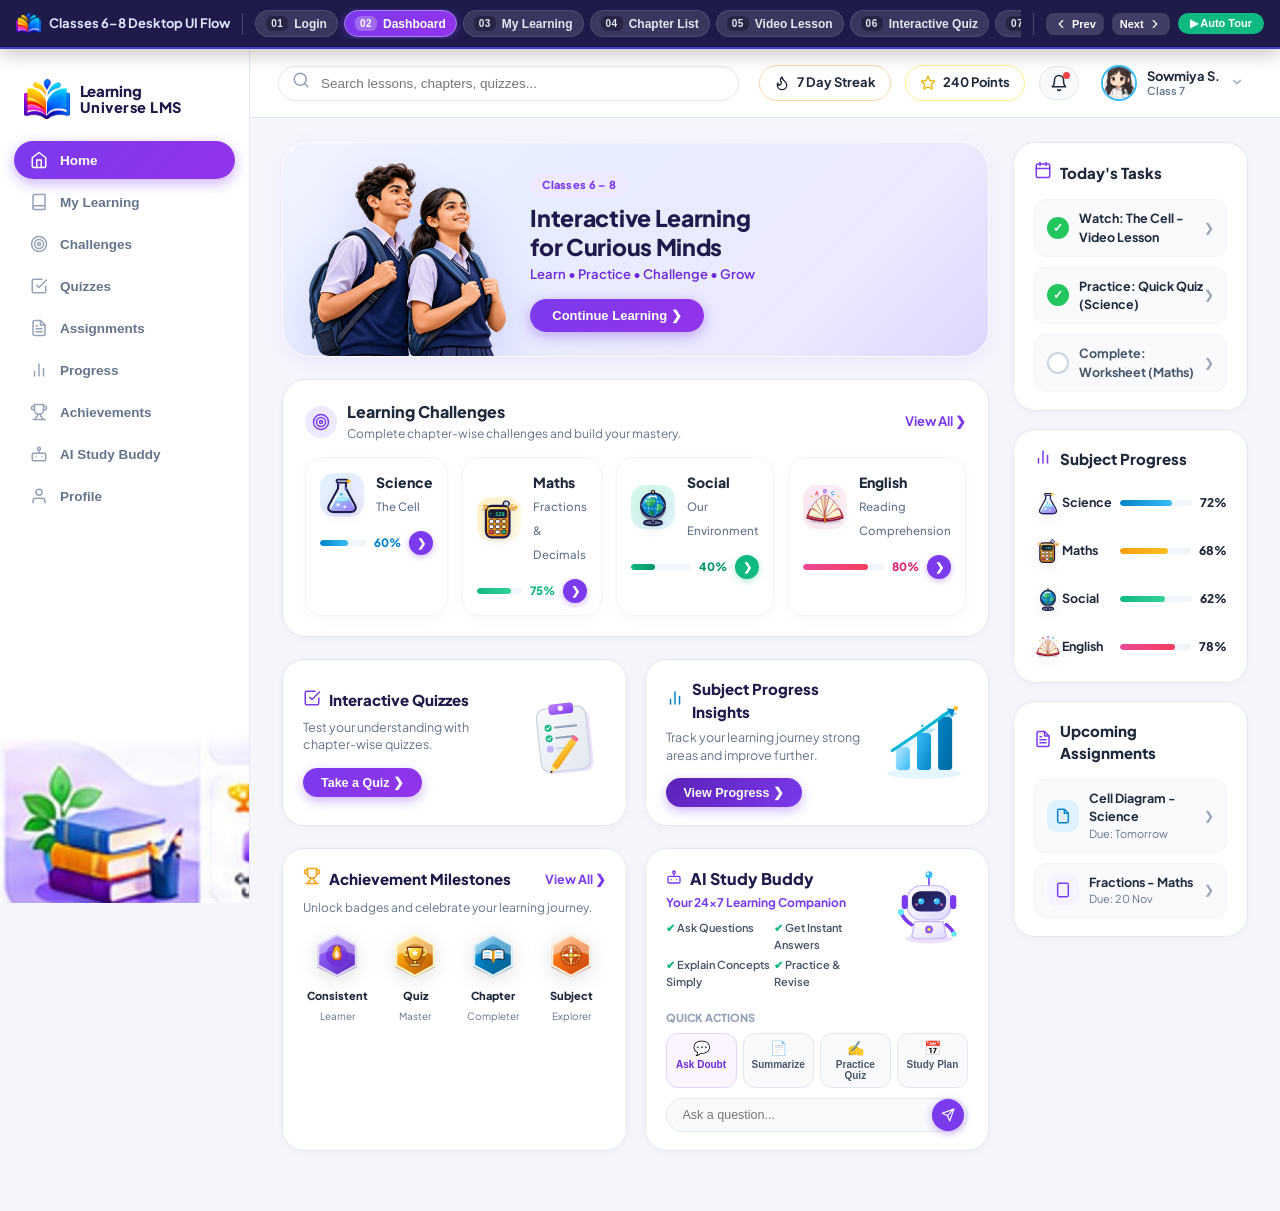
==== index.html @ 21bf907f "Complete Learning Universe LMS - Middle school student portal with interactive flows" ====
<!DOCTYPE html>
<html lang="en">
<head>
  <meta charset="UTF-8">
  <meta name="viewport" content="width=device-width, initial-scale=1.0">
  <title>Learning Universe LMS | Classes 6 – 8 Student Portal</title>
  
  <!-- Modern Google Fonts -->
  <link rel="preconnect" href="https://fonts.googleapis.com">
  <link rel="preconnect" href="https://fonts.gstatic.com" crossorigin>
  <link href="https://fonts.googleapis.com/css2?family=Plus+Jakarta+Sans:ital,wght@0,400;0,500;0,600;0,700;0,800;1,400&display=swap" rel="stylesheet">

  <!-- Core LMS Stylesheets -->
  <link rel="stylesheet" href="css/main.css">
  <link rel="stylesheet" href="css/components.css">
  <link rel="stylesheet" href="css/animations.css">

  <link rel="icon" type="image/svg+xml" href="data:image/svg+xml,<svg xmlns='http://www.w3.org/2000/svg' viewBox='0 0 48 48'><circle cx='24' cy='24' r='20' fill='%237C3AED'/><path d='M16 24L22 30L34 18' stroke='%23FFFFFF' stroke-width='4' fill='none'/></svg>">
</head>
<body>

  <!-- Top Sticky Flow Navigator (Shows all 13 screens side-by-side matching reference flow) -->
  <div id="flow-navigator"></div>

  <!-- Main LMS Shell: Sidebar + Header + Dynamic Screen Stage -->
  <div id="lms-shell-root"></div>

  <!-- Application Bundle (Loads seamlessly on both file:/// and http:// without CORS errors) -->
  <script src="js/bundle.js?v=20261118_1615"></script>

</body>
</html>
---- css/main.css ----
/* Learning Universe LMS - Core Styles & Design Tokens */
:root {
  /* Brand Theme Colors */
  --primary: #7C3AED;
  --primary-hover: #6D28D9;
  --primary-dark: #5B21B6;
  --primary-light: #EDE9FE;
  --primary-subtle: rgba(124, 58, 237, 0.08);
  --primary-gradient: linear-gradient(135deg, #7C3AED 0%, #9333EA 100%);
  --primary-glow: 0 8px 24px -4px rgba(124, 58, 237, 0.4);

  /* Subject Accent Colors */
  --science-cyan: #0284C7;
  --science-gradient: linear-gradient(135deg, #0284C7 0%, #38BDF8 100%);
  --science-light: #E0F2FE;

  --maths-amber: #F59E0B;
  --maths-gradient: linear-gradient(135deg, #F59E0B 0%, #F97316 100%);
  --maths-light: #FEF3C7;

  --social-green: #10B981;
  --social-gradient: linear-gradient(135deg, #10B981 0%, #059669 100%);
  --social-light: #D1FAE5;

  --english-pink: #EC4899;
  --english-gradient: linear-gradient(135deg, #EC4899 0%, #F472B6 100%);
  --english-light: #FCE7F3;

  /* Surfaces & Backgrounds */
  --bg-app: #F5F6FC;
  --bg-sidebar: #FFFFFF;
  --bg-card: #FFFFFF;
  --bg-subtle: #F8FAFC;
  --border-light: #E2E8F0;
  --border-focus: #C4B5FD;

  /* Typography Colors */
  --text-main: #1E293B;
  --text-secondary: #64748B;
  --text-muted: #94A3B8;
  --text-inverse: #FFFFFF;

  /* Elevation Shadows */
  --shadow-sm: 0 1px 3px rgba(0, 0, 0, 0.05), 0 1px 2px rgba(0, 0, 0, 0.03);
  --shadow-md: 0 4px 16px -2px rgba(124, 58, 237, 0.08), 0 2px 6px -1px rgba(0, 0, 0, 0.04);
  --shadow-lg: 0 10px 25px -4px rgba(124, 58, 237, 0.12), 0 6px 12px -2px rgba(0, 0, 0, 0.04);
  --shadow-hover: 0 14px 32px -4px rgba(124, 58, 237, 0.18), 0 8px 16px -2px rgba(0, 0, 0, 0.06);

  /* Radius */
  --radius-sm: 8px;
  --radius-md: 12px;
  --radius-lg: 18px;
  --radius-xl: 24px;
  --radius-pill: 9999px;

  /* Transitions */
  --trans-fast: 0.15s cubic-bezier(0.4, 0, 0.2, 1);
  --trans-normal: 0.25s cubic-bezier(0.4, 0, 0.2, 1);
  --trans-smooth: 0.4s cubic-bezier(0.16, 1, 0.3, 1);
}

*, *::before, *::after {
  box-sizing: border-box;
  margin: 0;
  padding: 0;
}

body {
  font-family: -apple-system, BlinkMacSystemFont, "Plus Jakarta Sans", "Inter", "Segoe UI", Roboto, Helvetica, Arial, sans-serif;
  background-color: var(--bg-app);
  color: var(--text-main);
  line-height: 1.5;
  -webkit-font-smoothing: antialiased;
  -moz-osx-font-smoothing: grayscale;
  overflow-x: hidden;
  min-height: 100vh;
}

/* Master Layout Structure */
#app-container {
  display: flex;
  flex-direction: column;
  min-height: 100vh;
  position: relative;
}

/* Screen Flow Bar (Top Quick-Switch Bar matching the 13 screens overview) */
.flow-navigator-wrapper {
  background: #1E1B4B;
  color: #FFFFFF;
  border-bottom: 2px solid #4338CA;
  position: sticky;
  top: 0;
  z-index: 9999;
  transition: all var(--trans-normal);
  box-shadow: 0 4px 20px rgba(0,0,0,0.25);
}

.flow-navigator-inner {
  max-width: 1600px;
  margin: 0 auto;
  padding: 8px 16px;
  display: flex;
  align-items: center;
  justify-content: space-between;
  gap: 12px;
  overflow-x: auto;
}

.flow-brand-badge {
  display: flex;
  align-items: center;
  gap: 8px;
  font-weight: 700;
  font-size: 13px;
  white-space: nowrap;
  color: #E0E7FF;
  padding-right: 12px;
  border-right: 1px solid rgba(255,255,255,0.2);
}

.flow-pill-list {
  display: flex;
  align-items: center;
  gap: 6px;
  overflow-x: auto;
  padding: 2px 0;
  scrollbar-width: thin;
}

.flow-pill-btn {
  display: flex;
  align-items: center;
  gap: 6px;
  padding: 5px 10px;
  border-radius: var(--radius-pill);
  font-size: 12px;
  font-weight: 600;
  background: rgba(255, 255, 255, 0.12);
  color: #E2E8F0;
  border: 1px solid rgba(255, 255, 255, 0.1);
  cursor: pointer;
  white-space: nowrap;
  transition: all var(--trans-fast);
}

.flow-pill-btn:hover {
  background: rgba(255, 255, 255, 0.22);
  color: #FFFFFF;
  transform: translateY(-1px);
}

.flow-pill-btn.active {
  background: var(--primary-gradient);
  color: #FFFFFF;
  border-color: #A78BFA;
  box-shadow: 0 2px 10px rgba(124, 58, 237, 0.5);
}

.flow-pill-num {
  font-size: 10px;
  background: rgba(0,0,0,0.3);
  padding: 2px 5px;
  border-radius: 6px;
  font-weight: 800;
  letter-spacing: 0.5px;
}

.flow-pill-btn.active .flow-pill-num {
  background: rgba(255,255,255,0.25);
}

.flow-nav-actions {
  display: flex;
  align-items: center;
  gap: 8px;
  padding-left: 12px;
  border-left: 1px solid rgba(255,255,255,0.2);
  white-space: nowrap;
}

.flow-nav-arrow-btn {
  background: rgba(255,255,255,0.15);
  color: #FFFFFF;
  border: none;
  border-radius: var(--radius-sm);
  padding: 4px 8px;
  font-size: 11px;
  font-weight: 600;
  cursor: pointer;
  display: flex;
  align-items: center;
  gap: 4px;
  transition: var(--trans-fast);
}

.flow-nav-arrow-btn:hover {
  background: var(--primary);
}

.tour-btn {
  background: #10B981;
  color: #FFFFFF;
  border: none;
  border-radius: var(--radius-pill);
  padding: 4px 12px;
  font-size: 11px;
  font-weight: 700;
  cursor: pointer;
  display: flex;
  align-items: center;
  gap: 4px;
}

/* LMS Main App Shell */
.lms-app-shell {
  display: flex;
  min-height: calc(100vh - 46px);
  position: relative;
  background-color: var(--bg-app);
}

/* Sidebar Navigation */
.lms-sidebar {
  width: 250px;
  min-width: 250px;
  background: var(--bg-sidebar);
  border-right: 1px solid var(--border-light);
  display: flex;
  flex-direction: column;
  padding: 20px 14px 0 14px;
  position: sticky;
  top: 46px;
  height: calc(100vh - 46px);
  overflow-y: auto;
  overflow-x: hidden;
  z-index: 100;
  transition: all var(--trans-normal);
}

.sidebar-logo {
  display: flex;
  align-items: center;
  gap: 12px;
  padding: 6px 12px 24px 8px;
  text-decoration: none;
  cursor: pointer;
}

.logo-text-wrap {
  display: flex;
  flex-direction: column;
}

.logo-brand-title {
  font-size: 15px;
  font-weight: 800;
  color: #1E1B4B;
  letter-spacing: -0.3px;
  line-height: 1.15;
}

.logo-brand-sub {
  font-size: 12px;
  font-weight: 700;
  color: var(--primary);
  letter-spacing: 0.5px;
}

.sidebar-nav-list {
  list-style: none;
  display: flex;
  flex-direction: column;
  gap: 4px;
  flex: 1;
}

.sidebar-nav-item {
  width: 100%;
}

.sidebar-link {
  display: flex;
  align-items: center;
  gap: 12px;
  padding: 10px 16px;
  border-radius: var(--radius-pill);
  color: var(--text-secondary);
  font-size: 13.5px;
  font-weight: 700;
  text-decoration: none;
  cursor: pointer;
  border: none;
  background: transparent;
  width: 100%;
  text-align: left;
  transition: all var(--trans-fast);
}

.sidebar-link svg {
  color: var(--text-muted);
  transition: color var(--trans-fast);
}

.sidebar-link:hover {
  background: var(--primary-light);
  color: var(--primary);
}

.sidebar-link:hover svg {
  color: var(--primary);
}

.sidebar-link.active {
  background: linear-gradient(135deg, #7C3AED 0%, #9333EA 100%);
  color: #FFFFFF;
  box-shadow: 0 4px 14px rgba(124, 58, 237, 0.4);
}

.sidebar-link.active svg {
  color: #FFFFFF;
}

/* Sidebar Bottom Illustration (Books, Plant, Pencil Cup) */
.sidebar-bottom-illustration {
  margin-top: auto;
  margin-left: -14px;
  margin-right: -14px;
  margin-bottom: 0;
  width: calc(100% + 28px);
  display: flex;
  justify-content: center;
  align-items: flex-end;
  line-height: 0;
  overflow: hidden;
  pointer-events: none;
}

.sidebar-bottom-illustration img,
.sidebar-bottom-img {
  width: 100%;
  height: auto;
  display: block;
  object-fit: cover;
}

.sidebar-footer-card {
  margin-top: auto;
  background: linear-gradient(135deg, #F5F3FF 0%, #EDE9FE 100%);
  border: 1px solid #DDD6FE;
  border-radius: var(--radius-lg);
  padding: 14px;
  text-align: center;
}

/* Main Content Wrapper */
.lms-main-viewport {
  flex: 1;
  display: flex;
  flex-direction: column;
  min-width: 0;
  background-color: var(--bg-app);
}

/* Global Top Header Bar */
.lms-top-header {
  background: #FFFFFF;
  border-bottom: 1px solid var(--border-light);
  padding: 12px 28px;
  display: flex;
  align-items: center;
  justify-content: space-between;
  gap: 20px;
  position: sticky;
  top: 46px;
  z-index: 90;
}

.header-search-box {
  flex: 1;
  max-width: 480px;
  position: relative;
  display: flex;
  align-items: center;
}

.search-input-field {
  width: 100%;
  background: #FFFFFF;
  border: 1.5px solid #E2E8F0;
  border-radius: var(--radius-pill);
  padding: 9px 18px 9px 42px;
  font-size: 13.5px;
  color: var(--text-main);
  box-shadow: 0 2px 6px rgba(0, 0, 0, 0.02);
  outline: none;
  transition: all var(--trans-fast);
}

.search-input-field:focus {
  background: #FFFFFF;
  border-color: var(--primary);
  box-shadow: 0 0 0 3px rgba(124, 58, 237, 0.15);
}

.search-icon-inside {
  position: absolute;
  left: 14px;
  color: var(--text-muted);
  pointer-events: none;
}

.header-stats-group {
  display: flex;
  align-items: center;
  gap: 14px;
}

.stat-pill {
  display: flex;
  align-items: center;
  gap: 7px;
  padding: 7px 14px;
  border-radius: var(--radius-pill);
  font-size: 13px;
  font-weight: 700;
  cursor: pointer;
  transition: transform var(--trans-fast);
}

.stat-pill:hover {
  transform: translateY(-2px);
}

.stat-pill-streak {
  background: #FFFFFF;
  color: #1E293B;
  border: 1.5px solid #FED7AA;
  box-shadow: 0 2px 6px rgba(0, 0, 0, 0.02);
}

.stat-pill-points {
  background: #FFFFFF;
  color: #1E293B;
  border: 1.5px solid #FEF08A;
  box-shadow: 0 2px 6px rgba(0, 0, 0, 0.02);
}

.stat-pill-points svg {
  color: #EAB308;
}

.header-user-chip {
  display: flex;
  align-items: center;
  gap: 10px;
  padding: 4px 8px;
  border-radius: var(--radius-pill);
  background: transparent;
  border: none;
  cursor: pointer;
  transition: all var(--trans-fast);
}

.header-user-chip:hover {
  background: #F1F5F9;
}

.user-avatar-mini {
  width: 36px;
  height: 36px;
  border-radius: 50%;
  border: 2px solid #38BDF8;
  overflow: hidden;
  display: flex;
  align-items: center;
  justify-content: center;
}

.user-avatar-mini img {
  width: 100%;
  height: 100%;
  object-fit: cover;
}

.user-meta-text {
  display: flex;
  flex-direction: column;
  line-height: 1.2;
  text-align: left;
}

.user-name-title {
  font-size: 13px;
  font-weight: 700;
  color: #1E293B;
}

.user-grade-sub {
  font-size: 11px;
  color: var(--text-secondary);
  font-weight: 600;
}

/* Page Screen Container */
.screen-container {
  padding: 24px 32px 60px;
  max-width: 1400px;
  width: 100%;
  margin: 0 auto;
  min-height: calc(100vh - 120px);
}

/* Screen Transitions */
.view-enter {
  animation: fadeInSlideUp 0.35s cubic-bezier(0.16, 1, 0.3, 1) forwards;
}

@keyframes fadeInSlideUp {
  from {
    opacity: 0;
    transform: translateY(12px);
  }
  to {
    opacity: 1;
    transform: translateY(0);
  }
}
/* Responsive Breakpoints & Polishing for Learning Universe LMS */

@media (max-width: 1200px) {
  .dashboard-grid-layout {
    grid-template-columns: 1fr;
  }
  .progress-screen-grid {
    grid-template-columns: 1fr;
  }
  .video-screen-layout {
    grid-template-columns: 1fr;
  }
  .profile-screen-grid {
    grid-template-columns: 1fr;
  }
}

@media (max-width: 900px) {
  .lms-sidebar {
    width: 72px;
    min-width: 72px;
    padding: 16px 8px;
  }
  .sidebar-link span, .logo-text-wrap, .sidebar-footer-card {
    display: none;
  }
  .sidebar-link {
    justify-content: center;
    padding: 12px;
  }
  .screen-container {
    padding: 20px 16px 40px;
  }
  .hero-learning-banner {
    flex-direction: column;
    text-align: center;
    padding: 24px 20px;
  }
  .hero-graphic-wrap {
    margin-right: 0;
    margin-top: 16px;
  }
  .hero-btn-continue {
    margin: 0 auto;
  }
  .challenges-chip-grid {
    grid-template-columns: repeat(2, 1fr);
  }
  .promo-cards-dual {
    grid-template-columns: 1fr;
  }
  .quiz-question-split {
    grid-template-columns: 1fr;
  }
  .login-target-card {
    flex-direction: column;
    max-width: 480px;
  }
  .login-form-pane {
    padding: 36px 28px 24px;
  }
  .login-visual-pane {
    display: none;
  }
}

@media (max-width: 640px) {
  .lms-top-header {
    padding: 10px 14px;
    flex-wrap: wrap;
  }
  .header-search-box {
    order: 3;
    max-width: 100%;
    width: 100%;
    margin-top: 8px;
  }
  .challenges-chip-grid {
    grid-template-columns: 1fr;
  }
}
---- css/components.css ----
/* Learning Universe LMS - Components Styling */
/* Learning Universe LMS - Components Styling */

/* ==========================================================================
   Buttons & Pills
   ========================================================================== */
.btn-primary {
  background: var(--primary-gradient);
  color: #FFFFFF;
  border: none;
  border-radius: var(--radius-md);
  padding: 10px 22px;
  font-size: 14px;
  font-weight: 700;
  cursor: pointer;
  display: inline-flex;
  align-items: center;
  justify-content: center;
  gap: 8px;
  box-shadow: 0 4px 14px rgba(124, 58, 237, 0.35);
  transition: all var(--trans-fast);
  text-decoration: none;
}

.btn-primary:hover {
  transform: translateY(-2px);
  box-shadow: 0 6px 20px rgba(124, 58, 237, 0.45);
}

.btn-primary:active {
  transform: translateY(0);
}

.btn-primary-pill {
  border-radius: var(--radius-pill);
}

.btn-outline {
  background: transparent;
  color: var(--primary);
  border: 1.5px solid var(--primary);
  border-radius: var(--radius-md);
  padding: 9px 20px;
  font-size: 14px;
  font-weight: 700;
  cursor: pointer;
  display: inline-flex;
  align-items: center;
  justify-content: center;
  gap: 8px;
  transition: all var(--trans-fast);
}

.btn-outline:hover {
  background: var(--primary-light);
  transform: translateY(-1px);
}

.btn-secondary {
  background: #F1F5F9;
  color: var(--text-main);
  border: 1px solid var(--border-light);
  border-radius: var(--radius-md);
  padding: 9px 18px;
  font-size: 14px;
  font-weight: 600;
  cursor: pointer;
  display: inline-flex;
  align-items: center;
  gap: 8px;
  transition: all var(--trans-fast);
}

.btn-secondary:hover {
  background: #E2E8F0;
}

/* Tabs */
.tabs-nav-bar {
  display: flex;
  align-items: center;
  gap: 10px;
  margin-bottom: 24px;
  border-bottom: 1px solid #E2E8F0;
  padding-bottom: 10px;
}

.tab-pill-btn {
  padding: 8px 20px;
  border-radius: var(--radius-pill);
  font-size: 13.5px;
  font-weight: 700;
  color: var(--text-secondary);
  background: transparent;
  border: none;
  cursor: pointer;
  transition: all var(--trans-fast);
}

.tab-pill-btn:hover {
  color: var(--primary);
  background: var(--primary-subtle);
}

.tab-pill-btn.active {
  background: var(--primary);
  color: #FFFFFF;
  box-shadow: 0 4px 12px rgba(124, 58, 237, 0.25);
}

/* Status Badges */
.badge-status {
  display: inline-flex;
  align-items: center;
  gap: 6px;
  padding: 4px 12px;
  border-radius: var(--radius-pill);
  font-size: 12px;
  font-weight: 700;
}

.badge-emerald {
  background: #ECFDF5;
  color: #059669;
  border: 1px solid #A7F3D0;
}

.badge-purple {
  background: #F5F3FF;
  color: #7C3AED;
  border: 1px solid #DDD6FE;
}

.badge-gray {
  background: #F8FAFC;
  color: #64748B;
  border: 1px solid #E2E8F0;
}

.badge-amber {
  background: #FFFBEB;
  color: #D97706;
  border: 1px solid #FDE68A;
}

.badge-cyan {
  background: #F0F9FF;
  color: #0284C7;
  border: 1px solid #BAE6FD;
}

/* ==========================================================================
   01: LOGIN SCREEN STYLES (MATCHING REFERENCE DESIGN IMAGE 3)
   ========================================================================== */
.login-screen-view {
  min-height: calc(100vh - 46px);
  background: radial-gradient(circle at 10% 20%, #EDE9FE 0%, #F5F3FF 45%, #E0E7FF 100%);
  display: flex;
  align-items: center;
  justify-content: center;
  padding: 40px 20px;
  position: relative;
  overflow: hidden;
}

.login-bg-ambient-blob-1 {
  position: absolute;
  top: -100px;
  right: -80px;
  width: 450px;
  height: 450px;
  border-radius: 50%;
  background: radial-gradient(circle, rgba(167, 139, 250, 0.35) 0%, rgba(196, 181, 253, 0) 70%);
  filter: blur(40px);
  pointer-events: none;
}

.login-bg-ambient-blob-2 {
  position: absolute;
  bottom: -80px;
  left: -80px;
  width: 400px;
  height: 400px;
  border-radius: 50%;
  background: radial-gradient(circle, rgba(196, 181, 253, 0.35) 0%, rgba(237, 233, 254, 0) 70%);
  filter: blur(40px);
  pointer-events: none;
}

.login-target-card {
  background: #FFFFFF;
  border-radius: 36px;
  box-shadow: 0 20px 60px -15px rgba(124, 58, 237, 0.18), 0 4px 20px rgba(0, 0, 0, 0.04);
  border: 1px solid rgba(255, 255, 255, 0.95);
  width: 100%;
  max-width: 860px;
  min-height: 520px;
  display: flex;
  position: relative;
  overflow: hidden;
  z-index: 10;
}

.login-form-pane {
  flex: 1;
  padding: 46px 40px 38px 50px;
  display: flex;
  flex-direction: column;
  justify-content: center;
  position: relative;
  z-index: 5;
}

.login-brand-header {
  display: flex;
  align-items: center;
  gap: 12px;
  margin-bottom: 22px;
}

.login-logo-img {
  height: 44px;
  width: auto;
  object-fit: contain;
}

.login-brand-text {
  display: flex;
  flex-direction: column;
}

.login-brand-line1 {
  font-size: 15.5px;
  font-weight: 800;
  color: #1E1B4B;
  line-height: 1.15;
  letter-spacing: -0.2px;
}

.login-brand-line2 {
  font-size: 15px;
  font-weight: 800;
  color: #1E1B4B;
  line-height: 1.15;
  letter-spacing: -0.2px;
}

.login-titles {
  margin-bottom: 24px;
}

.login-main-title {
  font-size: 27px;
  font-weight: 800;
  color: #1E1B4B;
  letter-spacing: -0.5px;
  line-height: 1.2;
  margin-bottom: 2px;
}

.login-sub-title {
  font-size: 17px;
  font-weight: 800;
  color: #1E1B4B;
  letter-spacing: -0.2px;
}

.login-form {
  display: flex;
  flex-direction: column;
}

.form-pill-group {
  margin-bottom: 16px;
}

.pill-input-wrap {
  position: relative;
  display: flex;
  align-items: center;
}

.pill-input-wrap input {
  width: 100%;
  border-radius: var(--radius-pill);
  background: #FFFFFF;
  border: 1.5px solid #E2E8F0;
  padding: 13px 20px 13px 48px;
  font-size: 14px;
  font-weight: 500;
  color: #1E293B;
  box-shadow: 0 2px 8px rgba(0, 0, 0, 0.03);
  outline: none;
  transition: all 0.2s ease;
}

.pill-input-wrap input::placeholder {
  color: #94A3B8;
  font-weight: 500;
}

.pill-input-wrap input:focus {
  border-color: #7C3AED;
  box-shadow: 0 0 0 3.5px rgba(124, 58, 237, 0.15);
}

.pill-input-icon {
  position: absolute;
  left: 17px;
  display: flex;
  align-items: center;
  pointer-events: none;
}

.pill-eye-toggle {
  position: absolute;
  right: 18px;
  background: none;
  border: none;
  cursor: pointer;
  color: #64748B;
  display: flex;
  align-items: center;
  padding: 4px;
  transition: color 0.15s ease;
}

.pill-eye-toggle:hover {
  color: #7C3AED;
}

.login-pill-btn {
  width: 100%;
  border-radius: var(--radius-pill);
  padding: 13px 24px;
  font-size: 15px;
  font-weight: 700;
  color: #FFFFFF;
  background: linear-gradient(135deg, #8B5CF6 0%, #7C3AED 50%, #6D28D9 100%);
  border: none;
  cursor: pointer;
  box-shadow: 0 8px 22px -3px rgba(124, 58, 237, 0.5);
  transition: all 0.2s cubic-bezier(0.16, 1, 0.3, 1);
  margin-top: 6px;
}

.login-pill-btn:hover {
  transform: translateY(-2px);
  box-shadow: 0 12px 28px -3px rgba(124, 58, 237, 0.62);
  filter: brightness(1.05);
}

.login-pill-btn:active {
  transform: translateY(0);
}

.login-forgot-wrap {
  margin-top: 16px;
  text-align: center;
}

.login-forgot-link {
  font-size: 13px;
  font-weight: 600;
  color: #1E1B4B;
  text-decoration: none;
  transition: color 0.15s ease;
}

.login-forgot-link:hover {
  color: #7C3AED;
  text-decoration: underline;
}

.card-bottom-left-wave {
  position: absolute;
  bottom: 0;
  left: 0;
  width: 220px;
  height: 140px;
  pointer-events: none;
  z-index: 1;
}

/* Right Section: Real Students with Lavender Backdrop */
.login-visual-pane {
  flex: 1.15;
  position: relative;
  overflow: hidden;
  display: flex;
  align-items: flex-end;
  justify-content: center;
}

.visual-wave-backdrop {
  position: absolute;
  inset: 0;
  background: linear-gradient(145deg, #F5F3FF 0%, #EDE9FE 45%, #DDD6FE 100%);
  border-top-left-radius: 140px;
  border-bottom-left-radius: 80px;
  z-index: 1;
}

.login-students-img {
  position: relative;
  z-index: 2;
  width: 106%;
  max-width: none;
  height: auto;
  object-fit: contain;
  transform: translateY(12px);
  margin-bottom: -4px;
  filter: drop-shadow(0 14px 28px rgba(79, 70, 229, 0.15));
  transition: transform 0.4s ease;
}

.login-target-card:hover .login-students-img {
  transform: translateY(8px) scale(1.02);
}

/* ==========================================================================
   02: DASHBOARD (HOME) SCREEN STYLES
   ========================================================================== */
.dashboard-grid-layout {
  display: grid;
  grid-template-columns: 2.2fr 1fr;
  gap: 24px;
}

.hero-learning-banner {
  background: linear-gradient(135deg, #7C3AED 0%, #6366F1 50%, #4F46E5 100%);
  border-radius: var(--radius-xl);
  padding: 28px 36px;
  color: #FFFFFF;
  position: relative;
  overflow: hidden;
  display: flex;
  align-items: center;
  justify-content: space-between;
  box-shadow: 0 12px 32px -4px rgba(99, 102, 241, 0.35);
  margin-bottom: 24px;
}

.hero-banner-content {
  max-width: 440px;
  position: relative;
  z-index: 2;
}

.hero-badge-tag {
  display: inline-block;
  background: rgba(255, 255, 255, 0.2);
  backdrop-filter: blur(8px);
  padding: 4px 12px;
  border-radius: var(--radius-pill);
  font-size: 12px;
  font-weight: 700;
  margin-bottom: 12px;
  letter-spacing: 0.5px;
}

.hero-title-main {
  font-size: 24px;
  font-weight: 800;
  line-height: 1.25;
  margin-bottom: 8px;
  letter-spacing: -0.3px;
}

.hero-subtitle-motto {
  font-size: 13.5px;
  color: #E0E7FF;
  margin-bottom: 20px;
  font-weight: 500;
}

.hero-btn-continue {
  background: #FFFFFF;
  color: var(--primary-dark);
  font-weight: 800;
  font-size: 14px;
  padding: 10px 22px;
  border-radius: var(--radius-pill);
  border: none;
  cursor: pointer;
  display: inline-flex;
  align-items: center;
  gap: 8px;
  box-shadow: 0 4px 12px rgba(0, 0, 0, 0.15);
  transition: all var(--trans-fast);
}

.hero-btn-continue:hover {
  background: #F5F3FF;
  transform: translateY(-2px);
  box-shadow: 0 6px 18px rgba(0, 0, 0, 0.2);
}

.hero-graphic-wrap {
  position: relative;
  z-index: 2;
  margin-right: -10px;
}

/* Card Containers */
.lms-card {
  background: var(--bg-card);
  border: 1px solid var(--border-light);
  border-radius: var(--radius-lg);
  padding: 20px 22px;
  box-shadow: var(--shadow-sm);
  transition: all var(--trans-fast);
  margin-bottom: 22px;
}

.lms-card:hover {
  box-shadow: var(--shadow-md);
}

.card-header-row {
  display: flex;
  align-items: center;
  justify-content: space-between;
  margin-bottom: 16px;
}

.card-title-h3 {
  font-size: 16px;
  font-weight: 800;
  color: #1E293B;
  display: flex;
  align-items: center;
  gap: 8px;
}

.card-view-all-link {
  font-size: 13px;
  font-weight: 700;
  color: var(--primary);
  text-decoration: none;
  cursor: pointer;
}

.card-view-all-link:hover {
  text-decoration: underline;
}

/* Today's Tasks List */
.task-items-list {
  display: flex;
  flex-direction: column;
  gap: 10px;
}

.task-item-card {
  display: flex;
  align-items: center;
  justify-content: space-between;
  padding: 12px 14px;
  background: #F8FAFC;
  border: 1px solid #E2E8F0;
  border-radius: var(--radius-md);
  transition: all var(--trans-fast);
  cursor: pointer;
}

.task-item-card:hover {
  background: #FFFFFF;
  border-color: var(--border-focus);
  transform: translateX(3px);
}

.task-left-info {
  display: flex;
  align-items: center;
  gap: 10px;
}

.task-icon-bubble {
  width: 32px;
  height: 32px;
  border-radius: var(--radius-pill);
  display: flex;
  align-items: center;
  justify-content: center;
}

.task-name-text {
  font-size: 13px;
  font-weight: 700;
  color: #334155;
}

/* Learning Challenges Pills Row */
.challenges-chip-grid {
  display: grid;
  grid-template-columns: repeat(4, 1fr);
  gap: 12px;
  margin-top: 12px;
}

.challenge-sub-chip {
  padding: 14px;
  border-radius: var(--radius-md);
  border: 1px solid #E2E8F0;
  background: #FFFFFF;
  cursor: pointer;
  transition: all var(--trans-fast);
  text-align: left;
}

.challenge-sub-chip:hover {
  transform: translateY(-3px);
  box-shadow: var(--shadow-md);
}

.challenge-badge-title {
  font-size: 11px;
  font-weight: 800;
  text-transform: uppercase;
  letter-spacing: 0.5px;
  margin-bottom: 4px;
}

.challenge-topic-name {
  font-size: 13.5px;
  font-weight: 700;
  color: #1E293B;
}

/* ==========================================================================
   MY LEARNING ENHANCED STYLES (Matching Screen 01 - 07 Reference Page Flow)
   ========================================================================== */

/* ==========================================================================
   MY LEARNING EXACT REFERENCE LAYOUT (Screen 01 Reference Flow)
   ========================================================================== */

.my-learning-top-header {
  display: flex;
  align-items: center;
  justify-content: flex-start;
  gap: 28px;
  margin-bottom: 24px;
}

.my-learning-heading {
  font-size: 24px;
  font-weight: 800;
  color: #1E293B;
  letter-spacing: -0.5px;
  margin: 0;
}

/* Cohesive Segmented Tabs Bar */
.tabs-nav-bar-flow {
  display: inline-flex;
  align-items: center;
  gap: 6px;
  background: #F1F5F9;
  padding: 4px;
  border-radius: 999px;
  border: 1px solid #E2E8F0;
}

.tab-pill-btn-flow {
  padding: 7px 20px;
  border-radius: 999px;
  font-size: 13.5px;
  font-weight: 700;
  color: #64748B;
  background: transparent;
  border: none;
  cursor: pointer;
  transition: all 0.2s cubic-bezier(0.16, 1, 0.3, 1);
}

.tab-pill-btn-flow:hover {
  color: #1E293B;
  background: rgba(255, 255, 255, 0.6);
}

.tab-pill-btn-flow.active {
  background: linear-gradient(135deg, #7C3AED 0%, #6D28D9 100%);
  color: #FFFFFF;
  box-shadow: 0 4px 12px rgba(124, 58, 237, 0.35);
}

/* 5 Cards Layout: 3 on Top, 2 Centered on Bottom */
.subjects-deck-flow-container {
  max-width: 900px;
  margin: 0 auto;
  padding: 8px 0 24px;
}

.subjects-deck-flow-row-top {
  display: grid;
  grid-template-columns: repeat(3, 1fr);
  gap: 22px;
  margin-bottom: 22px;
}

.subjects-deck-flow-row-bottom {
  display: grid;
  grid-template-columns: repeat(2, 1fr);
  gap: 22px;
  max-width: 592px;
  /* exactly 2/3 of 900px, centering the 2 cards directly below! */
  margin: 0 auto;
}

@media (max-width: 860px) {

  .subjects-deck-flow-row-top,
  .subjects-deck-flow-row-bottom {
    grid-template-columns: 1fr;
    max-width: 320px;
    margin: 0 auto 16px;
  }
}

/* 3D Glossy Subject Card */
.subject-card-3d-flow {
  background: #FFFFFF;
  border-radius: 24px;
  border: 1.5px solid #F1F5F9;
  box-shadow: 0 10px 25px -4px rgba(15, 23, 42, 0.05), 0 2px 6px rgba(15, 23, 42, 0.02);
  display: flex;
  flex-direction: column;
  align-items: center;
  text-align: center;
  cursor: pointer;
  position: relative;
  overflow: hidden;
  transition: all 0.3s cubic-bezier(0.16, 1, 0.3, 1);
  padding: 0 0 18px 0;
}

.subject-card-3d-flow:hover {
  transform: translateY(-6px);
  box-shadow: 0 16px 36px -4px rgba(124, 58, 237, 0.15), 0 4px 12px rgba(0, 0, 0, 0.04);
}

/* Subject Specific Luminous Aura Themes */
.subject-card-3d-flow.subject-theme-science {
  border-color: #BAE6FD;
}

.subject-card-3d-flow.subject-theme-science:hover {
  border-color: #38BDF8;
}

.subject-card-3d-flow.subject-theme-science .subject-3d-stage {
  background: radial-gradient(circle at 50% 45%, #EFF6FF 0%, #DBEAFE 55%, rgba(255, 255, 255, 0) 90%);
}

.subject-card-3d-flow.subject-theme-maths {
  border-color: #FDE68A;
}

.subject-card-3d-flow.subject-theme-maths:hover {
  border-color: #F59E0B;
}

.subject-card-3d-flow.subject-theme-maths .subject-3d-stage {
  background: radial-gradient(circle at 50% 45%, #FFFBEB 0%, #FEF3C7 55%, rgba(255, 255, 255, 0) 90%);
}

.subject-card-3d-flow.subject-theme-social {
  border-color: #A7F3D0;
}

.subject-card-3d-flow.subject-theme-social:hover {
  border-color: #10B981;
}

.subject-card-3d-flow.subject-theme-social .subject-3d-stage {
  background: radial-gradient(circle at 50% 45%, #F0FDF4 0%, #DCFCE7 55%, rgba(255, 255, 255, 0) 90%);
}

.subject-card-3d-flow.subject-theme-english {
  border-color: #FBCFE8;
}

.subject-card-3d-flow.subject-theme-english:hover {
  border-color: #EC4899;
}

.subject-card-3d-flow.subject-theme-english .subject-3d-stage {
  background: radial-gradient(circle at 50% 45%, #FDF2F8 0%, #FCE7F3 55%, rgba(255, 255, 255, 0) 90%);
}

.subject-card-3d-flow.subject-theme-tamil {
  border-color: #DDD6FE;
}

.subject-card-3d-flow.subject-theme-tamil:hover {
  border-color: #9333EA;
}

.subject-card-3d-flow.subject-theme-tamil .subject-3d-stage {
  background: radial-gradient(circle at 50% 45%, #FAF5FF 0%, #F3E8FF 55%, rgba(255, 255, 255, 0) 90%);
}

/* 3D Icon Stage at Top of Card */
.subject-3d-stage {
  width: 100%;
  height: 135px;
  display: flex;
  align-items: center;
  justify-content: center;
  position: relative;
  transition: transform 0.3s ease;
}

.subject-card-3d-flow:hover .subject-3d-stage {
  transform: scale(1.06);
}

.subject-3d-graphic-wrap {
  display: flex;
  align-items: center;
  justify-content: center;
  width: 100px;
  height: 100px;
  filter: drop-shadow(0 8px 16px rgba(0, 0, 0, 0.08));
}

/* Card Bottom Content */
.subject-card-bottom-info {
  display: flex;
  flex-direction: column;
  align-items: center;
  width: 100%;
  padding: 0 16px;
}

.subject-card-title-flow {
  font-size: 18px;
  font-weight: 800;
  color: #1E293B;
  margin: 0 0 3px 0;
  letter-spacing: -0.3px;
}

.subject-card-chapters-flow {
  font-size: 13px;
  font-weight: 600;
  color: #64748B;
  margin-bottom: 12px;
}

/* Centered Compact Progress Bar & Value */
.subject-card-prog-wrap {
  display: flex;
  flex-direction: column;
  align-items: center;
  gap: 5px;
  width: 130px;
}

.subject-card-prog-track {
  width: 100%;
  height: 5px;
  background: #E2E8F0;
  border-radius: 999px;
  overflow: hidden;
}

.subject-card-prog-bar {
  height: 100%;
  background: #10B981;
  border-radius: 999px;
  transition: width 0.8s cubic-bezier(0.16, 1, 0.3, 1);
}

.subject-card-prog-val {
  font-size: 12px;
  font-weight: 700;
  color: #1E293B;
}

/* In-Progress / Ongoing Chapters Screen (Screen 03 Tab 2) */
.ongoing-chapters-list {
  display: flex;
  flex-direction: column;
  gap: 14px;
  margin-top: 8px;
}

.ongoing-chapter-row {
  background: #FFFFFF;
  border: 1.5px solid #F1F5F9;
  border-radius: 18px;
  padding: 16px 24px;
  display: flex;
  align-items: center;
  justify-content: space-between;
  box-shadow: 0 4px 16px rgba(15, 23, 42, 0.04);
  transition: all 0.2s ease;
}

.ongoing-chapter-row:hover {
  transform: translateY(-2px);
  box-shadow: 0 8px 24px rgba(124, 58, 237, 0.08);
  border-color: #DDD6FE;
}

.ongoing-left-meta {
  display: flex;
  align-items: center;
  gap: 18px;
  min-width: 220px;
}

.ongoing-icon-box {
  width: 48px;
  height: 48px;
  border-radius: 14px;
  display: flex;
  align-items: center;
  justify-content: center;
  flex-shrink: 0;
  box-shadow: 0 2px 8px rgba(0, 0, 0, 0.04);
}

.ongoing-text-wrap {
  display: flex;
  flex-direction: column;
}

.ongoing-subject-title {
  font-size: 16px;
  font-weight: 800;
  color: #1E293B;
  line-height: 1.25;
}

.ongoing-chapter-name {
  font-size: 13.5px;
  color: #64748B;
  font-weight: 600;
  margin-top: 2px;
}

.ongoing-progress-cluster {
  display: flex;
  align-items: center;
  gap: 14px;
  width: 220px;
}

.ongoing-bar-track {
  flex: 1;
  height: 6px;
  background: #E2E8F0;
  border-radius: 999px;
  overflow: hidden;
}

.ongoing-bar-fill {
  height: 100%;
  background: #10B981;
  border-radius: 999px;
}

.ongoing-percent-label {
  font-size: 13.5px;
  font-weight: 700;
  color: #1E293B;
  min-width: 38px;
  text-align: right;
}

.ongoing-continue-btn {
  background: #7C3AED;
  color: #FFFFFF;
  border: none;
  border-radius: 999px;
  padding: 8px 24px;
  font-size: 13.5px;
  font-weight: 700;
  cursor: pointer;
  transition: all 0.2s ease;
  box-shadow: 0 4px 12px rgba(124, 58, 237, 0.3);
  display: inline-flex;
  align-items: center;
  justify-content: center;
}

.ongoing-continue-btn:hover {
  background: #6D28D9;
  transform: scale(1.04);
  box-shadow: 0 6px 16px rgba(124, 58, 237, 0.4);
}

/* Completed / Finished Chapters Screen (Screen 03 Tab 3) */
.completed-chapters-list {
  display: flex;
  flex-direction: column;
  gap: 14px;
  margin-top: 8px;
}

.completed-chapter-row {
  background: #FFFFFF;
  border: 1.5px solid #F1F5F9;
  border-radius: 18px;
  padding: 16px 24px;
  display: flex;
  align-items: center;
  justify-content: space-between;
  box-shadow: 0 4px 16px rgba(15, 23, 42, 0.04);
  cursor: pointer;
  transition: all 0.2s ease;
}

.completed-chapter-row:hover {
  transform: translateY(-2px);
  box-shadow: 0 8px 24px rgba(16, 185, 129, 0.1);
  border-color: #A7F3D0;
}

.completed-status-pill {
  background: #10B981;
  color: #FFFFFF;
  border-radius: 999px;
  padding: 6px 18px;
  font-size: 13px;
  font-weight: 700;
  display: inline-flex;
  align-items: center;
  gap: 6px;
  box-shadow: 0 2px 8px rgba(16, 185, 129, 0.25);
}

/* Screen 04 & 05 Breadcrumb Navigation */
.lms-breadcrumb-nav {
  display: flex;
  align-items: center;
  gap: 8px;
  font-size: 14px;
  font-weight: 700;
  color: var(--primary);
  margin-bottom: 16px;
}

.lms-breadcrumb-nav span.crumb-link {
  cursor: pointer;
  transition: color 0.15s ease;
}

.lms-breadcrumb-nav span.crumb-link:hover {
  text-decoration: underline;
  color: #6D28D9;
}

.lms-breadcrumb-nav span.crumb-active {
  color: #1E293B;
  cursor: default;
}

/* Video Player Actions Row on Screen 05 */
.video-action-bottom-bar {
  margin-top: 18px;
  display: flex;
  align-items: center;
}

.btn-continue-learning-pill {
  background: #7C3AED;
  color: #FFFFFF;
  border: none;
  border-radius: 999px;
  padding: 12px 32px;
  font-size: 14.5px;
  font-weight: 800;
  cursor: pointer;
  display: inline-flex;
  align-items: center;
  gap: 8px;
  box-shadow: 0 6px 20px rgba(124, 58, 237, 0.35);
  transition: all 0.2s ease;
}

.btn-continue-learning-pill:hover {
  background: #6D28D9;
  transform: translateY(-2px);
  box-shadow: 0 8px 24px rgba(124, 58, 237, 0.45);
}

.completed-buttons-group {
  display: flex;
  align-items: center;
  gap: 14px;
}

.btn-rewatch-pill {
  background: #FFFFFF;
  color: #1E293B;
  border: 1.5px solid #CBD5E1;
  border-radius: 999px;
  padding: 10px 24px;
  font-size: 14px;
  font-weight: 700;
  cursor: pointer;
  display: inline-flex;
  align-items: center;
  gap: 8px;
  transition: all 0.2s ease;
}

.btn-rewatch-pill:hover {
  background: #F8FAFC;
  border-color: #94A3B8;
  transform: translateY(-1px);
}

.btn-notes-pill {
  background: #7C3AED;
  color: #FFFFFF;
  border: none;
  border-radius: 999px;
  padding: 10px 24px;
  font-size: 14px;
  font-weight: 700;
  cursor: pointer;
  display: inline-flex;
  align-items: center;
  gap: 8px;
  box-shadow: 0 4px 14px rgba(124, 58, 237, 0.35);
  transition: all 0.2s ease;
}

.btn-notes-pill:hover {
  background: #6D28D9;
  transform: translateY(-1px);
}

/* Checklist items for In-Progress & Completed */
.checklist-container {
  display: flex;
  flex-direction: column;
  gap: 12px;
  margin-top: 14px;
}

.checklist-item {
  display: flex;
  align-items: center;
  gap: 12px;
  padding: 10px 14px;
  background: #F8FAFC;
  border: 1px solid #E2E8F0;
  border-radius: 12px;
  transition: all 0.15s ease;
}

.checklist-item.done {
  background: #F0FDF4;
  border-color: #BBF7D0;
}

.checklist-check-circle {
  width: 22px;
  height: 22px;
  border-radius: 50%;
  display: flex;
  align-items: center;
  justify-content: center;
  flex-shrink: 0;
}

.checklist-check-circle.checked {
  background: #10B981;
  color: #FFFFFF;
}

.checklist-check-circle.unchecked {
  border: 2px solid #CBD5E1;
  background: #FFFFFF;
}

.promo-cards-dual {
  display: grid;
  grid-template-columns: 1fr 1fr;
  gap: 16px;
  margin-top: 20px;
}

.promo-action-card {
  border-radius: var(--radius-lg);
  padding: 20px;
  display: flex;
  flex-direction: column;
  justify-content: space-between;
  min-height: 140px;
  position: relative;
  overflow: hidden;
  cursor: pointer;
  transition: all var(--trans-fast);
}

.promo-action-card:hover {
  transform: translateY(-3px);
}

.promo-quiz-theme {
  background: linear-gradient(135deg, #EDE9FE 0%, #DDD6FE 100%);
  border: 1px solid #C4B5FD;
}

.promo-progress-theme {
  background: linear-gradient(135deg, #E0F2FE 0%, #BAE6FD 100%);
  border: 1px solid #7DD3FC;
}

/* ==========================================================================
   03: SUBJECTS SCREEN
   ========================================================================== */
.subjects-deck-grid {
  display: grid;
  grid-template-columns: repeat(auto-fill, minmax(280px, 1fr));
  gap: 24px;
}

.subject-course-card {
  background: #FFFFFF;
  border: 1px solid var(--border-light);
  border-radius: var(--radius-xl);
  padding: 24px;
  box-shadow: var(--shadow-sm);
  display: flex;
  flex-direction: column;
  align-items: center;
  text-align: center;
  cursor: pointer;
  transition: all var(--trans-smooth);
  position: relative;
  overflow: hidden;
}

.subject-course-card:hover {
  transform: translateY(-6px);
  box-shadow: var(--shadow-hover);
  border-color: var(--primary);
}

.subject-3d-icon-box {
  margin: 10px 0 16px;
  transition: transform var(--trans-fast);
}

.subject-course-card:hover .subject-3d-icon-box {
  transform: scale(1.08);
}

.subject-card-title {
  font-size: 20px;
  font-weight: 800;
  color: #1E293B;
  margin-bottom: 4px;
}

.subject-card-chapters {
  font-size: 13px;
  color: var(--text-secondary);
  font-weight: 600;
  margin-bottom: 18px;
}

.subject-progress-footer {
  width: 100%;
  margin-top: auto;
}

.progress-header-info {
  display: flex;
  justify-content: space-between;
  font-size: 12.5px;
  font-weight: 700;
  margin-bottom: 6px;
}

.custom-progress-track {
  height: 8px;
  width: 100%;
  background: #F1F5F9;
  border-radius: var(--radius-pill);
  overflow: hidden;
}

.custom-progress-bar {
  height: 100%;
  border-radius: var(--radius-pill);
  transition: width 0.8s cubic-bezier(0.16, 1, 0.3, 1);
}

/* ==========================================================================
   04: SUBJECT CHAPTER LIST
   ========================================================================== */
.subject-hero-banner {
  background: linear-gradient(135deg, #1E1B4B 0%, #312E81 100%);
  border-radius: var(--radius-xl);
  padding: 28px 36px;
  color: #FFFFFF;
  display: flex;
  align-items: center;
  justify-content: space-between;
  margin-bottom: 24px;
  box-shadow: 0 12px 30px rgba(30, 27, 75, 0.3);
}

.chapter-items-container {
  display: flex;
  flex-direction: column;
  gap: 12px;
}

.chapter-row-item {
  background: #FFFFFF;
  border: 1px solid var(--border-light);
  border-radius: var(--radius-lg);
  padding: 18px 24px;
  display: flex;
  align-items: center;
  justify-content: space-between;
  cursor: pointer;
  transition: all var(--trans-fast);
}

.chapter-row-item:hover {
  transform: translateX(4px);
  border-color: var(--primary);
  box-shadow: var(--shadow-md);
}

.chapter-left-meta {
  display: flex;
  align-items: center;
  gap: 16px;
}

.chapter-status-dot {
  width: 32px;
  height: 32px;
  border-radius: 50%;
  display: flex;
  align-items: center;
  justify-content: center;
}

.chapter-title-text {
  font-size: 16px;
  font-weight: 700;
  color: #1E293B;
  margin-bottom: 2px;
}

.chapter-lessons-sub {
  font-size: 12.5px;
  color: var(--text-muted);
}

/* Circular Gauge Ring */
.circular-progress-wrap {
  position: relative;
  width: 90px;
  height: 90px;
  display: flex;
  align-items: center;
  justify-content: center;
}

.circular-progress-svg {
  transform: rotate(-90deg);
}

.circular-progress-bg {
  fill: none;
  stroke: rgba(255, 255, 255, 0.15);
  stroke-width: 8;
}

.circular-progress-fill {
  fill: none;
  stroke: #38BDF8;
  stroke-width: 8;
  stroke-linecap: round;
  transition: stroke-dashoffset 1s ease;
}

.circular-progress-label {
  position: absolute;
  font-size: 18px;
  font-weight: 800;
  color: #FFFFFF;
}

/* ==========================================================================
   05: VIDEO LESSON SCREEN
   ========================================================================== */
.video-screen-layout {
  display: grid;
  grid-template-columns: 2.3fr 1fr;
  gap: 24px;
}

.video-player-container {
  background: #0F172A;
  border-radius: var(--radius-xl);
  overflow: hidden;
  box-shadow: var(--shadow-lg);
  display: flex;
  flex-direction: column;
}

.video-canvas-stage {
  height: 400px;
  background: radial-gradient(circle at center, #1E293B 0%, #0F172A 100%);
  display: flex;
  align-items: center;
  justify-content: center;
  position: relative;
  cursor: pointer;
}

.video-play-center-btn {
  width: 72px;
  height: 72px;
  background: var(--primary-gradient);
  border-radius: 50%;
  color: #FFFFFF;
  display: flex;
  align-items: center;
  justify-content: center;
  box-shadow: 0 0 30px rgba(124, 58, 237, 0.6);
  border: 3px solid rgba(255, 255, 255, 0.4);
  cursor: pointer;
  transition: transform var(--trans-fast);
}

.video-play-center-btn:hover {
  transform: scale(1.12);
}

.video-controls-bar {
  background: rgba(15, 23, 42, 0.95);
  padding: 12px 20px;
  display: flex;
  flex-direction: column;
  gap: 8px;
}

.video-timeline-scrubber {
  width: 100%;
  height: 6px;
  background: rgba(255, 255, 255, 0.2);
  border-radius: var(--radius-pill);
  position: relative;
  cursor: pointer;
}

.video-timeline-progress {
  height: 100%;
  width: 25%;
  background: var(--primary);
  border-radius: var(--radius-pill);
  position: relative;
}

.video-timeline-knob {
  position: absolute;
  right: -5px;
  top: -4px;
  width: 14px;
  height: 14px;
  background: #FFFFFF;
  border-radius: 50%;
  box-shadow: 0 0 6px rgba(0, 0, 0, 0.4);
}

.video-buttons-row {
  display: flex;
  align-items: center;
  justify-content: space-between;
  color: #FFFFFF;
}

.video-ctrl-btn {
  background: transparent;
  border: none;
  color: #FFFFFF;
  cursor: pointer;
  display: flex;
  align-items: center;
  padding: 6px;
  border-radius: var(--radius-sm);
}

.video-ctrl-btn:hover {
  color: #A78BFA;
}

/* Lesson Resources Panel */
.lesson-resources-card {
  background: #FFFFFF;
  border: 1px solid var(--border-light);
  border-radius: var(--radius-xl);
  padding: 22px;
  box-shadow: var(--shadow-sm);
}

.resource-item-btn {
  display: flex;
  align-items: center;
  gap: 12px;
  width: 100%;
  padding: 12px 14px;
  border-radius: var(--radius-md);
  border: 1px solid transparent;
  background: #F8FAFC;
  color: var(--text-main);
  font-size: 13.5px;
  font-weight: 700;
  cursor: pointer;
  margin-bottom: 8px;
  transition: all var(--trans-fast);
  text-align: left;
}

.resource-item-btn:hover {
  background: #F1F5F9;
  border-color: #CBD5E1;
}

.resource-item-btn.active {
  background: var(--primary-light);
  color: var(--primary);
  border-color: #DDD6FE;
}

/* ==========================================================================
   06: INTERACTIVE QUIZ SCREEN
   ========================================================================== */
.quiz-screen-container {
  max-width: 900px;
  margin: 0 auto;
}

.quiz-top-bar {
  display: flex;
  align-items: center;
  justify-content: space-between;
  margin-bottom: 20px;
}

.quiz-timer-pill {
  display: flex;
  align-items: center;
  gap: 8px;
  background: #FEF2F2;
  border: 1px solid #FECACA;
  color: #DC2626;
  font-weight: 800;
  font-size: 14px;
  padding: 6px 16px;
  border-radius: var(--radius-pill);
}

.quiz-main-card {
  background: #FFFFFF;
  border: 1px solid var(--border-light);
  border-radius: var(--radius-xl);
  padding: 32px;
  box-shadow: var(--shadow-md);
  margin-bottom: 24px;
}

.quiz-question-split {
  display: grid;
  grid-template-columns: 1.3fr 1fr;
  gap: 28px;
  align-items: center;
}

.quiz-question-text {
  font-size: 18px;
  font-weight: 800;
  color: #1E293B;
  margin-bottom: 20px;
  line-height: 1.35;
}

.quiz-options-list {
  display: flex;
  flex-direction: column;
  gap: 12px;
}

.quiz-option-btn {
  display: flex;
  align-items: center;
  gap: 14px;
  padding: 14px 18px;
  border-radius: var(--radius-md);
  border: 2px solid #E2E8F0;
  background: #F8FAFC;
  font-size: 14.5px;
  font-weight: 600;
  color: #334155;
  cursor: pointer;
  transition: all var(--trans-fast);
  text-align: left;
}

.quiz-option-btn:hover {
  background: #FFFFFF;
  border-color: var(--primary);
  transform: translateX(3px);
}

.quiz-option-btn.selected {
  background: #F5F3FF;
  border-color: var(--primary);
  color: var(--primary);
  font-weight: 700;
}

.quiz-option-btn.correct {
  background: #ECFDF5;
  border-color: #10B981;
  color: #065F46;
  font-weight: 700;
}

.quiz-radio-circle {
  width: 20px;
  height: 20px;
  border-radius: 50%;
  border: 2px solid #CBD5E1;
  display: flex;
  align-items: center;
  justify-content: center;
}

.quiz-option-btn.selected .quiz-radio-circle {
  border-color: var(--primary);
  background: var(--primary);
}

.quiz-option-btn.correct .quiz-radio-circle {
  border-color: #10B981;
  background: #10B981;
}

/* ==========================================================================
   07: LEARNING CHALLENGES SCREEN
   ========================================================================== */
.challenges-deck {
  display: flex;
  flex-direction: column;
  gap: 16px;
}

.challenge-row-card {
  background: #FFFFFF;
  border: 1px solid var(--border-light);
  border-radius: var(--radius-lg);
  padding: 20px 28px;
  display: flex;
  align-items: center;
  justify-content: space-between;
  box-shadow: var(--shadow-sm);
  transition: all var(--trans-fast);
}

.challenge-row-card:hover {
  box-shadow: var(--shadow-md);
  transform: translateY(-2px);
}

.challenge-icon-box {
  width: 48px;
  height: 48px;
  border-radius: var(--radius-md);
  display: flex;
  align-items: center;
  justify-content: center;
  color: #FFFFFF;
}

.challenge-info-left {
  display: flex;
  align-items: center;
  gap: 18px;
}

.challenge-points-badge {
  display: inline-flex;
  align-items: center;
  gap: 6px;
  background: #FFFBEB;
  color: #D97706;
  border: 1px solid #FDE68A;
  font-weight: 800;
  padding: 6px 14px;
  border-radius: var(--radius-pill);
  font-size: 13px;
}

/* ==========================================================================
   08: ASSIGNMENTS SCREEN
   ========================================================================== */
.assignments-list-wrap {
  display: flex;
  flex-direction: column;
  gap: 16px;
}

.assignment-item-card {
  background: #FFFFFF;
  border: 1px solid var(--border-light);
  border-radius: var(--radius-lg);
  padding: 20px 24px;
  display: flex;
  align-items: center;
  justify-content: space-between;
  box-shadow: var(--shadow-sm);
  transition: all var(--trans-fast);
}

.assignment-item-card:hover {
  box-shadow: var(--shadow-md);
}

/* ==========================================================================
   09: SUBJECT PROGRESS (ANALYTICS) SCREEN
   ========================================================================== */
.progress-screen-grid {
  display: grid;
  grid-template-columns: 1.8fr 1fr;
  gap: 24px;
}

.analytics-bar-item {
  margin-bottom: 20px;
}

.analytics-meta-row {
  display: flex;
  justify-content: space-between;
  margin-bottom: 6px;
  font-weight: 700;
  font-size: 14px;
}

.overall-progress-card {
  background: linear-gradient(135deg, #F5F3FF 0%, #EDE9FE 100%);
  border: 1px solid #DDD6FE;
  border-radius: var(--radius-xl);
  padding: 32px 24px;
  display: flex;
  flex-direction: column;
  align-items: center;
  text-align: center;
}

/* ==========================================================================
   10: ACHIEVEMENT MILESTONES SCREEN
   ========================================================================== */
.milestones-grid-layout {
  display: grid;
  grid-template-columns: repeat(auto-fill, minmax(240px, 1fr));
  gap: 20px;
}

.milestone-badge-card {
  background: #FFFFFF;
  border: 1px solid var(--border-light);
  border-radius: var(--radius-xl);
  padding: 28px 20px;
  text-align: center;
  display: flex;
  flex-direction: column;
  align-items: center;
  cursor: pointer;
  transition: all var(--trans-smooth);
}

.milestone-badge-card:hover {
  transform: translateY(-6px);
  box-shadow: var(--shadow-hover);
}

.badge-icon-circular {
  width: 72px;
  height: 72px;
  border-radius: 50%;
  display: flex;
  align-items: center;
  justify-content: center;
  margin-bottom: 16px;
  box-shadow: 0 8px 18px rgba(0, 0, 0, 0.08);
}

.milestone-title-text {
  font-size: 16px;
  font-weight: 800;
  color: #1E293B;
  margin-bottom: 4px;
}

.milestone-sub-text {
  font-size: 13px;
  color: var(--text-secondary);
  font-weight: 600;
  margin-bottom: 14px;
}

/* ==========================================================================
   11: AI STUDY BUDDY SCREEN
   ========================================================================== */
.ai-buddy-stage-wrap {
  background: #FFFFFF;
  border: 1px solid var(--border-light);
  border-radius: var(--radius-xl);
  padding: 32px;
  box-shadow: var(--shadow-md);
  max-width: 900px;
  margin: 0 auto;
  display: flex;
  flex-direction: column;
  min-height: 540px;
}

.ai-buddy-header-hero {
  display: flex;
  align-items: center;
  gap: 24px;
  margin-bottom: 24px;
  padding-bottom: 20px;
  border-bottom: 1px solid #E2E8F0;
}

.ai-speech-bubble {
  background: #F5F3FF;
  border: 1px solid #DDD6FE;
  border-radius: 18px 18px 18px 4px;
  padding: 16px 20px;
  font-size: 14.5px;
  color: #4C1D95;
  font-weight: 600;
  line-height: 1.45;
  position: relative;
}

.prompt-chips-row {
  display: flex;
  flex-wrap: wrap;
  gap: 10px;
  margin-bottom: 24px;
}

.prompt-chip-btn {
  background: #F1F5F9;
  border: 1px solid #CBD5E1;
  border-radius: var(--radius-pill);
  padding: 8px 16px;
  font-size: 13px;
  font-weight: 600;
  color: #334155;
  cursor: pointer;
  transition: all var(--trans-fast);
}

.prompt-chip-btn:hover {
  background: var(--primary-light);
  border-color: var(--primary);
  color: var(--primary);
  transform: translateY(-2px);
}

.ai-chat-thread {
  flex: 1;
  display: flex;
  flex-direction: column;
  gap: 14px;
  overflow-y: auto;
  padding: 10px 0 20px;
}

.chat-bubble {
  max-width: 80%;
  padding: 14px 18px;
  border-radius: var(--radius-lg);
  font-size: 14px;
  line-height: 1.5;
  white-space: pre-line;
}

.chat-bubble-bot {
  background: #F8FAFC;
  border: 1px solid #E2E8F0;
  color: #1E293B;
  align-self: flex-start;
  border-bottom-left-radius: 4px;
}

.chat-bubble-user {
  background: var(--primary-gradient);
  color: #FFFFFF;
  align-self: flex-end;
  border-bottom-right-radius: 4px;
}

.ai-input-form-bar {
  display: flex;
  align-items: center;
  gap: 12px;
  margin-top: auto;
  position: relative;
}

.ai-input-field {
  flex: 1;
  background: #F8FAFC;
  border: 1.5px solid #E2E8F0;
  border-radius: var(--radius-pill);
  padding: 12px 24px;
  font-size: 14px;
  outline: none;
  transition: all var(--trans-fast);
}

.ai-input-field:focus {
  background: #FFFFFF;
  border-color: var(--primary);
  box-shadow: 0 0 0 3px rgba(124, 58, 237, 0.15);
}

.ai-send-btn {
  width: 46px;
  height: 46px;
  border-radius: 50%;
  background: var(--primary-gradient);
  border: none;
  color: #FFFFFF;
  display: flex;
  align-items: center;
  justify-content: center;
  cursor: pointer;
  box-shadow: 0 4px 12px rgba(124, 58, 237, 0.35);
  transition: transform var(--trans-fast);
}

.ai-send-btn:hover {
  transform: scale(1.08);
}

/* ==========================================================================
   12: LIVE CLASSES SCREEN
   ========================================================================== */
.live-classes-grid {
  display: grid;
  grid-template-columns: repeat(auto-fill, minmax(320px, 1fr));
  gap: 20px;
}

.live-card {
  background: #FFFFFF;
  border: 1px solid var(--border-light);
  border-radius: var(--radius-xl);
  padding: 24px;
  box-shadow: var(--shadow-sm);
  display: flex;
  flex-direction: column;
  justify-content: space-between;
  min-height: 200px;
  transition: all var(--trans-fast);
}

.live-card:hover {
  box-shadow: var(--shadow-md);
  transform: translateY(-3px);
}

/* ==========================================================================
   13: PROFILE & SETTINGS SCREEN
   ========================================================================== */
.profile-screen-grid {
  display: grid;
  grid-template-columns: 1fr 2.2fr;
  gap: 28px;
  max-width: 1040px;
  margin: 0 auto;
}

.profile-card-left {
  background: #FFFFFF;
  border: 1px solid var(--border-light);
  border-radius: var(--radius-xl);
  padding: 32px 24px;
  text-align: center;
  display: flex;
  flex-direction: column;
  align-items: center;
  box-shadow: var(--shadow-sm);
}

.profile-big-avatar {
  width: 96px;
  height: 96px;
  border-radius: 50%;
  border: 4px solid var(--primary-light);
  box-shadow: 0 8px 20px rgba(124, 58, 237, 0.2);
  margin-bottom: 16px;
  overflow: hidden;
}

.profile-big-avatar img {
  width: 100%;
  height: 100%;
  object-fit: cover;
}

.settings-list-card {
  background: #FFFFFF;
  border: 1px solid var(--border-light);
  border-radius: var(--radius-xl);
  padding: 12px;
  box-shadow: var(--shadow-sm);
}

.settings-menu-item {
  display: flex;
  align-items: center;
  justify-content: space-between;
  padding: 16px 20px;
  border-radius: var(--radius-md);
  border: none;
  background: transparent;
  width: 100%;
  cursor: pointer;
  font-size: 14.5px;
  font-weight: 700;
  color: #334155;
  transition: all var(--trans-fast);
}

.settings-menu-item:hover {
  background: #F8FAFC;
  color: var(--primary);
}

.settings-menu-item.danger-logout {
  color: #DC2626;
}

.settings-menu-item.danger-logout:hover {
  background: #FEF2F2;
}

/* Modal Overlay */
.modal-overlay {
  position: fixed;
  inset: 0;
  background: rgba(15, 23, 42, 0.6);
  backdrop-filter: blur(4px);
  z-index: 99999;
  display: flex;
  align-items: center;
  justify-content: center;
  padding: 20px;
}

.modal-dialog {
  background: #FFFFFF;
  border-radius: var(--radius-xl);
  width: 100%;
  max-width: 540px;
  padding: 28px;
  box-shadow: var(--shadow-lg);
  animation: modalPop 0.3s cubic-bezier(0.16, 1, 0.3, 1) forwards;
}

@keyframes modalPop {
  from {
    opacity: 0;
    transform: scale(0.92);
  }

  to {
    opacity: 1;
    transform: scale(1);
  }
}

/* ==========================================================================
   02: DASHBOARD V2 STYLES (MATCHING REFERENCE DESIGN IMAGE 1)
   ========================================================================== */
.hero-learning-banner-v2 {
  background: linear-gradient(135deg, #F1F4FF 0%, #E6EDFE 35%, #EDE9FE 75%, #DDD6FE 100%);
  border-radius: 28px;
  padding: 20px 36px 16px 20px;
  display: flex;
  align-items: center;
  justify-content: space-between;
  position: relative;
  overflow: hidden;
  box-shadow: 0 6px 22px rgba(124, 58, 237, 0.08);
  border: 1px solid rgba(255, 255, 255, 0.8);
}

.hero-students-left-wrap {
  flex-shrink: 0;
  display: flex;
  align-items: flex-end;
  margin-bottom: -18px;
  margin-left: 6px;
}

.hero-students-clean-img {
  height: 195px;
  width: auto;
  object-fit: contain;
  filter: drop-shadow(0 14px 24px rgba(79, 70, 229, 0.16));
}

.hero-center-content-v2 {
  flex: 1;
  padding: 0 24px;
  text-align: left;
}

.hero-badge-pill {
  background: #EDE9FE;
  color: #7C3AED;
  font-weight: 800;
  font-size: 11px;
  padding: 4px 12px;
  border-radius: var(--radius-pill);
  display: inline-block;
  letter-spacing: 0.3px;
  margin-bottom: 6px;
}

.hero-title-v2 {
  font-size: 23px;
  font-weight: 800;
  color: #1E1B4B;
  line-height: 1.25;
  margin-bottom: 4px;
  letter-spacing: -0.3px;
}

.hero-subtitle-v2 {
  font-size: 13px;
  font-weight: 600;
  color: #6D28D9;
  margin-bottom: 14px;
}

.hero-continue-btn-v2 {
  background: linear-gradient(135deg, #7C3AED 0%, #9333EA 100%);
  color: #FFFFFF;
  font-weight: 700;
  border-radius: var(--radius-pill);
  padding: 9px 22px;
  font-size: 13px;
  border: none;
  cursor: pointer;
  box-shadow: 0 4px 14px rgba(124, 58, 237, 0.4);
  display: inline-flex;
  align-items: center;
  gap: 6px;
  transition: all 0.2s;
}

.hero-continue-btn-v2:hover {
  transform: translateY(-2px);
  box-shadow: 0 6px 18px rgba(124, 58, 237, 0.5);
  filter: brightness(1.05);
}

.hero-right-books-wrap {
  flex-shrink: 0;
  display: flex;
  align-items: flex-end;
  justify-content: flex-end;
  height: 100%;
  margin-top: -20px;
  margin-bottom: -16px;
  margin-right: 0;
  align-self: stretch;
  pointer-events: none;
}

.hero-right-decor-img {
  height: 100%;
  max-height: 195px;
  width: auto;
  display: block;
  object-fit: cover;
  object-position: right bottom;
  border-top-right-radius: 28px;
  border-bottom-right-radius: 28px;
  transition: transform 0.3s cubic-bezier(0.34, 1.56, 0.64, 1);
}

.hero-learning-banner-v2:hover .hero-right-decor-img {
  transform: scale(1.02);
}

.lms-card-v2 {
  background: #FFFFFF;
  border: 1px solid #E2E8F0;
  border-radius: 24px;
  padding: 20px 22px;
  box-shadow: 0 2px 10px rgba(0, 0, 0, 0.03);
}

.challenges-quad-grid {
  display: grid;
  grid-template-columns: repeat(4, 1fr);
  gap: 14px;
}

.challenge-item-card-v2 {
  background: #FFFFFF;
  border: 1.5px solid #F1F5F9;
  border-radius: 18px;
  padding: 14px 14px 12px 14px;
  box-shadow: 0 4px 14px rgba(0, 0, 0, 0.03);
  transition: all 0.25s cubic-bezier(0.16, 1, 0.3, 1);
  cursor: pointer;
}

.challenge-item-card-v2:hover {
  transform: translateY(-4px);
  box-shadow: 0 12px 28px rgba(124, 58, 237, 0.12);
  border-color: #C4B5FD;
}

.challenge-icon-box-v2 {
  width: 44px;
  height: 44px;
  border-radius: 14px;
  display: flex;
  align-items: center;
  justify-content: center;
  flex-shrink: 0;
  transition: transform 0.25s cubic-bezier(0.34, 1.56, 0.64, 1);
}

.challenge-item-card-v2:hover .challenge-icon-box-v2 {
  transform: scale(1.1);
}

.challenge-round-arrow-btn {
  width: 24px;
  height: 24px;
  border-radius: 50%;
  background: #7C3AED;
  color: #FFFFFF;
  display: flex;
  align-items: center;
  justify-content: center;
  font-size: 11px;
  font-weight: 800;
  flex-shrink: 0;
  box-shadow: 0 2px 6px rgba(124, 58, 237, 0.35);
  transition: transform 0.2s cubic-bezier(0.34, 1.56, 0.64, 1);
}

.challenge-round-arrow-btn.green-btn {
  background: #10B981;
  box-shadow: 0 2px 6px rgba(16, 185, 129, 0.35);
}

.challenge-item-card-v2:hover .challenge-round-arrow-btn {
  transform: scale(1.18) translateX(2px);
}

.promo-card-v2 {
  background: #FFFFFF;
  border: 1px solid #E2E8F0;
  border-radius: 22px;
  padding: 18px 20px;
  display: flex;
  align-items: center;
  justify-content: space-between;
  box-shadow: 0 2px 10px rgba(0, 0, 0, 0.03);
  transition: all 0.2s;
  cursor: pointer;
}

.promo-card-v2:hover {
  transform: translateY(-3px);
  box-shadow: 0 8px 22px rgba(124, 58, 237, 0.1);
  border-color: #C4B5FD;
}

.promo-pill-btn-v2 {
  color: #FFFFFF;
  border: none;
  border-radius: var(--radius-pill);
  padding: 7px 18px;
  font-size: 12.5px;
  font-weight: 700;
  cursor: pointer;
  box-shadow: 0 4px 12px rgba(124, 58, 237, 0.35);
  transition: transform 0.15s;
}

.promo-pill-btn-v2:hover {
  transform: translateY(-1px);
}

.achievements-card-v2 {
  background: #FFFFFF;
  border: 1px solid #E2E8F0;
  border-radius: 22px;
  padding: 18px 20px;
  box-shadow: 0 2px 10px rgba(0, 0, 0, 0.03);
  cursor: pointer;
  transition: all 0.2s;
}

.achievements-card-v2:hover {
  box-shadow: 0 6px 18px rgba(124, 58, 237, 0.08);
}

.badge-mini-icon-box {
  width: 44px;
  height: 44px;
  border-radius: 14px;
  display: flex;
  align-items: center;
  justify-content: center;
  box-shadow: 0 2px 6px rgba(0, 0, 0, 0.04);
  transition: transform 0.2s;
}

.achievements-card-v2:hover .badge-mini-icon-box {
  transform: scale(1.08);
}

.ai-buddy-card-v2 {
  background: #FFFFFF;
  border: 1px solid #E2E8F0;
  border-radius: 22px;
  padding: 18px 20px;
  display: flex;
  align-items: center;
  justify-content: space-between;
  box-shadow: 0 2px 10px rgba(0, 0, 0, 0.03);
}

.ai-quick-input-pill {
  width: 100%;
  border-radius: var(--radius-pill);
  border: 1.5px solid #E2E8F0;
  padding: 9px 40px 9px 16px;
  font-size: 12.5px;
  outline: none;
  background: #F8FAFC;
  transition: all 0.2s;
}

.ai-quick-input-pill:focus {
  border-color: #7C3AED;
  background: #FFFFFF;
  box-shadow: 0 0 0 3px rgba(124, 58, 237, 0.12);
}

.ai-quick-send-btn {
  position: absolute;
  right: 4px;
  width: 32px;
  height: 32px;
  border-radius: 50%;
  background: #7C3AED;
  color: #FFFFFF;
  border: none;
  display: flex;
  align-items: center;
  justify-content: center;
  cursor: pointer;
  box-shadow: 0 2px 8px rgba(124, 58, 237, 0.4);
  transition: transform 0.15s;
}

.ai-quick-send-btn:hover {
  transform: scale(1.08);
}

.widget-card-v2 {
  background: #FFFFFF;
  border: 1px solid #E2E8F0;
  border-radius: 22px;
  padding: 18px 20px;
  box-shadow: 0 2px 10px rgba(0, 0, 0, 0.03);
  margin-bottom: 18px;
}

.task-row-v2 {
  display: flex;
  align-items: center;
  justify-content: space-between;
  padding: 9px 12px;
  border-radius: 12px;
  background: #F8FAFC;
  border: 1px solid #F1F5F9;
  cursor: pointer;
  transition: all 0.15s;
}

.task-row-v2:hover {
  background: #FFFFFF;
  border-color: #C4B5FD;
  transform: translateX(3px);
}

.task-check-circle {
  width: 22px;
  height: 22px;
  border-radius: 50%;
  display: flex;
  align-items: center;
  justify-content: center;
  font-size: 12px;
  font-weight: 800;
  flex-shrink: 0;
}

.task-check-circle.checked {
  background: #22C55E;
  color: #FFFFFF;
}

.task-check-circle.unchecked {
  border: 2px solid #CBD5E1;
  background: #FFFFFF;
}

.progress-sub-row-v2 {
  display: flex;
  align-items: center;
  justify-content: space-between;
  cursor: pointer;
  padding: 3px 0;
  transition: transform 0.15s;
}

.progress-sub-row-v2:hover {
  transform: translateX(2px);
}

.sub-row-icon-box {
  width: 28px;
  height: 28px;
  border-radius: 8px;
  display: flex;
  align-items: center;
  justify-content: center;
  flex-shrink: 0;
}

.asg-row-v2 {
  display: flex;
  align-items: center;
  justify-content: space-between;
  padding: 9px 12px;
  border-radius: 12px;
  background: #F8FAFC;
  border: 1px solid #F1F5F9;
  cursor: pointer;
  transition: all 0.15s;
}

.asg-row-v2:hover {
  background: #FFFFFF;
  border-color: #C4B5FD;
  transform: translateX(3px);
}

.asg-icon-box {
  width: 32px;
  height: 32px;
  border-radius: 10px;
  display: flex;
  align-items: center;
  justify-content: center;
  flex-shrink: 0;
}

/* ==========================================================================
   DYNAMIC 3D FANNING OPEN BOOK & PAGE-TURNING ANIMATIONS (Matching Reference)
   ========================================================================== */

.anim-fanning-book-wrap {
  cursor: pointer;
  perspective: 800px;
  display: inline-flex;
  align-items: center;
  justify-content: center;
  position: relative;
  transition: transform 0.3s cubic-bezier(0.34, 1.56, 0.64, 1), filter 0.3s ease;
  user-select: none;
  -webkit-user-select: none;
}

.anim-fanning-book-wrap:hover,
.subject-card-3d-flow:hover .anim-fanning-book-wrap,
.challenge-item-card-v2:hover .anim-fanning-book-wrap {
  transform: scale(1.08) translateY(-2px);
  filter: drop-shadow(0 8px 18px rgba(0, 0, 0, 0.12));
}

/* Base anchor for turning pages */
.fanning-flip-page-1,
.fanning-flip-page-2,
.fanning-moving-page-1,
.fanning-moving-page-2 {
  transform-origin: 60px 76px;
  transition: transform 0.35s ease;
  will-change: transform;
}

/* Continuous Page Flutter on Hover */
.anim-fanning-book-wrap:hover .fanning-flip-page-1,
.subject-card-3d-flow:hover .fanning-flip-page-1,
.challenge-item-card-v2:hover .fanning-flip-page-1,
.anim-fanning-book-wrap:hover .fanning-moving-page-1,
.subject-card-3d-flow:hover .fanning-moving-page-1,
.challenge-item-card-v2:hover .fanning-moving-page-1 {
  animation: bookPageFlutter1 1.7s ease-in-out infinite alternate;
}

.anim-fanning-book-wrap:hover .fanning-flip-page-2,
.subject-card-3d-flow:hover .fanning-flip-page-2,
.challenge-item-card-v2:hover .fanning-flip-page-2,
.anim-fanning-book-wrap:hover .fanning-moving-page-2,
.subject-card-3d-flow:hover .fanning-moving-page-2,
.challenge-item-card-v2:hover .fanning-moving-page-2 {
  animation: bookPageFlutter2 2.0s ease-in-out infinite alternate;
}

/* Full Page Flip Cycle on Click */
.page-turning-active .fanning-flip-page-1,
.subject-card-3d-flow.page-turning-active .fanning-flip-page-1,
.page-turning-active .fanning-moving-page-1,
.subject-card-3d-flow.page-turning-active .fanning-moving-page-1 {
  animation: fullPageFlipCycle1 0.95s cubic-bezier(0.25, 1, 0.5, 1) forwards !important;
}

.page-turning-active .fanning-flip-page-2,
.subject-card-3d-flow.page-turning-active .fanning-flip-page-2,
.page-turning-active .fanning-moving-page-2,
.subject-card-3d-flow.page-turning-active .fanning-moving-page-2 {
  animation: fullPageFlipCycle2 1.15s cubic-bezier(0.25, 1, 0.5, 1) forwards !important;
}

.page-turning-active,
.anim-fanning-book-wrap.page-turning-active {
  animation: bookBounce 0.4s cubic-bezier(0.34, 1.56, 0.64, 1);
}

@keyframes bookBounce {

  0%,
  100% {
    transform: scale(1.08) translateY(-2px);
  }

  50% {
    transform: scale(1.14) translateY(-5px);
  }
}

/* Hover Flutter Keyframes */
@keyframes bookPageFlutter1 {
  0% {
    transform: rotate(0deg);
  }

  50% {
    transform: rotate(-10deg) skewY(-3deg);
  }

  100% {
    transform: rotate(6deg) skewY(2deg);
  }
}

@keyframes bookPageFlutter2 {
  0% {
    transform: rotate(0deg);
  }

  50% {
    transform: rotate(9deg) skewY(3deg);
  }

  100% {
    transform: rotate(-7deg) skewY(-2deg);
  }
}

/* Dynamic 3D Full Page Flip Cycle Keyframes */
@keyframes fullPageFlipCycle1 {
  0% {
    transform: rotate(0deg) scaleX(1);
  }

  30% {
    transform: rotate(-35deg) scaleX(0.7) skewY(-8deg);
  }

  60% {
    transform: rotate(-75deg) scaleX(0.35) skewY(-14deg);
  }

  85% {
    transform: rotate(-105deg) scaleX(0.7) skewY(-4deg);
  }

  100% {
    transform: rotate(0deg) scaleX(1);
  }
}

@keyframes fullPageFlipCycle2 {
  0% {
    transform: rotate(0deg) scaleX(1);
  }

  25% {
    transform: rotate(22deg) scaleX(0.85);
  }

  50% {
    transform: rotate(-45deg) scaleX(0.4) skewY(-10deg);
  }

  80% {
    transform: rotate(-90deg) scaleX(0.75) skewY(-5deg);
  }

  100% {
    transform: rotate(0deg) scaleX(1);
  }
}

/* Floating 3D Letters & Tamil Elements */
@keyframes floatLetterA {

  0%,
  100% {
    transform: translate(32px, 2px);
  }

  50% {
    transform: translate(32px, -3px);
  }
}

@keyframes floatLetterB {

  0%,
  100% {
    transform: translate(54px, -3px);
  }

  50% {
    transform: translate(54px, -8px);
  }
}

@keyframes floatLetterC {

  0%,
  100% {
    transform: translate(76px, 2px);
  }

  50% {
    transform: translate(76px, -3px);
  }
}

.fanning-letter-a {
  animation: floatLetterA 2.5s ease-in-out infinite;
}

.fanning-letter-b {
  animation: floatLetterB 2.2s ease-in-out infinite 0.3s;
}

.fanning-letter-c {
  animation: floatLetterC 2.6s ease-in-out infinite 0.6s;
}

@keyframes floatTamilLeaf {

  0%,
  100% {
    transform: translateY(0);
  }

  50% {
    transform: translateY(-4px) rotate(2deg);
  }
}

.float-fanning-tamil {
  animation: floatTamilLeaf 3s ease-in-out infinite;
}

/* ==========================================================================
   LEARNING CHALLENGES - PAGE FLOW (All, Live, Upcoming, Completed)
   ========================================================================== */

.live-pulse-badge {
  display: inline-flex;
  align-items: center;
  gap: 5px;
  font-size: 11px;
  font-weight: 800;
  color: #DC2626;
  background: #FEE2E2;
  padding: 3px 9px;
  border-radius: 999px;
  letter-spacing: 0.3px;
}

.live-dot {
  width: 7px;
  height: 7px;
  background: #EF4444;
  border-radius: 50%;
  box-shadow: 0 0 0 rgba(239, 68, 68, 0.4);
  animation: pulseGlow 1.4s infinite;
}

.upcoming-remind-btn {
  background: #F5F3FF;
  color: #7C3AED;
  border: 1.5px solid #DDD6FE;
  border-radius: 999px;
  padding: 8px 22px;
  font-size: 13.5px;
  font-weight: 700;
  cursor: pointer;
  transition: all 0.2s cubic-bezier(0.16, 1, 0.3, 1);
  display: inline-flex;
  align-items: center;
  gap: 6px;
}

.upcoming-remind-btn:hover {
  background: #7C3AED;
  color: #FFFFFF;
  border-color: #7C3AED;
  transform: scale(1.04);
  box-shadow: 0 4px 14px rgba(124, 58, 237, 0.3);
}

.upcoming-remind-btn.reminded {
  background: #ECFDF5 !important;
  color: #059669 !important;
  border-color: #A7F3D0 !important;
}

.upcoming-reward-cluster {
  display: flex;
  align-items: center;
  gap: 8px;
  font-size: 12.5px;
  font-weight: 700;
  color: #D97706;
  background: #FFFBEB;
  border: 1px solid #FDE68A;
  padding: 6px 14px;
  border-radius: 999px;
}

.challenge-arena-modal {
  padding: 4px 2px;
}

.challenge-modal-header {
  display: flex;
  align-items: center;
  justify-content: space-between;
  margin-bottom: 18px;
  padding-bottom: 14px;
  border-bottom: 1.5px solid #F1F5F9;
}

.challenge-arena-opt-btn {
  width: 100%;
  padding: 13px 18px;
  border-radius: 14px;
  background: #F8FAFC;
  border: 1.5px solid #E2E8F0;
  font-size: 14px;
  font-weight: 600;
  color: #1E293B;
  text-align: left;
  cursor: pointer;
  transition: all 0.18s ease;
  display: flex;
  align-items: center;
  justify-content: space-between;
}

.challenge-arena-opt-btn:hover {
  background: #F5F3FF;
  border-color: #C4B5FD;
  color: #6D28D9;
  transform: translateX(4px);
}

.challenge-arena-opt-btn.correct {
  background: #ECFDF5 !important;
  border-color: #10B981 !important;
  color: #047857 !important;
  font-weight: 700 !important;
  box-shadow: 0 4px 12px rgba(16, 185, 129, 0.2);
}

.challenge-arena-opt-btn.wrong {
  background: #FEF2F2 !important;
  border-color: #EF4444 !important;
  color: #B91C1C !important;
}

/* ==========================================================================
   CHALLENGES WORKFLOW: DETAILS, QUESTION RUNNER, RESULT & LEADERBOARD
   ========================================================================== */

/* 1. Challenge Details Screen */
.challenge-details-hero-card {
  background: linear-gradient(135deg, #F5F3FF 0%, #EDE9FE 60%, #FAF5FF 100%);
  border: 1.5px solid #DDD6FE;
  border-radius: 28px;
  padding: 32px 36px;
  box-shadow: 0 12px 32px -4px rgba(124, 58, 237, 0.08);
  position: relative;
  overflow: hidden;
}

.challenge-metric-strip {
  background: #FFFFFF;
  border-radius: 20px;
  padding: 16px 24px;
  display: grid;
  grid-template-columns: repeat(4, 1fr);
  gap: 16px;
  margin: 24px 0 28px;
  box-shadow: 0 4px 16px rgba(15, 23, 42, 0.04);
  border: 1px solid #F1F5F9;
}

.challenge-metric-item {
  display: flex;
  align-items: center;
  gap: 12px;
  padding: 0 8px;
}

.challenge-metric-item:not(:last-child) {
  border-right: 1px solid #E2E8F0;
}

.challenge-metric-icon-box {
  width: 40px;
  height: 40px;
  border-radius: 12px;
  display: flex;
  align-items: center;
  justify-content: center;
  flex-shrink: 0;
}

.challenge-topic-item {
  display: flex;
  align-items: center;
  gap: 12px;
  font-size: 14.5px;
  font-weight: 700;
  color: #1E293B;
  margin-bottom: 12px;
}

.challenge-check-icon {
  width: 20px;
  height: 20px;
  border-radius: 50%;
  background: #10B981;
  color: #FFFFFF;
  display: flex;
  align-items: center;
  justify-content: center;
  flex-shrink: 0;
  box-shadow: 0 2px 6px rgba(16, 185, 129, 0.3);
}

.start-challenge-main-btn {
  background: linear-gradient(135deg, #7C3AED 0%, #6D28D9 100%);
  color: #FFFFFF;
  border: none;
  border-radius: 999px;
  padding: 14px 44px;
  font-size: 16px;
  font-weight: 800;
  cursor: pointer;
  display: inline-flex;
  align-items: center;
  gap: 10px;
  box-shadow: 0 8px 24px rgba(124, 58, 237, 0.35);
  transition: all 0.25s cubic-bezier(0.16, 1, 0.3, 1);
}

.start-challenge-main-btn:hover {
  transform: translateY(-2px) scale(1.03);
  box-shadow: 0 12px 30px rgba(124, 58, 237, 0.45);
}

/* 2. Challenge Question Runner Screen */
.challenge-runner-card {
  background: #FFFFFF;
  border-radius: 24px;
  border: 1.5px solid #F1F5F9;
  padding: 28px 32px;
  box-shadow: 0 10px 30px rgba(15, 23, 42, 0.05);
}

.challenge-radio-option {
  width: 100%;
  padding: 14px 20px;
  border-radius: 16px;
  background: #FFFFFF;
  border: 2px solid #E2E8F0;
  font-size: 15px;
  font-weight: 600;
  color: #1E293B;
  display: flex;
  align-items: center;
  gap: 14px;
  cursor: pointer;
  transition: all 0.2s cubic-bezier(0.16, 1, 0.3, 1);
  text-align: left;
}

.challenge-radio-option:hover {
  background: #F8FAFC;
  border-color: #CBD5E1;
  transform: translateX(4px);
}

.challenge-radio-option.selected {
  background: #F0FDF4 !important;
  border-color: #10B981 !important;
  color: #065F46 !important;
  font-weight: 700 !important;
  box-shadow: 0 4px 14px rgba(16, 185, 129, 0.15);
}

.challenge-radio-circle {
  width: 22px;
  height: 22px;
  border-radius: 50%;
  border: 2px solid #CBD5E1;
  display: flex;
  align-items: center;
  justify-content: center;
  flex-shrink: 0;
  transition: all 0.2s ease;
}

.challenge-radio-option.selected .challenge-radio-circle {
  border-color: #10B981;
  background: #10B981;
  color: #FFFFFF;
}

/* 3. Challenge Result Screen */
.challenge-result-card {
  background: #FFFFFF;
  border-radius: 28px;
  border: 1.5px solid #F1F5F9;
  padding: 36px 40px;
  text-align: center;
  box-shadow: 0 16px 40px rgba(15, 23, 42, 0.06);
  max-width: 580px;
  margin: 0 auto;
}

.challenge-score-display {
  font-size: 42px;
  font-weight: 900;
  color: #1E293B;
  letter-spacing: -1px;
  margin: 6px 0 24px;
}

.challenge-result-stats-row {
  display: grid;
  grid-template-columns: repeat(3, 1fr);
  gap: 14px;
  margin-bottom: 28px;
}

.challenge-result-stat-box {
  background: #F8FAFC;
  border: 1px solid #E2E8F0;
  border-radius: 16px;
  padding: 14px 10px;
  display: flex;
  flex-direction: column;
  align-items: center;
  gap: 4px;
}

/* 4. Leaderboard Podium Screen */
.leaderboard-stage {
  max-width: 680px;
  margin: 0 auto;
}

.leaderboard-podium-row {
  display: flex;
  align-items: flex-end;
  justify-content: center;
  gap: 20px;
  margin: 32px 0 28px;
  padding: 0 10px;
}

.podium-slot {
  flex: 1;
  max-width: 170px;
  background: #FFFFFF;
  border-radius: 24px;
  border: 1.5px solid #F1F5F9;
  box-shadow: 0 10px 25px rgba(15, 23, 42, 0.05);
  display: flex;
  flex-direction: column;
  align-items: center;
  padding: 20px 14px;
  text-align: center;
  position: relative;
  transition: transform 0.25s ease;
}

.podium-slot:hover {
  transform: translateY(-4px);
}

.podium-slot-1 {
  background: linear-gradient(180deg, #FFFBEB 0%, #FFFFFF 60%);
  border-color: #FDE68A;
  padding-top: 26px;
  box-shadow: 0 16px 36px rgba(245, 158, 11, 0.15);
  transform: translateY(-16px);
}

.podium-slot-1:hover {
  transform: translateY(-20px);
}

.podium-crown {
  position: absolute;
  top: -18px;
  font-size: 26px;
}

.podium-badge-number {
  width: 26px;
  height: 26px;
  border-radius: 50%;
  display: flex;
  align-items: center;
  justify-content: center;
  font-size: 12px;
  font-weight: 800;
  margin-bottom: 8px;
}

.badge-rank-1 {
  background: #F59E0B;
  color: #FFFFFF;
  box-shadow: 0 2px 8px rgba(245, 158, 11, 0.4);
}

.badge-rank-2 {
  background: #94A3B8;
  color: #FFFFFF;
}

.badge-rank-3 {
  background: #D97706;
  color: #FFFFFF;
}

.podium-avatar {
  width: 56px;
  height: 56px;
  border-radius: 50%;
  object-fit: cover;
  border: 2.5px solid #FFFFFF;
  box-shadow: 0 4px 12px rgba(0, 0, 0, 0.1);
  margin-bottom: 8px;
}

.leaderboard-runners-list {
  display: flex;
  flex-direction: column;
  gap: 10px;
}

.leaderboard-runner-row {
  background: #FFFFFF;
  border-radius: 16px;
  border: 1px solid #F1F5F9;
  padding: 14px 20px;
  display: flex;
  align-items: center;
  justify-content: space-between;
  box-shadow: 0 2px 8px rgba(15, 23, 42, 0.03);
}

/* ==========================================================================
   QUIZZES COMPREHENSIVE FLOW (SCREENS 2 TO 8)
   ========================================================================== */

/* Quiz Instructions Card */
.quiz-instruction-card {
  background: #FFFFFF;
  border-radius: 24px;
  border: 1.5px solid #F1F5F9;
  padding: 36px 36px;
  box-shadow: 0 10px 30px rgba(124, 58, 237, 0.06);
  display: flex;
  align-items: center;
  justify-content: space-between;
  gap: 40px;
  margin-bottom: 28px;
}

.quiz-rules-col {
  flex: 1;
}

.quiz-rule-row {
  display: flex;
  align-items: center;
  gap: 14px;
  margin-bottom: 14px;
  font-size: 14.5px;
  font-weight: 600;
  color: #1E293B;
}

.quiz-rule-circle {
  width: 34px;
  height: 34px;
  border-radius: 50%;
  background: #F5F3FF;
  border: 1.5px solid #DDD6FE;
  color: #7C3AED;
  display: flex;
  align-items: center;
  justify-content: center;
  flex-shrink: 0;
  font-size: 15px;
}

/* Question Types in Quiz Details */
.quiz-type-item {
  display: flex;
  align-items: center;
  gap: 10px;
  margin-bottom: 12px;
  font-size: 14px;
  font-weight: 700;
  color: #1E293B;
}

.quiz-type-box {
  width: 24px;
  height: 24px;
  border-radius: 6px;
  background: #F1F5F9;
  color: #7C3AED;
  display: flex;
  align-items: center;
  justify-content: center;
  font-size: 13px;
}

/* Submit Modal */
.quiz-modal-backdrop {
  position: fixed;
  inset: 0;
  background: rgba(15, 23, 42, 0.65);
  backdrop-filter: blur(4px);
  display: flex;
  align-items: center;
  justify-content: center;
  z-index: 1000;
  animation: fadeIn 0.2s ease;
}

.quiz-modal-card {
  background: #FFFFFF;
  border-radius: 26px;
  padding: 32px 30px 28px;
  width: 90%;
  max-width: 420px;
  box-shadow: 0 24px 50px rgba(0, 0, 0, 0.25);
  text-align: center;
  position: relative;
  animation: modalScaleUp 0.25s cubic-bezier(0.16, 1, 0.3, 1);
}

@keyframes modalScaleUp {
  0% {
    transform: scale(0.92);
    opacity: 0;
  }

  100% {
    transform: scale(1);
    opacity: 1;
  }
}

.quiz-modal-close-btn {
  position: absolute;
  top: 18px;
  right: 20px;
  background: none;
  border: none;
  font-size: 20px;
  font-weight: 700;
  color: #94A3B8;
  cursor: pointer;
  line-height: 1;
  padding: 4px;
  transition: color 0.15s ease;
}

.quiz-modal-close-btn:hover {
  color: #1E293B;
}

.quiz-modal-btns {
  display: flex;
  align-items: center;
  justify-content: center;
  gap: 12px;
  margin-top: 24px;
}

/* Radio Option button in Quiz Runner */
.quiz-runner-option {
  width: 100%;
  display: flex;
  align-items: center;
  gap: 14px;
  padding: 14px 20px;
  border-radius: 14px;
  border: 1.5px solid #E2E8F0;
  background: #FFFFFF;
  cursor: pointer;
  font-size: 15px;
  font-weight: 700;
  color: #1E293B;
  text-align: left;
  transition: all 0.2s ease;
}

.quiz-runner-option:hover {
  border-color: #A78BFA;
  background: #FAF5FF;
}

.quiz-runner-option.selected {
  border-color: #10B981;
  background: #ECFDF5;
  color: #047857;
}

.quiz-runner-circle {
  width: 22px;
  height: 22px;
  border-radius: 50%;
  border: 2px solid #CBD5E1;
  display: flex;
  align-items: center;
  justify-content: center;
  flex-shrink: 0;
  transition: all 0.2s ease;
}

.quiz-runner-option:hover .quiz-runner-circle {
  border-color: #7C3AED;
}

.quiz-runner-option.selected .quiz-runner-circle {
  border-color: #10B981;
  background: #10B981;
  color: #FFFFFF;
}

/* ==========================================================================
   DYNAMIC 3D FANNING OPEN BOOK & PAGE-TURNING ANIMATIONS (Matching Reference)
   ========================================================================== */

.anim-fanning-book-wrap {
  cursor: pointer;
  perspective: 800px;
  display: inline-flex;
  align-items: center;
  justify-content: center;
  position: relative;
  transition: transform 0.3s cubic-bezier(0.34, 1.56, 0.64, 1), filter 0.3s ease;
  user-select: none;
  -webkit-user-select: none;
}

.anim-fanning-book-wrap:hover,
.subject-card-3d-flow:hover .anim-fanning-book-wrap,
.challenge-item-card-v2:hover .anim-fanning-book-wrap {
  transform: scale(1.08) translateY(-2px);
  filter: drop-shadow(0 8px 18px rgba(0, 0, 0, 0.12));
}

/* Base anchor for turning pages */
.fanning-flip-page-1,
.fanning-flip-page-2,
.fanning-moving-page-1,
.fanning-moving-page-2 {
  transform-origin: 60px 76px;
  transition: transform 0.35s ease;
  will-change: transform;
}

/* Continuous Page Flutter on Hover */
.anim-fanning-book-wrap:hover .fanning-flip-page-1,
.subject-card-3d-flow:hover .fanning-flip-page-1,
.challenge-item-card-v2:hover .fanning-flip-page-1,
.anim-fanning-book-wrap:hover .fanning-moving-page-1,
.subject-card-3d-flow:hover .fanning-moving-page-1,
.challenge-item-card-v2:hover .fanning-moving-page-1 {
  animation: bookPageFlutter1 1.7s ease-in-out infinite alternate;
}

.anim-fanning-book-wrap:hover .fanning-flip-page-2,
.subject-card-3d-flow:hover .fanning-flip-page-2,
.challenge-item-card-v2:hover .fanning-flip-page-2,
.anim-fanning-book-wrap:hover .fanning-moving-page-2,
.subject-card-3d-flow:hover .fanning-moving-page-2,
.challenge-item-card-v2:hover .fanning-moving-page-2 {
  animation: bookPageFlutter2 2.0s ease-in-out infinite alternate;
}

/* Full Page Flip Cycle on Click */
.page-turning-active .fanning-flip-page-1,
.subject-card-3d-flow.page-turning-active .fanning-flip-page-1,
.page-turning-active .fanning-moving-page-1,
.subject-card-3d-flow.page-turning-active .fanning-moving-page-1 {
  animation: fullPageFlipCycle1 0.95s cubic-bezier(0.25, 1, 0.5, 1) forwards !important;
}

.page-turning-active .fanning-flip-page-2,
.subject-card-3d-flow.page-turning-active .fanning-flip-page-2,
.page-turning-active .fanning-moving-page-2,
.subject-card-3d-flow.page-turning-active .fanning-moving-page-2 {
  animation: fullPageFlipCycle2 1.15s cubic-bezier(0.25, 1, 0.5, 1) forwards !important;
}

.page-turning-active,
.anim-fanning-book-wrap.page-turning-active {
  animation: bookBounce 0.4s cubic-bezier(0.34, 1.56, 0.64, 1);
}

@keyframes bookBounce {

  0%,
  100% {
    transform: scale(1.08) translateY(-2px);
  }

  50% {
    transform: scale(1.14) translateY(-5px);
  }
}

/* Hover Flutter Keyframes */
@keyframes bookPageFlutter1 {
  0% {
    transform: rotate(0deg);
  }

  50% {
    transform: rotate(-10deg) skewY(-3deg);
  }

  100% {
    transform: rotate(6deg) skewY(2deg);
  }
}

@keyframes bookPageFlutter2 {
  0% {
    transform: rotate(0deg);
  }

  50% {
    transform: rotate(9deg) skewY(3deg);
  }

  100% {
    transform: rotate(-7deg) skewY(-2deg);
  }
}

/* Dynamic 3D Full Page Flip Cycle Keyframes */
@keyframes fullPageFlipCycle1 {
  0% {
    transform: rotate(0deg) scaleX(1);
  }

  30% {
    transform: rotate(-35deg) scaleX(0.7) skewY(-8deg);
  }

  60% {
    transform: rotate(-75deg) scaleX(0.35) skewY(-14deg);
  }

  85% {
    transform: rotate(-105deg) scaleX(0.7) skewY(-4deg);
  }

  100% {
    transform: rotate(0deg) scaleX(1);
  }
}

@keyframes fullPageFlipCycle2 {
  0% {
    transform: rotate(0deg) scaleX(1);
  }

  25% {
    transform: rotate(22deg) scaleX(0.85);
  }

  50% {
    transform: rotate(-45deg) scaleX(0.4) skewY(-10deg);
  }

  80% {
    transform: rotate(-90deg) scaleX(0.75) skewY(-5deg);
  }

  100% {
    transform: rotate(0deg) scaleX(1);
  }
}

/* Floating 3D Letters & Tamil Elements */
@keyframes floatLetterA {

  0%,
  100% {
    transform: translate(32px, 2px);
  }

  50% {
    transform: translate(32px, -3px);
  }
}

@keyframes floatLetterB {

  0%,
  100% {
    transform: translate(54px, -3px);
  }

  50% {
    transform: translate(54px, -8px);
  }
}

@keyframes floatLetterC {

  0%,
  100% {
    transform: translate(76px, 2px);
  }

  50% {
    transform: translate(76px, -3px);
  }
}

.fanning-letter-a {
  animation: floatLetterA 2.5s ease-in-out infinite;
}

.fanning-letter-b {
  animation: floatLetterB 2.2s ease-in-out infinite 0.3s;
}

.fanning-letter-c {
  animation: floatLetterC 2.6s ease-in-out infinite 0.6s;
}

@keyframes floatTamilLeaf {

  0%,
  100% {
    transform: translateY(0);
  }

  50% {
    transform: translateY(-4px) rotate(2deg);
  }
}

.float-fanning-tamil {
  animation: floatTamilLeaf 3s ease-in-out infinite;
}

/* ==========================================================================
   LEARNING CHALLENGES - PAGE FLOW (All, Live, Upcoming, Completed)
   ========================================================================== */

.live-pulse-badge {
  display: inline-flex;
  align-items: center;
  gap: 5px;
  font-size: 11px;
  font-weight: 800;
  color: #DC2626;
  background: #FEE2E2;
  padding: 3px 9px;
  border-radius: 999px;
  letter-spacing: 0.3px;
}

.live-dot {
  width: 7px;
  height: 7px;
  background: #EF4444;
  border-radius: 50%;
  box-shadow: 0 0 0 rgba(239, 68, 68, 0.4);
  animation: pulseGlow 1.4s infinite;
}

.upcoming-remind-btn {
  background: #F5F3FF;
  color: #7C3AED;
  border: 1.5px solid #DDD6FE;
  border-radius: 999px;
  padding: 8px 22px;
  font-size: 13.5px;
  font-weight: 700;
  cursor: pointer;
  transition: all 0.2s cubic-bezier(0.16, 1, 0.3, 1);
  display: inline-flex;
  align-items: center;
  gap: 6px;
}

.upcoming-remind-btn:hover {
  background: #7C3AED;
  color: #FFFFFF;
  border-color: #7C3AED;
  transform: scale(1.04);
  box-shadow: 0 4px 14px rgba(124, 58, 237, 0.3);
}

.upcoming-remind-btn.reminded {
  background: #ECFDF5 !important;
  color: #059669 !important;
  border-color: #A7F3D0 !important;
}

.upcoming-reward-cluster {
  display: flex;
  align-items: center;
  gap: 8px;
  font-size: 12.5px;
  font-weight: 700;
  color: #D97706;
  background: #FFFBEB;
  border: 1px solid #FDE68A;
  padding: 6px 14px;
  border-radius: 999px;
}

.challenge-arena-modal {
  padding: 4px 2px;
}

.challenge-modal-header {
  display: flex;
  align-items: center;
  justify-content: space-between;
  margin-bottom: 18px;
  padding-bottom: 14px;
  border-bottom: 1.5px solid #F1F5F9;
}

.challenge-arena-opt-btn {
  width: 100%;
  padding: 13px 18px;
  border-radius: 14px;
  background: #F8FAFC;
  border: 1.5px solid #E2E8F0;
  font-size: 14px;
  font-weight: 600;
  color: #1E293B;
  text-align: left;
  cursor: pointer;
  transition: all 0.18s ease;
  display: flex;
  align-items: center;
  justify-content: space-between;
}

.challenge-arena-opt-btn:hover {
  background: #F5F3FF;
  border-color: #C4B5FD;
  color: #6D28D9;
  transform: translateX(4px);
}

.challenge-arena-opt-btn.correct {
  background: #ECFDF5 !important;
  border-color: #10B981 !important;
  color: #047857 !important;
  font-weight: 700 !important;
  box-shadow: 0 4px 12px rgba(16, 185, 129, 0.2);
}

.challenge-arena-opt-btn.wrong {
  background: #FEF2F2 !important;
  border-color: #EF4444 !important;
  color: #B91C1C !important;
}

/* ==========================================================================
   CHALLENGES WORKFLOW: DETAILS, QUESTION RUNNER, RESULT & LEADERBOARD
   ========================================================================== */

/* 1. Challenge Details Screen */
.challenge-details-hero-card {
  background: linear-gradient(135deg, #F5F3FF 0%, #EDE9FE 60%, #FAF5FF 100%);
  border: 1.5px solid #DDD6FE;
  border-radius: 28px;
  padding: 32px 36px;
  box-shadow: 0 12px 32px -4px rgba(124, 58, 237, 0.08);
  position: relative;
  overflow: hidden;
}

.challenge-metric-strip {
  background: #FFFFFF;
  border-radius: 20px;
  padding: 16px 24px;
  display: grid;
  grid-template-columns: repeat(4, 1fr);
  gap: 16px;
  margin: 24px 0 28px;
  box-shadow: 0 4px 16px rgba(15, 23, 42, 0.04);
  border: 1px solid #F1F5F9;
}

.challenge-metric-item {
  display: flex;
  align-items: center;
  gap: 12px;
  padding: 0 8px;
}

.challenge-metric-item:not(:last-child) {
  border-right: 1px solid #E2E8F0;
}

.challenge-metric-icon-box {
  width: 40px;
  height: 40px;
  border-radius: 12px;
  display: flex;
  align-items: center;
  justify-content: center;
  flex-shrink: 0;
}

.challenge-topic-item {
  display: flex;
  align-items: center;
  gap: 12px;
  font-size: 14.5px;
  font-weight: 700;
  color: #1E293B;
  margin-bottom: 12px;
}

.challenge-check-icon {
  width: 20px;
  height: 20px;
  border-radius: 50%;
  background: #10B981;
  color: #FFFFFF;
  display: flex;
  align-items: center;
  justify-content: center;
  flex-shrink: 0;
  box-shadow: 0 2px 6px rgba(16, 185, 129, 0.3);
}

.start-challenge-main-btn {
  background: linear-gradient(135deg, #7C3AED 0%, #6D28D9 100%);
  color: #FFFFFF;
  border: none;
  border-radius: 999px;
  padding: 14px 44px;
  font-size: 16px;
  font-weight: 800;
  cursor: pointer;
  display: inline-flex;
  align-items: center;
  gap: 10px;
  box-shadow: 0 8px 24px rgba(124, 58, 237, 0.35);
  transition: all 0.25s cubic-bezier(0.16, 1, 0.3, 1);
}

.start-challenge-main-btn:hover {
  transform: translateY(-2px) scale(1.03);
  box-shadow: 0 12px 30px rgba(124, 58, 237, 0.45);
}

/* 2. Challenge Question Runner Screen */
.challenge-runner-card {
  background: #FFFFFF;
  border-radius: 24px;
  border: 1.5px solid #F1F5F9;
  padding: 28px 32px;
  box-shadow: 0 10px 30px rgba(15, 23, 42, 0.05);
}

.challenge-radio-option {
  width: 100%;
  padding: 14px 20px;
  border-radius: 16px;
  background: #FFFFFF;
  border: 2px solid #E2E8F0;
  font-size: 15px;
  font-weight: 600;
  color: #1E293B;
  display: flex;
  align-items: center;
  gap: 14px;
  cursor: pointer;
  transition: all 0.2s cubic-bezier(0.16, 1, 0.3, 1);
  text-align: left;
}

.challenge-radio-option:hover {
  background: #F8FAFC;
  border-color: #CBD5E1;
  transform: translateX(4px);
}

.challenge-radio-option.selected {
  background: #F0FDF4 !important;
  border-color: #10B981 !important;
  color: #065F46 !important;
  font-weight: 700 !important;
  box-shadow: 0 4px 14px rgba(16, 185, 129, 0.15);
}

.challenge-radio-circle {
  width: 22px;
  height: 22px;
  border-radius: 50%;
  border: 2px solid #CBD5E1;
  display: flex;
  align-items: center;
  justify-content: center;
  flex-shrink: 0;
  transition: all 0.2s ease;
}

.challenge-radio-option.selected .challenge-radio-circle {
  border-color: #10B981;
  background: #10B981;
  color: #FFFFFF;
}

/* 3. Challenge Result Screen */
.challenge-result-card {
  background: #FFFFFF;
  border-radius: 28px;
  border: 1.5px solid #F1F5F9;
  padding: 36px 40px;
  text-align: center;
  box-shadow: 0 16px 40px rgba(15, 23, 42, 0.06);
  max-width: 580px;
  margin: 0 auto;
}

.challenge-score-display {
  font-size: 42px;
  font-weight: 900;
  color: #1E293B;
  letter-spacing: -1px;
  margin: 6px 0 24px;
}

.challenge-result-stats-row {
  display: grid;
  grid-template-columns: repeat(3, 1fr);
  gap: 14px;
  margin-bottom: 28px;
}

.challenge-result-stat-box {
  background: #F8FAFC;
  border: 1px solid #E2E8F0;
  border-radius: 16px;
  padding: 14px 10px;
  display: flex;
  flex-direction: column;
  align-items: center;
  gap: 4px;
}

/* 4. Leaderboard Podium Screen */
.leaderboard-stage {
  max-width: 680px;
  margin: 0 auto;
}

.leaderboard-podium-row {
  display: flex;
  align-items: flex-end;
  justify-content: center;
  gap: 20px;
  margin: 32px 0 28px;
  padding: 0 10px;
}

.podium-slot {
  flex: 1;
  max-width: 170px;
  background: #FFFFFF;
  border-radius: 24px;
  border: 1.5px solid #F1F5F9;
  box-shadow: 0 10px 25px rgba(15, 23, 42, 0.05);
  display: flex;
  flex-direction: column;
  align-items: center;
  padding: 20px 14px;
  text-align: center;
  position: relative;
  transition: transform 0.25s ease;
}

.podium-slot:hover {
  transform: translateY(-4px);
}

.podium-slot-1 {
  background: linear-gradient(180deg, #FFFBEB 0%, #FFFFFF 60%);
  border-color: #FDE68A;
  padding-top: 26px;
  box-shadow: 0 16px 36px rgba(245, 158, 11, 0.15);
  transform: translateY(-16px);
}

.podium-slot-1:hover {
  transform: translateY(-20px);
}

.podium-crown {
  position: absolute;
  top: -18px;
  font-size: 26px;
}

.podium-badge-number {
  width: 26px;
  height: 26px;
  border-radius: 50%;
  display: flex;
  align-items: center;
  justify-content: center;
  font-size: 12px;
  font-weight: 800;
  margin-bottom: 8px;
}

.badge-rank-1 {
  background: #F59E0B;
  color: #FFFFFF;
  box-shadow: 0 2px 8px rgba(245, 158, 11, 0.4);
}

.badge-rank-2 {
  background: #94A3B8;
  color: #FFFFFF;
}

.badge-rank-3 {
  background: #D97706;
  color: #FFFFFF;
}

.podium-avatar {
  width: 56px;
  height: 56px;
  border-radius: 50%;
  object-fit: cover;
  border: 2.5px solid #FFFFFF;
  box-shadow: 0 4px 12px rgba(0, 0, 0, 0.1);
  margin-bottom: 8px;
}

.leaderboard-runners-list {
  display: flex;
  flex-direction: column;
  gap: 10px;
}

.leaderboard-runner-row {
  background: #FFFFFF;
  border-radius: 16px;
  border: 1px solid #F1F5F9;
  padding: 14px 20px;
  display: flex;
  align-items: center;
  justify-content: space-between;
  box-shadow: 0 2px 8px rgba(15, 23, 42, 0.03);
}

/* ==========================================================================
   QUIZZES COMPREHENSIVE FLOW (SCREENS 2 TO 8)
   ========================================================================== */

/* Quiz Instructions Card */
.quiz-instruction-card {
  background: #FFFFFF;
  border-radius: 24px;
  border: 1.5px solid #F1F5F9;
  padding: 36px 36px;
  box-shadow: 0 10px 30px rgba(124, 58, 237, 0.06);
  display: flex;
  align-items: center;
  justify-content: space-between;
  gap: 40px;
  margin-bottom: 28px;
}

.quiz-rules-col {
  flex: 1;
}

.quiz-rule-row {
  display: flex;
  align-items: center;
  gap: 14px;
  margin-bottom: 14px;
  font-size: 14.5px;
  font-weight: 600;
  color: #1E293B;
}

.quiz-rule-circle {
  width: 34px;
  height: 34px;
  border-radius: 50%;
  background: #F5F3FF;
  border: 1.5px solid #DDD6FE;
  color: #7C3AED;
  display: flex;
  align-items: center;
  justify-content: center;
  flex-shrink: 0;
  font-size: 15px;
}

/* Question Types in Quiz Details */
.quiz-type-item {
  display: flex;
  align-items: center;
  gap: 10px;
  margin-bottom: 12px;
  font-size: 14px;
  font-weight: 700;
  color: #1E293B;
}

.quiz-type-box {
  width: 24px;
  height: 24px;
  border-radius: 6px;
  background: #F1F5F9;
  color: #7C3AED;
  display: flex;
  align-items: center;
  justify-content: center;
  font-size: 13px;
}

/* Submit Modal */
.quiz-modal-backdrop {
  position: fixed;
  inset: 0;
  background: rgba(15, 23, 42, 0.65);
  backdrop-filter: blur(4px);
  display: flex;
  align-items: center;
  justify-content: center;
  z-index: 1000;
  animation: fadeIn 0.2s ease;
}

.quiz-modal-card {
  background: #FFFFFF;
  border-radius: 26px;
  padding: 32px 30px 28px;
  width: 90%;
  max-width: 420px;
  box-shadow: 0 24px 50px rgba(0, 0, 0, 0.25);
  text-align: center;
  position: relative;
  animation: modalScaleUp 0.25s cubic-bezier(0.16, 1, 0.3, 1);
}

@keyframes modalScaleUp {
  0% {
    transform: scale(0.92);
    opacity: 0;
  }

  100% {
    transform: scale(1);
    opacity: 1;
  }
}

.quiz-modal-close-btn {
  position: absolute;
  top: 18px;
  right: 20px;
  background: none;
  border: none;
  font-size: 20px;
  font-weight: 700;
  color: #94A3B8;
  cursor: pointer;
  line-height: 1;
  padding: 4px;
  transition: color 0.15s ease;
}

.quiz-modal-close-btn:hover {
  color: #1E293B;
}

.quiz-modal-btns {
  display: flex;
  align-items: center;
  justify-content: center;
  gap: 12px;
  margin-top: 24px;
}

/* Radio Option button in Quiz Runner */
.quiz-runner-option {
  width: 100%;
  display: flex;
  align-items: center;
  gap: 14px;
  padding: 14px 20px;
  border-radius: 14px;
  border: 1.5px solid #E2E8F0;
  background: #FFFFFF;
  cursor: pointer;
  font-size: 15px;
  font-weight: 700;
  color: #1E293B;
  text-align: left;
  transition: all 0.2s ease;
}

.quiz-runner-option:hover {
  border-color: #A78BFA;
  background: #FAF5FF;
}

.quiz-runner-option.selected {
  border-color: #10B981;
  background: #ECFDF5;
  color: #047857;
}

.quiz-runner-circle {
  width: 22px;
  height: 22px;
  border-radius: 50%;
  border: 2px solid #CBD5E1;
  display: flex;
  align-items: center;
  justify-content: center;
  flex-shrink: 0;
  transition: all 0.2s ease;
}

.quiz-runner-option:hover .quiz-runner-circle {
  border-color: #7C3AED;
}

.quiz-runner-option.selected .quiz-runner-circle {
  border-color: #10B981;
  background: #10B981;
  color: #FFFFFF;
}

/* ==========================================================================
   ASSIGNMENTS COMPREHENSIVE FLOW (SCREENS 2 TO 7)
   ========================================================================== */

/* Status Pills */
.assignment-status-pill {
  display: inline-flex;
  align-items: center;
  gap: 5px;
  border-radius: 999px;
  padding: 4px 14px;
  font-size: 12px;
  font-weight: 800;
  letter-spacing: 0.2px;
}

.asg-status-pending {
  background: #FEE2E2;
  color: #DC2626;
  border: 1px solid #FECACA;
}

.asg-status-submitted {
  background: #EFF6FF;
  color: #2563EB;
  border: 1px solid #DBEAFE;
}

.asg-status-graded {
  background: #ECFDF5;
  color: #059669;
  border: 1px solid #D1FAE5;
}

/* Assignment Question Input Row */
.asg-label-input-row {
  display: flex;
  align-items: center;
  gap: 12px;
  margin-bottom: 14px;
}

.asg-label-tag {
  font-size: 15px;
  font-weight: 800;
  color: #1E293B;
  min-width: 24px;
}

.asg-text-input {
  flex: 1;
  border: 1.5px solid #CBD5E1;
  border-radius: 12px;
  padding: 10px 16px;
  font-size: 14px;
  font-weight: 600;
  color: #1E293B;
  background: #FFFFFF;
  outline: none;
  transition: all 0.2s ease;
}

.asg-text-input:focus {
  border-color: #7C3AED;
  box-shadow: 0 0 0 3px rgba(124, 58, 237, 0.12);
}

/* Success Card Screen 6 */
.assignment-success-card {
  background: #FFFFFF;
  border-radius: 28px;
  border: 1.5px solid #F1F5F9;
  padding: 40px 32px 36px;
  max-width: 540px;
  margin: 20px auto 0;
  text-align: center;
  box-shadow: 0 16px 40px rgba(124, 58, 237, 0.08);
}

.asg-summary-pill-box {
  background: #F8FAFC;
  border: 1.5px solid #E2E8F0;
  border-radius: 16px;
  padding: 12px 20px;
  display: inline-flex;
  align-items: center;
  gap: 12px;
  margin: 20px auto 26px;
  text-align: left;
}

/* Graded Card Screen 7 */
.assignment-graded-card {
  background: #FFFFFF;
  border-radius: 28px;
  border: 1.5px solid #F1F5F9;
  padding: 36px 36px;
  max-width: 620px;
  margin: 10px auto 0;
  box-shadow: 0 16px 40px rgba(124, 58, 237, 0.08);
}

.asg-graded-meta-item {
  display: flex;
  align-items: center;
  gap: 12px;
  font-size: 14.5px;
  font-weight: 700;
  color: #1E293B;
  margin-bottom: 12px;
}

/* ==========================================================================
   PROGRESS COMPREHENSIVE FLOW (SCREENS 2 TO 6)
   ========================================================================== */

/* Progress Hero Card with Circular Ring & 3 Stat Boxes */
.progress-top-hero-card {
  background: #FFFFFF;
  border-radius: 24px;
  border: 1.5px solid #F1F5F9;
  padding: 24px 28px;
  box-shadow: 0 4px 20px rgba(124, 58, 237, 0.05);
  display: flex;
  align-items: center;
  justify-content: space-between;
  gap: 24px;
  margin-bottom: 24px;
}

.progress-metrics-triple-grid {
  flex: 1;
  display: grid;
  grid-template-columns: repeat(3, 1fr);
  gap: 16px;
}

.progress-metric-box {
  background: #F8FAFC;
  border: 1.5px solid #E2E8F0;
  border-radius: 18px;
  padding: 16px 18px;
  display: flex;
  align-items: center;
  gap: 14px;
  transition: all 0.2s ease;
}

.progress-metric-box:hover {
  transform: translateY(-2px);
  box-shadow: 0 6px 16px rgba(0, 0, 0, 0.04);
}

.progress-metric-icon-circle {
  width: 42px;
  height: 42px;
  border-radius: 50%;
  display: flex;
  align-items: center;
  justify-content: center;
  flex-shrink: 0;
  font-size: 18px;
}

/* Subject Progress Row */
.progress-subject-row {
  background: #FFFFFF;
  border: 1.5px solid #F1F5F9;
  border-radius: 18px;
  padding: 16px 24px;
  display: flex;
  align-items: center;
  justify-content: space-between;
  gap: 20px;
  box-shadow: 0 2px 10px rgba(15, 23, 42, 0.03);
  transition: all 0.2s ease;
}

.progress-subject-row:hover {
  transform: translateY(-2px);
  border-color: #DDD6FE;
  box-shadow: 0 8px 24px rgba(124, 58, 237, 0.08);
}

/* Vertical Bar Chart Screen 5 */
.progress-bar-chart-card {
  background: #FFFFFF;
  border-radius: 24px;
  border: 1.5px solid #F1F5F9;
  padding: 28px 32px;
  box-shadow: 0 4px 20px rgba(124, 58, 237, 0.05);
  margin-bottom: 24px;
}

.progress-chart-stage {
  display: flex;
  align-items: flex-end;
  justify-content: space-around;
  height: 220px;
  padding: 20px 20px 10px 40px;
  position: relative;
  border-bottom: 2px solid #E2E8F0;
}

.progress-chart-y-axis {
  position: absolute;
  left: 0;
  top: 10px;
  bottom: 10px;
  display: flex;
  flex-direction: column;
  justify-content: space-between;
  font-size: 11px;
  font-weight: 700;
  color: #94A3B8;
}

.progress-chart-column {
  display: flex;
  flex-direction: column;
  align-items: center;
  gap: 8px;
  height: 100%;
  justify-content: flex-end;
  width: 60px;
  cursor: pointer;
  transition: transform 0.2s ease;
}

.progress-chart-column:hover {
  transform: scale(1.05);
}

.progress-bar-pillar {
  width: 38px;
  border-radius: 10px 10px 0 0;
  transition: height 0.8s cubic-bezier(0.16, 1, 0.3, 1);
}

/* Detailed Table Screen 6 */
.progress-table-card {
  background: #FFFFFF;
  border-radius: 24px;
  border: 1.5px solid #F1F5F9;
  padding: 24px 28px;
  box-shadow: 0 4px 20px rgba(124, 58, 237, 0.05);
}

.progress-table {
  width: 100%;
  border-collapse: separate;
  border-spacing: 0 8px;
}

.progress-table th {
  padding: 10px 16px;
  font-size: 12.5px;
  font-weight: 800;
  color: #64748B;
  text-align: left;
  border-bottom: 1px solid #F1F5F9;
}

.progress-table td {
  padding: 14px 16px;
  font-size: 13.5px;
  background: #F8FAFC;
  border-top: 1px solid #F1F5F9;
  border-bottom: 1px solid #F1F5F9;
}

.progress-table tr td:first-child {
  border-left: 1px solid #F1F5F9;
  border-radius: 12px 0 0 12px;
}

.progress-table tr td:last-child {
  border-right: 1px solid #F1F5F9;
  border-radius: 0 12px 12px 0;
}

/* ==========================================================================
   ACHIEVEMENTS COMPREHENSIVE FLOW (SCREENS 2 TO 6)
   ========================================================================== */

/* Badges Shelf Grid */
.badges-quad-shelf {
  display: grid;
  grid-template-columns: repeat(4, 1fr);
  gap: 16px;
  margin-top: 14px;
}

.badge-tile-card {
  background: #FFFFFF;
  border: 1.5px solid #F1F5F9;
  border-radius: 20px;
  padding: 22px 14px 18px;
  display: flex;
  flex-direction: column;
  align-items: center;
  text-align: center;
  box-shadow: 0 4px 16px rgba(15, 23, 42, 0.04);
  cursor: pointer;
  transition: all 0.25s cubic-bezier(0.16, 1, 0.3, 1);
  position: relative;
}

.badge-tile-card:hover {
  transform: translateY(-4px);
  border-color: #DDD6FE;
  box-shadow: 0 10px 25px rgba(124, 58, 237, 0.12);
}

.badge-tile-title {
  font-size: 13.5px;
  font-weight: 800;
  color: #1E293B;
  margin-top: 10px;
}

/* Progress to Next Achievement Card */
.progress-next-ach-card {
  background: #FFFFFF;
  border: 1.5px solid #F1F5F9;
  border-radius: 22px;
  padding: 20px 24px;
  box-shadow: 0 4px 16px rgba(15, 23, 42, 0.04);
  display: flex;
  align-items: center;
  gap: 20px;
  margin-top: 14px;
}

/* Milestones List (Screen 4) */
.milestones-flow-list {
  display: flex;
  flex-direction: column;
  gap: 14px;
  margin-top: 16px;
}

.milestone-item-row {
  background: #FFFFFF;
  border: 1.5px solid #F1F5F9;
  border-radius: 20px;
  padding: 18px 24px;
  display: flex;
  align-items: center;
  gap: 18px;
  box-shadow: 0 4px 16px rgba(15, 23, 42, 0.04);
  transition: all 0.2s ease;
}

.milestone-item-row:hover {
  transform: translateY(-2px);
  border-color: #DDD6FE;
  box-shadow: 0 8px 20px rgba(124, 58, 237, 0.08);
}

.milestone-icon-wrap {
  width: 48px;
  height: 48px;
  border-radius: 14px;
  display: flex;
  align-items: center;
  justify-content: center;
  flex-shrink: 0;
}

/* Certificates List (Screen 5) */
.certificates-flow-list {
  display: flex;
  flex-direction: column;
  gap: 14px;
  margin-top: 16px;
}

.certificate-item-row {
  background: #FFFFFF;
  border: 1.5px solid #F1F5F9;
  border-radius: 20px;
  padding: 18px 24px;
  display: flex;
  align-items: center;
  gap: 18px;
  box-shadow: 0 4px 16px rgba(15, 23, 42, 0.04);
  transition: all 0.2s ease;
}

.certificate-item-row:hover {
  transform: translateY(-2px);
  border-color: #DDD6FE;
  box-shadow: 0 8px 20px rgba(124, 58, 237, 0.08);
}

/* Badge Detail Screen 3 */
.badge-detail-hero-card {
  background: linear-gradient(135deg, #FAF5FF 0%, #F5F3FF 50%, #EDE9FE 100%);
  border: 2px solid #DDD6FE;
  border-radius: 26px;
  padding: 34px 38px;
  display: flex;
  align-items: center;
  gap: 36px;
  box-shadow: 0 10px 30px rgba(124, 58, 237, 0.1);
  position: relative;
  overflow: hidden;
}

.badge-detail-confetti-bg {
  position: absolute;
  top: 0;
  left: 0;
  right: 0;
  bottom: 0;
  pointer-events: none;
  background-image: 
    radial-gradient(circle at 10% 20%, rgba(245, 158, 11, 0.25) 0%, transparent 8%),
    radial-gradient(circle at 90% 15%, rgba(124, 58, 237, 0.25) 0%, transparent 8%),
    radial-gradient(circle at 80% 85%, rgba(16, 185, 129, 0.25) 0%, transparent 8%),
    radial-gradient(circle at 20% 80%, rgba(236, 72, 153, 0.25) 0%, transparent 8%);
}

.badge-stat-box {
  background: #FFFFFF;
  border: 1.5px solid #E2E8F0;
  border-radius: 16px;
  padding: 14px 20px;
  display: flex;
  align-items: center;
  gap: 14px;
  flex: 1;
  box-shadow: 0 4px 12px rgba(15, 23, 42, 0.03);
}

/* Leaderboard Screen 6 */
.leaderboard-podium-wrap {
  display: flex;
  align-items: flex-end;
  justify-content: center;
  gap: 20px;
  padding: 30px 20px 0;
  margin-top: 10px;
}

.podium-col {
  display: flex;
  flex-direction: column;
  align-items: center;
  text-align: center;
  width: 170px;
  position: relative;
}

.podium-avatar-wrap {
  position: relative;
  margin-bottom: 8px;
}

.podium-avatar-img {
  width: 68px;
  height: 68px;
  border-radius: 50%;
  border: 3.5px solid #FFFFFF;
  box-shadow: 0 6px 18px rgba(0, 0, 0, 0.12);
  object-fit: cover;
}

.podium-crown-badge {
  position: absolute;
  top: -24px;
  left: 50%;
  transform: translateX(-50%);
  animation: floatSlow 3s ease-in-out infinite;
}

.podium-step-pillar {
  width: 100%;
  border-radius: 18px 18px 0 0;
  display: flex;
  flex-direction: column;
  align-items: center;
  justify-content: flex-start;
  padding-top: 16px;
  box-shadow: 0 8px 24px rgba(0, 0, 0, 0.06);
  position: relative;
}

.podium-step-pillar.rank-1 {
  height: 160px;
  background: linear-gradient(180deg, #FEF08A 0%, #FDE047 30%, #F59E0B 100%);
  border: 2px solid #FBBF24;
  border-bottom: none;
}

.podium-step-pillar.rank-2 {
  height: 125px;
  background: linear-gradient(180deg, #F1F5F9 0%, #E2E8F0 40%, #CBD5E1 100%);
  border: 2px solid #CBD5E1;
  border-bottom: none;
}

.podium-step-pillar.rank-3 {
  height: 105px;
  background: linear-gradient(180deg, #FFEDD5 0%, #FED7AA 40%, #FDBA74 100%);
  border: 2px solid #FDBA74;
  border-bottom: none;
}

.podium-rank-num {
  width: 38px;
  height: 38px;
  border-radius: 50%;
  background: #FFFFFF;
  display: flex;
  align-items: center;
  justify-content: center;
  font-size: 18px;
  font-weight: 900;
  box-shadow: 0 3px 8px rgba(0,0,0,0.1);
}

.leaderboard-runner-list {
  display: flex;
  flex-direction: column;
  gap: 12px;
  margin-top: 24px;
}

.leaderboard-row-card {
  background: #FFFFFF;
  border: 1.5px solid #F1F5F9;
  border-radius: 18px;
  padding: 14px 22px;
  display: flex;
  align-items: center;
  gap: 16px;
  box-shadow: 0 3px 12px rgba(15, 23, 42, 0.03);
  transition: all 0.2s ease;
}

.leaderboard-row-card:hover {
  transform: translateX(4px);
  border-color: #DDD6FE;
}

.leaderboard-rank-badge {
  width: 32px;
  height: 32px;
  border-radius: 50%;
  background: #F1F5F9;
  display: flex;
  align-items: center;
  justify-content: center;
  font-size: 14px;
  font-weight: 800;
  color: #64748B;
}

/* Certificate View Modal */
.cert-modal-frame {
  background: #FFFDF9;
  border: 8px double #D97706;
  border-radius: 18px;
  padding: 36px 32px;
  text-align: center;
  position: relative;
  box-shadow: inset 0 0 20px rgba(245, 158, 11, 0.1), 0 10px 30px rgba(0,0,0,0.15);
}

/* ==========================================================================
   AI STUDY BUDDY COMPREHENSIVE FLOW (SCREENS 2 TO 7)
   ========================================================================== */

/* AI Greeting Hero Banner */
.ai-greeting-hero-banner {
  background: linear-gradient(135deg, #FAF5FF 0%, #F5F3FF 50%, #EDE9FE 100%);
  border: 1.5px solid #DDD6FE;
  border-radius: 24px;
  padding: 26px 32px;
  display: flex;
  align-items: center;
  gap: 24px;
  box-shadow: 0 4px 20px rgba(124, 58, 237, 0.06);
  margin-bottom: 24px;
  position: relative;
}

.ai-speech-bubble-hero {
  background: #FFFFFF;
  border: 1.5px solid #DDD6FE;
  border-radius: 20px;
  padding: 16px 22px;
  box-shadow: 0 4px 16px rgba(124, 58, 237, 0.05);
  position: relative;
}

.ai-speech-bubble-hero::before {
  content: "";
  position: absolute;
  left: -10px;
  top: 50%;
  transform: translateY(-50%);
  width: 0;
  height: 0;
  border-top: 8px solid transparent;
  border-bottom: 8px solid transparent;
  border-right: 10px solid #DDD6FE;
}

/* 6 Learning Option Cards Grid (Screen 2) */
.ai-options-grid-shelf {
  display: grid;
  grid-template-columns: repeat(3, 1fr);
  gap: 16px;
  margin-bottom: 28px;
}

.ai-option-tile-card {
  background: #FFFFFF;
  border: 1.5px solid #F1F5F9;
  border-radius: 20px;
  padding: 20px 22px;
  display: flex;
  align-items: center;
  gap: 16px;
  cursor: pointer;
  box-shadow: 0 4px 16px rgba(15, 23, 42, 0.04);
  transition: all 0.25s cubic-bezier(0.16, 1, 0.3, 1);
}

.ai-option-tile-card:hover {
  transform: translateY(-4px);
  border-color: #DDD6FE;
  box-shadow: 0 10px 25px rgba(124, 58, 237, 0.12);
}

.ai-option-icon-box {
  width: 48px;
  height: 48px;
  border-radius: 14px;
  display: flex;
  align-items: center;
  justify-content: center;
  flex-shrink: 0;
  font-size: 20px;
}

/* Chat Thread (Screen 3: Ask Doubt) */
.ai-chat-thread-v2 {
  display: flex;
  flex-direction: column;
  gap: 20px;
  margin-bottom: 24px;
}

.ai-msg-row-user {
  display: flex;
  align-items: flex-start;
  justify-content: flex-end;
  gap: 12px;
}

.ai-msg-bubble-user {
  background: #7C3AED;
  color: #FFFFFF;
  padding: 14px 22px;
  border-radius: 20px 20px 4px 20px;
  font-size: 15px;
  font-weight: 600;
  box-shadow: 0 4px 14px rgba(124, 58, 237, 0.25);
  max-width: 75%;
}

.ai-msg-row-bot {
  display: flex;
  align-items: flex-start;
  gap: 14px;
}

.ai-msg-card-bot {
  background: #FFFFFF;
  border: 1.5px solid #F1F5F9;
  border-radius: 22px;
  padding: 24px 28px;
  box-shadow: 0 4px 20px rgba(15, 23, 42, 0.04);
  flex: 1;
}

.ai-bot-action-toolbar {
  display: flex;
  align-items: center;
  justify-content: space-between;
  border-top: 1px solid #F1F5F9;
  padding-top: 16px;
  margin-top: 20px;
}

.ai-action-btn-pill {
  background: #F8FAFC;
  border: 1px solid #E2E8F0;
  border-radius: 999px;
  padding: 6px 14px;
  font-size: 12.5px;
  font-weight: 700;
  color: #475569;
  cursor: pointer;
  display: inline-flex;
  align-items: center;
  gap: 6px;
  transition: all 0.2s ease;
}

.ai-action-btn-pill:hover {
  background: #EDE9FE;
  border-color: #DDD6FE;
  color: #7C3AED;
}

/* Bottom Chat Input Bar */
.ai-bottom-chat-bar {
  background: #FFFFFF;
  border: 1.5px solid #E2E8F0;
  border-radius: 999px;
  padding: 6px 10px 6px 22px;
  display: flex;
  align-items: center;
  gap: 12px;
  box-shadow: 0 4px 20px rgba(15, 23, 42, 0.06);
  transition: all 0.2s ease;
}

.ai-bottom-chat-bar:focus-within {
  border-color: #7C3AED;
  box-shadow: 0 0 0 3px rgba(124, 58, 237, 0.15), 0 4px 20px rgba(124, 58, 237, 0.08);
}

.ai-bottom-chat-input {
  flex: 1;
  border: none;
  outline: none;
  font-size: 14.5px;
  color: #1E293B;
  background: transparent;
}

.ai-mic-btn {
  background: #F8FAFC;
  border: 1px solid #E2E8F0;
  border-radius: 50%;
  width: 38px;
  height: 38px;
  display: flex;
  align-items: center;
  justify-content: center;
  color: #64748B;
  cursor: pointer;
  transition: all 0.2s ease;
}

.ai-mic-btn:hover {
  background: #EDE9FE;
  color: #7C3AED;
  border-color: #DDD6FE;
}

.ai-send-round-btn {
  background: linear-gradient(135deg, #7C3AED, #9333EA);
  border: none;
  border-radius: 50%;
  width: 40px;
  height: 40px;
  display: flex;
  align-items: center;
  justify-content: center;
  color: #FFFFFF;
  cursor: pointer;
  box-shadow: 0 4px 12px rgba(124, 58, 237, 0.35);
  transition: all 0.2s ease;
}

.ai-send-round-btn:hover {
  transform: scale(1.05);
}

/* AI Form Cards (Summarize, Practice Quiz, Study Plan) */
.ai-form-card-v2 {
  background: #FFFFFF;
  border: 1.5px solid #F1F5F9;
  border-radius: 24px;
  padding: 28px 32px;
  box-shadow: 0 4px 20px rgba(124, 58, 237, 0.05);
  margin-bottom: 24px;
}

.ai-select-styled {
  width: 100%;
  background: #F8FAFC;
  border: 1.5px solid #E2E8F0;
  border-radius: 14px;
  padding: 12px 18px;
  font-size: 14.5px;
  font-weight: 600;
  color: #1E293B;
  outline: none;
  cursor: pointer;
  transition: all 0.2s ease;
}

.ai-select-styled:focus {
  background: #FFFFFF;
  border-color: #7C3AED;
  box-shadow: 0 0 0 3px rgba(124, 58, 237, 0.12);
}

/* AI Summary Result Card (Screen 4) */
.ai-summary-result-box {
  background: #FFFFFF;
  border: 1.5px solid #E2E8F0;
  border-radius: 22px;
  padding: 24px 28px;
  box-shadow: 0 4px 16px rgba(15, 23, 42, 0.04);
}

.ai-summary-check-row {
  display: flex;
  align-items: flex-start;
  gap: 12px;
  margin-bottom: 14px;
  font-size: 14.5px;
  color: #334155;
  line-height: 1.45;
}

/* AI Study Plan Checklist (Screen 6) */
.ai-study-plan-row {
  background: #F8FAFC;
  border: 1.5px solid #E2E8F0;
  border-radius: 16px;
  padding: 14px 20px;
  display: flex;
  align-items: center;
  gap: 16px;
  margin-bottom: 12px;
  transition: all 0.2s ease;
}

.ai-study-plan-row:hover {
  background: #FFFFFF;
  border-color: #DDD6FE;
  box-shadow: 0 4px 12px rgba(124, 58, 237, 0.06);
}

/* Revise 4-Grid Cards (Screen 7) */
.ai-revise-grid-quad {
  display: grid;
  grid-template-columns: repeat(2, 1fr);
  gap: 18px;
  flex: 1;
}

.ai-revise-card {
  background: #FFFFFF;
  border: 1.5px solid #F1F5F9;
  border-radius: 22px;
  padding: 28px 24px;
  display: flex;
  flex-direction: column;
  align-items: center;
  text-align: center;
  cursor: pointer;
  box-shadow: 0 4px 16px rgba(15, 23, 42, 0.04);
  transition: all 0.25s cubic-bezier(0.16, 1, 0.3, 1);
}

.ai-revise-card:hover {
  transform: translateY(-4px);
  border-color: #DDD6FE;
  box-shadow: 0 10px 25px rgba(124, 58, 237, 0.12);
}

/* ==========================================================================
   PROFILE COMPREHENSIVE FLOW (SCREENS 2 TO 10)
   ========================================================================== */

/* Top Profile Card (Screen 2) */
.profile-home-top-card {
  background: #FFFFFF;
  border: 1.5px solid #F1F5F9;
  border-radius: 24px;
  padding: 26px 32px;
  display: flex;
  align-items: center;
  gap: 26px;
  box-shadow: 0 4px 20px rgba(124, 58, 237, 0.05);
  margin-bottom: 24px;
  position: relative;
  overflow: hidden;
}

.profile-avatar-wrap {
  position: relative;
  width: 88px;
  height: 88px;
  flex-shrink: 0;
}

.profile-avatar-img {
  width: 88px;
  height: 88px;
  border-radius: 50%;
  object-fit: cover;
  border: 3.5px solid #FFFFFF;
  box-shadow: 0 6px 18px rgba(0, 0, 0, 0.12);
}

.profile-avatar-camera-badge {
  position: absolute;
  bottom: 0;
  right: 0;
  width: 28px;
  height: 28px;
  border-radius: 50%;
  background: #7C3AED;
  color: #FFFFFF;
  display: flex;
  align-items: center;
  justify-content: center;
  border: 2px solid #FFFFFF;
  box-shadow: 0 2px 6px rgba(124, 58, 237, 0.4);
  cursor: pointer;
  transition: transform 0.2s ease;
}

.profile-avatar-camera-badge:hover {
  transform: scale(1.1);
}

/* Profile 6 Options Grid (Screen 2) */
.profile-options-grid {
  display: grid;
  grid-template-columns: repeat(3, 1fr);
  gap: 16px;
  margin-bottom: 24px;
}

.profile-option-tile-card {
  background: #FFFFFF;
  border: 1.5px solid #F1F5F9;
  border-radius: 20px;
  padding: 24px 20px;
  display: flex;
  flex-direction: column;
  align-items: center;
  text-align: center;
  cursor: pointer;
  box-shadow: 0 4px 16px rgba(15, 23, 42, 0.04);
  transition: all 0.25s cubic-bezier(0.16, 1, 0.3, 1);
}

.profile-option-tile-card:hover {
  transform: translateY(-4px);
  border-color: #DDD6FE;
  box-shadow: 0 10px 25px rgba(124, 58, 237, 0.12);
}

.profile-option-icon-box {
  width: 52px;
  height: 52px;
  border-radius: 16px;
  display: flex;
  align-items: center;
  justify-content: center;
  margin-bottom: 12px;
}

/* Settings Row Cards (Academic, Security, Notifications, Help, About) */
.profile-setting-row-card {
  background: #FFFFFF;
  border: 1.5px solid #F1F5F9;
  border-radius: 18px;
  padding: 18px 24px;
  display: flex;
  align-items: center;
  justify-content: space-between;
  margin-bottom: 12px;
  box-shadow: 0 2px 10px rgba(15, 23, 42, 0.03);
  transition: all 0.2s ease;
}

.profile-setting-row-card:hover {
  border-color: #DDD6FE;
  transform: translateX(3px);
  box-shadow: 0 6px 18px rgba(124, 58, 237, 0.08);
}

/* Toggle Switch */
.lms-toggle-switch {
  position: relative;
  display: inline-block;
  width: 46px;
  height: 26px;
}

.lms-toggle-switch input {
  opacity: 0;
  width: 0;
  height: 0;
}

.lms-toggle-slider {
  position: absolute;
  cursor: pointer;
  top: 0;
  left: 0;
  right: 0;
  bottom: 0;
  background-color: #CBD5E1;
  transition: 0.3s cubic-bezier(0.16, 1, 0.3, 1);
  border-radius: 34px;
}

.lms-toggle-slider:before {
  position: absolute;
  content: "";
  height: 20px;
  width: 20px;
  left: 3px;
  bottom: 3px;
  background-color: white;
  transition: 0.3s cubic-bezier(0.16, 1, 0.3, 1);
  border-radius: 50%;
  box-shadow: 0 2px 6px rgba(0,0,0,0.2);
}

.lms-toggle-switch input:checked + .lms-toggle-slider {
  background-color: #10B981;
}

.lms-toggle-switch input:checked + .lms-toggle-slider:before {
  transform: translateX(20px);
}

/* Theme Segmented Buttons (Screen 5) */
.profile-theme-segmented-bar {
  display: flex;
  background: #F1F5F9;
  border-radius: 999px;
  padding: 4px;
  gap: 4px;
  max-width: 320px;
}

.profile-theme-pill-btn {
  flex: 1;
  display: flex;
  align-items: center;
  justify-content: center;
  gap: 6px;
  padding: 8px 14px;
  border-radius: 999px;
  font-size: 13.5px;
  font-weight: 700;
  color: #64748B;
  background: transparent;
  border: none;
  cursor: pointer;
  transition: all 0.2s ease;
}

.profile-theme-pill-btn.active {
  background: #7C3AED;
  color: #FFFFFF;
  box-shadow: 0 2px 8px rgba(124, 58, 237, 0.3);
}

/* Edit Profile Input Field */
.profile-edit-input {
  width: 100%;
  background: #F8FAFC;
  border: 1.5px solid #CBD5E1;
  border-radius: 12px;
  padding: 11px 16px;
  font-size: 14.5px;
  font-weight: 600;
  color: #1E293B;
  outline: none;
  transition: all 0.2s ease;
}

.profile-edit-input:focus {
  background: #FFFFFF;
  border-color: #7C3AED;
  box-shadow: 0 0 0 3px rgba(124, 58, 237, 0.12);
}
---- css/animations.css ----
/* Learning Universe LMS - Custom Animations & Keyframes */

@keyframes pulseGlow {
  0%, 100% {
    transform: scale(1);
    box-shadow: 0 0 0 0 rgba(124, 58, 237, 0.4);
  }
  50% {
    transform: scale(1.02);
    box-shadow: 0 0 0 10px rgba(124, 58, 237, 0);
  }
}

@keyframes floatGentle {
  0%, 100% {
    transform: translateY(0);
  }
  50% {
    transform: translateY(-8px);
  }
}

@keyframes waveArm {
  0%, 100% {
    transform: rotate(0deg);
    transform-origin: 40px 115px;
  }
  50% {
    transform: rotate(-18deg);
    transform-origin: 40px 115px;
  }
}

@keyframes blinkEyes {
  0%, 90%, 100% {
    opacity: 1;
  }
  95% {
    opacity: 0.1;
  }
}

@keyframes shimmer {
  0% {
    background-position: -200% 0;
  }
  100% {
    background-position: 200% 0;
  }
}

@keyframes spinSlow {
  from {
    transform: rotate(0deg);
  }
  to {
    transform: rotate(360deg);
  }
}

.animate-pulse-glow {
  animation: pulseGlow 2s infinite ease-in-out;
}

.animate-float {
  animation: floatGentle 3.5s infinite ease-in-out;
}

.animate-wave {
  animation: waveArm 2s infinite ease-in-out;
}

.robot-eyes {
  animation: blinkEyes 4s infinite ease-in-out;
}

.animate-spin-slow {
  animation: spinSlow 20s linear infinite;
}

.floating-spark-1 {
  animation: floatGentle 4s infinite ease-in-out;
}

.floating-spark-2 {
  animation: floatGentle 3s infinite ease-in-out 1s;
}

.floating-spark-3 {
  animation: floatGentle 3.5s infinite ease-in-out 0.5s;
}

/* Toast Notification */
.lms-toast {
  position: fixed;
  bottom: 24px;
  right: 24px;
  background: #1E1B4B;
  color: #FFFFFF;
  padding: 14px 22px;
  border-radius: var(--radius-md);
  box-shadow: 0 10px 30px rgba(0, 0, 0, 0.25);
  display: flex;
  align-items: center;
  gap: 12px;
  font-weight: 700;
  font-size: 14px;
  z-index: 999999;
  border-left: 5px solid var(--primary);
  animation: toastSlideUp 0.35s cubic-bezier(0.16, 1, 0.3, 1) forwards;
}

@keyframes toastSlideUp {
  from {
    opacity: 0;
    transform: translateY(20px);
  }
  to {
    opacity: 1;
    transform: translateY(0);
  }
}

/* Typing Indicator */
.typing-dots {
  display: flex;
  align-items: center;
  gap: 5px;
  padding: 10px 14px;
  background: #F1F5F9;
  border-radius: var(--radius-pill);
  width: fit-content;
}

.typing-dot {
  width: 7px;
  height: 7px;
  background: #94A3B8;
  border-radius: 50%;
  animation: dotBounce 1.4s infinite ease-in-out;
}

.typing-dot:nth-child(2) {
  animation-delay: 0.2s;
}
.typing-dot:nth-child(3) {
  animation-delay: 0.4s;
}

@keyframes dotBounce {
  0%, 80%, 100% {
    transform: scale(0.7);
    opacity: 0.5;
  }
  40% {
    transform: scale(1.2);
    opacity: 1;
  }
}


/* ========================================================
   ANIMATED 3D SUBJECT ICONS & BADGES MICRO-INTERACTIONS
   ======================================================== */

@keyframes iconFloat {
  0%, 100% {
    transform: translateY(0px) rotate(0deg);
  }
  50% {
    transform: translateY(-4px) rotate(1.5deg);
  }
}

@keyframes bubbleRiseSlow {
  0% {
    transform: translateY(0px) scale(0.9);
    opacity: 0.9;
  }
  50% {
    transform: translateY(-8px) scale(1.1);
    opacity: 1;
  }
  100% {
    transform: translateY(-16px) scale(0.8);
    opacity: 0.2;
  }
}

@keyframes bubbleRiseFast {
  0% {
    transform: translateY(0px) scale(0.8);
    opacity: 0.8;
  }
  50% {
    transform: translateY(-10px) scale(1.15);
    opacity: 1;
  }
  100% {
    transform: translateY(-20px) scale(0.7);
    opacity: 0;
  }
}

@keyframes globeSway {
  0%, 100% {
    transform: rotate(0deg);
  }
  50% {
    transform: rotate(5deg);
  }
}

@keyframes calcTilt {
  0%, 100% {
    transform: translateY(0) rotate(0deg);
  }
  50% {
    transform: translateY(-3px) rotate(-3deg);
  }
}

@keyframes calcDisplayGlow {
  0%, 100% {
    filter: drop-shadow(0 0 2px rgba(52, 211, 153, 0.6));
  }
  50% {
    filter: drop-shadow(0 0 6px rgba(52, 211, 153, 0.95));
  }
}

@keyframes quillSway {
  0%, 100% {
    transform: rotate(0deg) translateY(0);
  }
  50% {
    transform: rotate(-10deg) translateY(-2px);
  }
}

.anim-icon-wrap {
  display: inline-flex;
  align-items: center;
  justify-content: center;
  position: relative;
  transition: transform 0.25s cubic-bezier(0.34, 1.56, 0.64, 1);
  filter: drop-shadow(0 3px 6px rgba(0, 0, 0, 0.08));
}

.anim-icon-wrap:hover,
.challenge-item-card-v2:hover .anim-icon-wrap,
.progress-sub-row-v2:hover .anim-icon-wrap {
  transform: scale(1.14) translateY(-2px);
}

.svg-bubble.b1 {
  animation: bubbleRiseSlow 2.4s infinite ease-in-out;
}
.svg-bubble.b2 {
  animation: bubbleRiseFast 1.8s infinite ease-in-out 0.4s;
}
.svg-bubble.b3 {
  animation: bubbleRiseSlow 2.8s infinite ease-in-out 0.8s;
}
.svg-bubble.b4 {
  animation: bubbleRiseFast 2.1s infinite ease-in-out 1.2s;
}

.anim-science-wrap:hover .svg-flask {
  animation: iconFloat 2s infinite ease-in-out;
}

.anim-maths-wrap:hover .svg-calc {
  animation: calcTilt 2s infinite ease-in-out;
}

.anim-social-wrap:hover .svg-globe {
  animation: globeSway 2.5s infinite ease-in-out;
}

.anim-english-wrap:hover .svg-book {
  animation: iconFloat 2.2s infinite ease-in-out;
}

.anim-english-wrap:hover .svg-quill {
  animation: quillSway 1.6s infinite ease-in-out;
}

.svg-display-text {
  animation: calcDisplayGlow 2s infinite ease-in-out;
}

/* 3D Hexagonal Badge Hover animations */
.badge-hex-anim {
  display: inline-flex;
  align-items: center;
  justify-content: center;
  transition: transform 0.3s cubic-bezier(0.34, 1.56, 0.64, 1), filter 0.3s ease;
  filter: drop-shadow(0 4px 10px rgba(0, 0, 0, 0.12));
  cursor: pointer;
}

.badge-hex-anim:hover {
  transform: translateY(-5px) scale(1.1);
  filter: drop-shadow(0 10px 20px rgba(0, 0, 0, 0.22));
}

.milestone-badge-col {
  display: flex;
  flex-direction: column;
  align-items: center;
  text-align: center;
  gap: 8px;
  cursor: pointer;
  transition: transform 0.2s ease;
}

.milestone-badge-col:hover {
  transform: translateY(-3px);
}
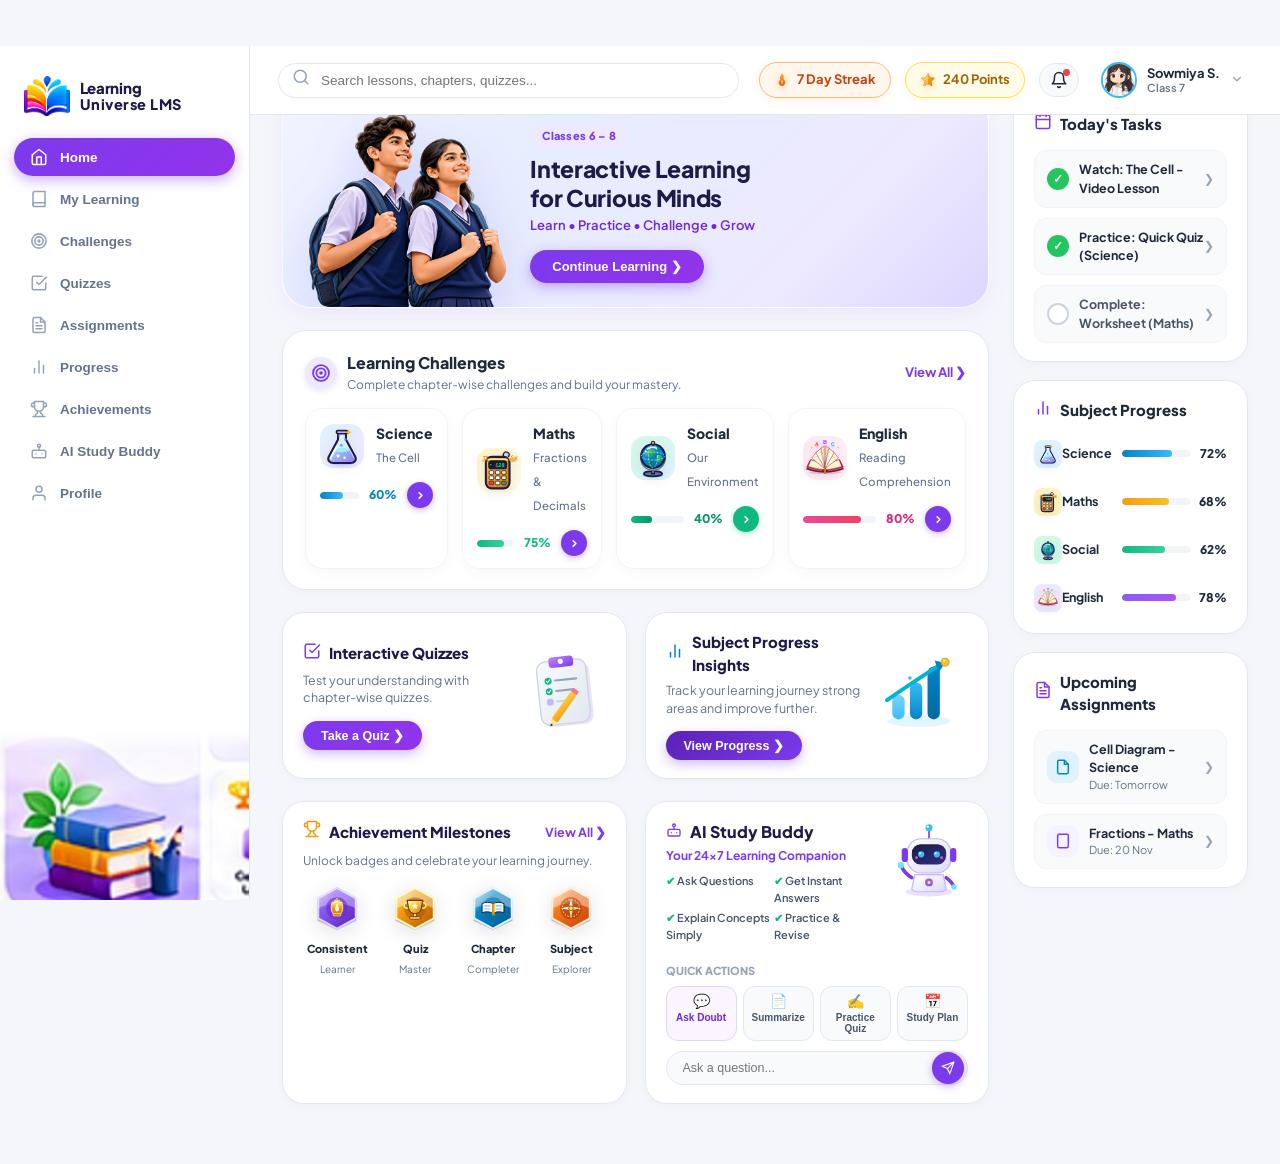
==== commit 59ef584a: "Polish dashboard UI: remove top flow bar, add clean breadcrumbs, vivid flame/star icons, 3D progress" ====
--- a/index.html
+++ b/index.html
@@ -1,32 +1,35 @@
 <!DOCTYPE html>
 <html lang="en">
+
 <head>
   <meta charset="UTF-8">
   <meta name="viewport" content="width=device-width, initial-scale=1.0">
   <title>Learning Universe LMS | Classes 6 – 8 Student Portal</title>
-  
+
   <!-- Modern Google Fonts -->
   <link rel="preconnect" href="https://fonts.googleapis.com">
   <link rel="preconnect" href="https://fonts.gstatic.com" crossorigin>
-  <link href="https://fonts.googleapis.com/css2?family=Plus+Jakarta+Sans:ital,wght@0,400;0,500;0,600;0,700;0,800;1,400&display=swap" rel="stylesheet">
+  <link
+    href="https://fonts.googleapis.com/css2?family=Plus+Jakarta+Sans:ital,wght@0,400;0,500;0,600;0,700;0,800;1,400&display=swap"
+    rel="stylesheet">
 
   <!-- Core LMS Stylesheets -->
-  <link rel="stylesheet" href="css/main.css">
-  <link rel="stylesheet" href="css/components.css">
-  <link rel="stylesheet" href="css/animations.css">
+  <link rel="stylesheet" href="css/main.css?v=20261118_1715">
+  <link rel="stylesheet" href="css/components.css?v=20261118_1715">
+  <link rel="stylesheet" href="css/animations.css?v=20261118_1715">
 
-  <link rel="icon" type="image/svg+xml" href="data:image/svg+xml,<svg xmlns='http://www.w3.org/2000/svg' viewBox='0 0 48 48'><circle cx='24' cy='24' r='20' fill='%237C3AED'/><path d='M16 24L22 30L34 18' stroke='%23FFFFFF' stroke-width='4' fill='none'/></svg>">
+  <link rel="icon" type="image/svg+xml"
+    href="data:image/svg+xml,<svg xmlns='http://www.w3.org/2000/svg' viewBox='0 0 48 48'><circle cx='24' cy='24' r='20' fill='%237C3AED'/><path d='M16 24L22 30L34 18' stroke='%23FFFFFF' stroke-width='4' fill='none'/></svg>">
 </head>
+
 <body>
-
-  <!-- Top Sticky Flow Navigator (Shows all 13 screens side-by-side matching reference flow) -->
-  <div id="flow-navigator"></div>
 
   <!-- Main LMS Shell: Sidebar + Header + Dynamic Screen Stage -->
   <div id="lms-shell-root"></div>
 
   <!-- Application Bundle (Loads seamlessly on both file:/// and http:// without CORS errors) -->
-  <script src="js/bundle.js?v=20261118_1615"></script>
+  <script src="js/bundle.js?v=20261118_1715"></script>
 
 </body>
-</html>
+
+</html>
--- a/css/main.css
+++ b/css/main.css
@@ -433,21 +433,47 @@
 }
 
 .stat-pill-streak {
-  background: #FFFFFF;
-  color: #1E293B;
-  border: 1.5px solid #FED7AA;
-  box-shadow: 0 2px 6px rgba(0, 0, 0, 0.02);
+  background: #FFF7ED;
+  color: #C2410C;
+  border: 1.5px solid #FDBA74;
+  box-shadow: 0 2px 8px rgba(249, 115, 22, 0.12);
+}
+
+.stat-pill-streak:hover {
+  transform: translateY(-2px);
+  border-color: #FB923C;
+  box-shadow: 0 4px 14px rgba(249, 115, 22, 0.24);
 }
 
 .stat-pill-points {
-  background: #FFFFFF;
-  color: #1E293B;
-  border: 1.5px solid #FEF08A;
-  box-shadow: 0 2px 6px rgba(0, 0, 0, 0.02);
-}
-
-.stat-pill-points svg {
-  color: #EAB308;
+  background: #FEFCE8;
+  color: #A16207;
+  border: 1.5px solid #FDE047;
+  box-shadow: 0 2px 8px rgba(234, 179, 8, 0.12);
+}
+
+.stat-pill-points:hover {
+  transform: translateY(-2px);
+  border-color: #FACC15;
+  box-shadow: 0 4px 14px rgba(234, 179, 8, 0.24);
+}
+
+.icon-vivid-flame {
+  filter: drop-shadow(0 2px 4px rgba(249, 115, 22, 0.35));
+  transition: transform 0.25s cubic-bezier(0.34, 1.56, 0.64, 1);
+}
+
+.stat-pill-streak:hover .icon-vivid-flame {
+  transform: scale(1.18) rotate(-6deg);
+}
+
+.icon-vivid-star {
+  filter: drop-shadow(0 2px 4px rgba(245, 158, 11, 0.35));
+  transition: transform 0.25s cubic-bezier(0.34, 1.56, 0.64, 1);
+}
+
+.stat-pill-points:hover .icon-vivid-star {
+  transform: scale(1.18) rotate(12deg);
 }
 
 .header-user-chip {
--- a/css/components.css
+++ b/css/components.css
@@ -2258,19 +2258,17 @@
 }
 
 .challenge-round-arrow-btn {
-  width: 24px;
-  height: 24px;
+  width: 26px;
+  height: 26px;
   border-radius: 50%;
   background: #7C3AED;
   color: #FFFFFF;
   display: flex;
   align-items: center;
   justify-content: center;
-  font-size: 11px;
-  font-weight: 800;
   flex-shrink: 0;
   box-shadow: 0 2px 6px rgba(124, 58, 237, 0.35);
-  transition: transform 0.2s cubic-bezier(0.34, 1.56, 0.64, 1);
+  transition: transform 0.25s cubic-bezier(0.34, 1.56, 0.64, 1), box-shadow 0.2s;
 }
 
 .challenge-round-arrow-btn.green-btn {
@@ -2279,7 +2277,12 @@
 }
 
 .challenge-item-card-v2:hover .challenge-round-arrow-btn {
-  transform: scale(1.18) translateX(2px);
+  transform: scale(1.16) translateX(2px);
+  box-shadow: 0 4px 10px rgba(124, 58, 237, 0.45);
+}
+
+.challenge-item-card-v2:hover .challenge-round-arrow-btn.green-btn {
+  box-shadow: 0 4px 10px rgba(16, 185, 129, 0.45);
 }
 
 .promo-card-v2 {
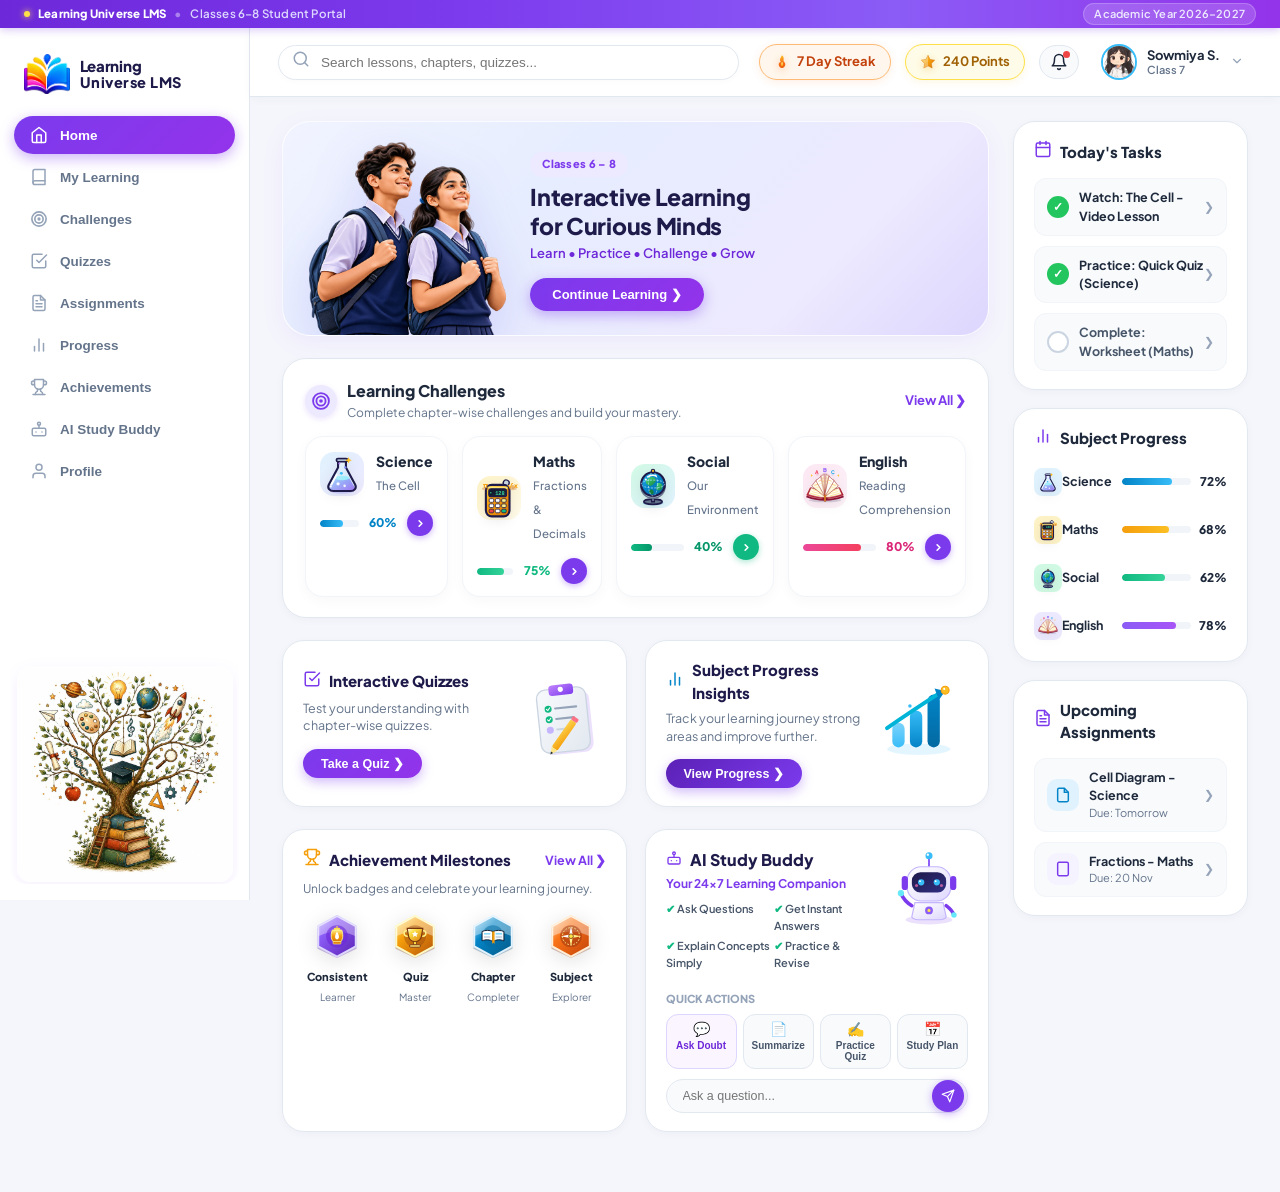
==== commit f042b8ae: "Fill top empty space with purple brand bar, fix sticky header scroll leak, and replace sidebar botto" ====
--- a/index.html
+++ b/index.html
@@ -14,9 +14,9 @@
     rel="stylesheet">
 
   <!-- Core LMS Stylesheets -->
-  <link rel="stylesheet" href="css/main.css?v=20261118_1715">
-  <link rel="stylesheet" href="css/components.css?v=20261118_1715">
-  <link rel="stylesheet" href="css/animations.css?v=20261118_1715">
+  <link rel="stylesheet" href="css/main.css?v=20261118_1730">
+  <link rel="stylesheet" href="css/components.css?v=20261118_1730">
+  <link rel="stylesheet" href="css/animations.css?v=20261118_1730">
 
   <link rel="icon" type="image/svg+xml"
     href="data:image/svg+xml,<svg xmlns='http://www.w3.org/2000/svg' viewBox='0 0 48 48'><circle cx='24' cy='24' r='20' fill='%237C3AED'/><path d='M16 24L22 30L34 18' stroke='%23FFFFFF' stroke-width='4' fill='none'/></svg>">
@@ -24,11 +24,26 @@
 
 <body>
 
+  <!-- Top Purple Brand Bar (Fills empty top space with purple matching Image 2) -->
+  <div id="lms-top-purple-bar" class="lms-top-purple-bar">
+    <div class="lms-top-purple-inner">
+      <div class="top-purple-left">
+        <span class="purple-sparkle-dot"></span>
+        <span class="top-purple-title">Learning Universe LMS</span>
+        <span class="top-purple-divider">•</span>
+        <span class="top-purple-sub">Classes 6–8 Student Portal</span>
+      </div>
+      <div class="top-purple-right">
+        <span class="top-purple-pill">Academic Year 2026–2027</span>
+      </div>
+    </div>
+  </div>
+
   <!-- Main LMS Shell: Sidebar + Header + Dynamic Screen Stage -->
   <div id="lms-shell-root"></div>
 
   <!-- Application Bundle (Loads seamlessly on both file:/// and http:// without CORS errors) -->
-  <script src="js/bundle.js?v=20261118_1715"></script>
+  <script src="js/bundle.js?v=20261118_1730"></script>
 
 </body>
 
--- a/css/main.css
+++ b/css/main.css
@@ -212,10 +212,78 @@
   gap: 4px;
 }
 
+/* Top Purple Brand Bar (Fills empty top space matching Image 2) */
+.lms-top-purple-bar {
+  background: linear-gradient(90deg, #6D28D9 0%, #7C3AED 35%, #8B5CF6 70%, #9333EA 100%);
+  color: #FFFFFF;
+  height: 28px;
+  position: sticky;
+  top: 0;
+  z-index: 950;
+  display: flex;
+  align-items: center;
+  box-shadow: 0 2px 8px rgba(109, 40, 217, 0.25);
+}
+
+.lms-top-purple-inner {
+  width: 100%;
+  padding: 0 24px;
+  display: flex;
+  align-items: center;
+  justify-content: space-between;
+  font-size: 11.5px;
+  font-weight: 700;
+  letter-spacing: 0.2px;
+}
+
+.top-purple-left {
+  display: flex;
+  align-items: center;
+  gap: 8px;
+}
+
+.purple-sparkle-dot {
+  width: 6px;
+  height: 6px;
+  border-radius: 50%;
+  background: #FDE047;
+  box-shadow: 0 0 6px #FDE047;
+}
+
+.top-purple-title {
+  color: #FFFFFF;
+  font-weight: 800;
+}
+
+.top-purple-divider {
+  color: rgba(255, 255, 255, 0.4);
+}
+
+.top-purple-sub {
+  color: #DDD6FE;
+  font-weight: 600;
+}
+
+.top-purple-right {
+  display: flex;
+  align-items: center;
+  gap: 8px;
+}
+
+.top-purple-pill {
+  background: rgba(255, 255, 255, 0.16);
+  padding: 2px 10px;
+  border-radius: 9999px;
+  font-size: 11px;
+  color: #EDE9FE;
+  font-weight: 600;
+  border: 1px solid rgba(255, 255, 255, 0.2);
+}
+
 /* LMS Main App Shell */
 .lms-app-shell {
   display: flex;
-  min-height: calc(100vh - 46px);
+  min-height: calc(100vh - 28px);
   position: relative;
   background-color: var(--bg-app);
 }
@@ -228,10 +296,10 @@
   border-right: 1px solid var(--border-light);
   display: flex;
   flex-direction: column;
-  padding: 20px 14px 0 14px;
+  padding: 16px 14px 10px 14px;
   position: sticky;
-  top: 46px;
-  height: calc(100vh - 46px);
+  top: 28px;
+  height: calc(100vh - 28px);
   overflow-y: auto;
   overflow-x: hidden;
   z-index: 100;
@@ -321,27 +389,36 @@
   color: #FFFFFF;
 }
 
-/* Sidebar Bottom Illustration (Books, Plant, Pencil Cup) */
+/* Sidebar Bottom Illustration (Tree of Knowledge - Matching Image 4) */
 .sidebar-bottom-illustration {
   margin-top: auto;
-  margin-left: -14px;
-  margin-right: -14px;
-  margin-bottom: 0;
-  width: calc(100% + 28px);
+  margin-left: -4px;
+  margin-right: -4px;
+  margin-bottom: 6px;
+  padding: 10px 4px 2px 4px;
   display: flex;
   justify-content: center;
-  align-items: flex-end;
+  align-items: center;
   line-height: 0;
   overflow: hidden;
-  pointer-events: none;
+  border-radius: 16px;
+  background: transparent;
 }
 
 .sidebar-bottom-illustration img,
 .sidebar-bottom-img {
   width: 100%;
+  max-width: 216px;
   height: auto;
   display: block;
-  object-fit: cover;
+  object-fit: contain;
+  border-radius: 14px;
+  box-shadow: 0 4px 16px rgba(124, 58, 237, 0.08);
+  transition: transform 0.3s cubic-bezier(0.34, 1.56, 0.64, 1);
+}
+
+.sidebar-bottom-illustration:hover .sidebar-bottom-img {
+  transform: scale(1.04);
 }
 
 .sidebar-footer-card {
@@ -372,8 +449,9 @@
   justify-content: space-between;
   gap: 20px;
   position: sticky;
-  top: 46px;
-  z-index: 90;
+  top: 28px; /* Sticks directly below the 28px purple bar with 0 gap */
+  z-index: 900;
+  box-shadow: 0 2px 10px rgba(0, 0, 0, 0.03);
 }
 
 .header-search-box {
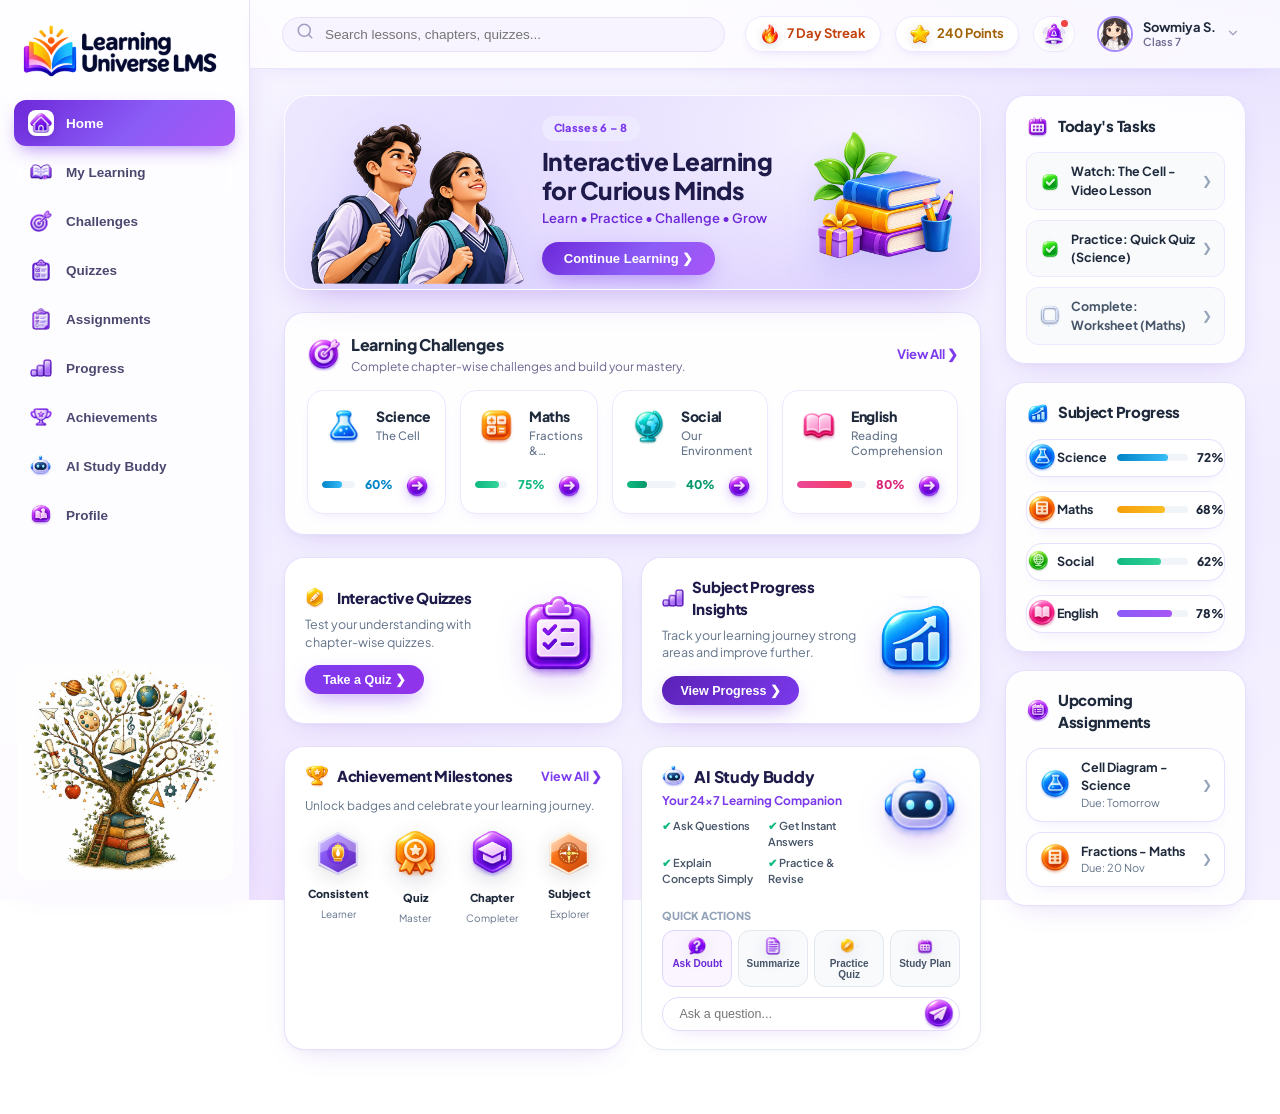
==== commit ef6c8e88: "Redesign LMS in lavender theme and apply 3D icon set site-wide - Add css/theme.css: lavender gradien" ====
--- a/index.html
+++ b/index.html
@@ -14,9 +14,10 @@
     rel="stylesheet">
 
   <!-- Core LMS Stylesheets -->
-  <link rel="stylesheet" href="css/main.css?v=20261118_1730">
-  <link rel="stylesheet" href="css/components.css?v=20261118_1730">
-  <link rel="stylesheet" href="css/animations.css?v=20261118_1730">
+  <link rel="stylesheet" href="css/main.css?v=20261126">
+  <link rel="stylesheet" href="css/components.css?v=20261126">
+  <link rel="stylesheet" href="css/animations.css?v=20261126">
+  <link rel="stylesheet" href="css/theme.css?v=20261126">
 
   <link rel="icon" type="image/svg+xml"
     href="data:image/svg+xml,<svg xmlns='http://www.w3.org/2000/svg' viewBox='0 0 48 48'><circle cx='24' cy='24' r='20' fill='%237C3AED'/><path d='M16 24L22 30L34 18' stroke='%23FFFFFF' stroke-width='4' fill='none'/></svg>">
@@ -24,26 +25,11 @@
 
 <body>
 
-  <!-- Top Purple Brand Bar (Fills empty top space with purple matching Image 2) -->
-  <div id="lms-top-purple-bar" class="lms-top-purple-bar">
-    <div class="lms-top-purple-inner">
-      <div class="top-purple-left">
-        <span class="purple-sparkle-dot"></span>
-        <span class="top-purple-title">Learning Universe LMS</span>
-        <span class="top-purple-divider">•</span>
-        <span class="top-purple-sub">Classes 6–8 Student Portal</span>
-      </div>
-      <div class="top-purple-right">
-        <span class="top-purple-pill">Academic Year 2026–2027</span>
-      </div>
-    </div>
-  </div>
-
   <!-- Main LMS Shell: Sidebar + Header + Dynamic Screen Stage -->
   <div id="lms-shell-root"></div>
 
   <!-- Application Bundle (Loads seamlessly on both file:/// and http:// without CORS errors) -->
-  <script src="js/bundle.js?v=20261118_1730"></script>
+  <script src="js/bundle.js?v=20261126"></script>
 
 </body>
 
--- a/css/main.css
+++ b/css/main.css
@@ -283,7 +283,7 @@
 /* LMS Main App Shell */
 .lms-app-shell {
   display: flex;
-  min-height: calc(100vh - 28px);
+  min-height: 100vh;
   position: relative;
   background-color: var(--bg-app);
 }
@@ -298,8 +298,8 @@
   flex-direction: column;
   padding: 16px 14px 10px 14px;
   position: sticky;
-  top: 28px;
-  height: calc(100vh - 28px);
+  top: 0;
+  height: 100vh;
   overflow-y: auto;
   overflow-x: hidden;
   z-index: 100;
@@ -449,7 +449,7 @@
   justify-content: space-between;
   gap: 20px;
   position: sticky;
-  top: 28px; /* Sticks directly below the 28px purple bar with 0 gap */
+  top: 0;
   z-index: 900;
   box-shadow: 0 2px 10px rgba(0, 0, 0, 0.03);
 }
--- a/css/theme.css
+++ b/css/theme.css
@@ -0,0 +1,635 @@
+/* ==========================================================================
+   Learning Universe LMS — "Lavender Universe" Theme Layer
+   Matches the Classes 6–8 Complete Desktop UI Flow reference:
+   soft lavender gradient world, glassy white cards, violet accents,
+   pastel subject tiles, full-height sidebar.
+   Loaded LAST so it re-skins every screen without touching component logic.
+   ========================================================================== */
+
+:root {
+  --primary: #7C3AED;
+  --primary-hover: #6D28D9;
+  --primary-light: #F1EBFF;
+  --primary-gradient: linear-gradient(135deg, #6D28D9 0%, #8B5CF6 55%, #A855F7 100%);
+  --primary-glow: 0 8px 22px -6px rgba(124, 58, 237, 0.55);
+
+  --bg-app: #F5F2FF;
+  --bg-card: #FFFFFF;
+  --border-light: #ECE6FB;
+  --border-focus: #C4B5FD;
+
+  --text-main: #1E1B4B;
+  --text-secondary: #6B6890;
+  --text-muted: #A19DC0;
+
+  --lu-card-border: 1px solid rgba(221, 214, 254, 0.75);
+  --lu-card-shadow: 0 10px 30px -12px rgba(109, 40, 217, 0.18), 0 2px 6px rgba(30, 27, 75, 0.03);
+  --lu-card-shadow-hover: 0 18px 38px -14px rgba(109, 40, 217, 0.32), 0 4px 10px rgba(30, 27, 75, 0.04);
+  --lu-radius: 20px;
+
+  --shadow-md: var(--lu-card-shadow);
+  --shadow-lg: var(--lu-card-shadow-hover);
+  --shadow-hover: var(--lu-card-shadow-hover);
+}
+
+/* ---------- Page canvas: dreamy lavender gradient ---------- */
+html, body {
+  background:
+    radial-gradient(1100px 600px at 100% -10%, rgba(196, 181, 253, 0.45), transparent 60%),
+    radial-gradient(900px 600px at 15% 110%, rgba(216, 180, 254, 0.35), transparent 60%),
+    linear-gradient(180deg, #F7F4FF 0%, #F1EDFF 55%, #F5F1FF 100%);
+  background-attachment: fixed;
+  color: var(--text-main);
+}
+
+body {
+  font-family: "Plus Jakarta Sans", "Inter", "Segoe UI", Roboto, Helvetica, Arial, sans-serif;
+}
+
+.lms-app-shell,
+.lms-main-viewport {
+  background: transparent !important;
+}
+
+h1, h2, h3, h4,
+.my-learning-heading {
+  color: #1E1B4B;
+  letter-spacing: -0.3px;
+}
+
+/* ---------- Sidebar ---------- */
+.lms-sidebar {
+  background: rgba(255, 255, 255, 0.82);
+  backdrop-filter: blur(14px);
+  -webkit-backdrop-filter: blur(14px);
+  border-right: 1px solid rgba(221, 214, 254, 0.7);
+  box-shadow: 6px 0 30px -18px rgba(109, 40, 217, 0.25);
+  padding: 18px 14px 12px;
+}
+
+.sidebar-nav-list {
+  gap: 3px;
+}
+
+.sidebar-link {
+  border-radius: 12px;
+  padding: 10px 14px;
+  color: #4B4870;
+  font-weight: 600;
+}
+
+.sidebar-link svg {
+  color: #8E8AB3;
+}
+
+.sidebar-link:hover {
+  background: #F3EEFF;
+  color: #6D28D9;
+}
+
+.sidebar-link.active {
+  background: var(--primary-gradient);
+  color: #FFFFFF;
+  font-weight: 700;
+  box-shadow: 0 8px 18px -6px rgba(124, 58, 237, 0.6);
+}
+
+.sidebar-bottom-illustration img,
+.sidebar-bottom-img {
+  box-shadow: none;
+  border-radius: 16px;
+}
+
+/* ---------- Top header (glass) ---------- */
+.lms-top-header {
+  background: rgba(255, 255, 255, 0.72);
+  backdrop-filter: blur(16px) saturate(140%);
+  -webkit-backdrop-filter: blur(16px) saturate(140%);
+  border-bottom: 1px solid rgba(221, 214, 254, 0.6);
+  box-shadow: 0 6px 24px -18px rgba(109, 40, 217, 0.35);
+  padding: 12px 32px;
+}
+
+.search-input-field {
+  background: #F7F4FF;
+  border: 1px solid #E7E0FB;
+  box-shadow: none;
+}
+
+.search-input-field:focus {
+  background: #FFFFFF;
+}
+
+.stat-pill-streak,
+.stat-pill-points {
+  background: #FFFFFF;
+  border: 1px solid #EEE7FF;
+  box-shadow: 0 4px 12px -6px rgba(109, 40, 217, 0.2);
+}
+
+.stat-pill-streak { color: #C2410C; }
+.stat-pill-points { color: #A16207; }
+
+#header-bell-btn {
+  background: #FFFFFF !important;
+  border: 1px solid #EEE7FF !important;
+}
+
+.header-user-chip:hover {
+  background: #F3EEFF;
+}
+
+.user-avatar-mini {
+  border-color: #A78BFA;
+}
+
+/* ---------- Content area ---------- */
+.screen-container {
+  padding: 26px 34px 64px;
+}
+
+.lms-global-breadcrumb {
+  padding: 18px 34px 0 34px !important;
+}
+
+.lms-breadcrumb-nav .crumb-link {
+  color: #7C3AED;
+}
+
+/* ---------- Cards: glassy white with violet-tinted shadow ---------- */
+.lms-card,
+.lms-card-v2,
+.widget-card-v2,
+.promo-card-v2,
+.promo-action-card,
+.settings-list-card,
+.lesson-resources-card,
+.progress-top-hero-card,
+.progress-table-card,
+.progress-bar-chart-card,
+.progress-next-ach-card,
+.overall-progress-card,
+.quiz-main-card,
+.quiz-instruction-card,
+.challenge-details-hero-card,
+.challenge-result-card,
+.challenge-runner-card,
+.profile-home-top-card,
+.profile-setting-row-card,
+.profile-option-tile-card,
+.ai-option-tile-card,
+.ai-revise-card,
+.achievements-card-v2,
+.milestone-badge-card,
+.badge-tile-card,
+.live-card,
+.leaderboard-row-card,
+.task-item-card,
+.assignment-item-card {
+  background: rgba(255, 255, 255, 0.9);
+  border: var(--lu-card-border);
+  border-radius: var(--lu-radius);
+  box-shadow: var(--lu-card-shadow);
+}
+
+/* List rows */
+.chapter-row-item,
+.ongoing-chapter-row,
+.completed-chapter-row,
+.challenge-row-card,
+.asg-row-v2,
+.milestone-item-row,
+.certificate-item-row,
+.progress-sub-row-v2,
+.leaderboard-runner-row {
+  background: rgba(255, 255, 255, 0.92);
+  border: var(--lu-card-border);
+  border-radius: 16px;
+  box-shadow: 0 6px 18px -12px rgba(109, 40, 217, 0.22);
+  transition: transform 0.2s ease, box-shadow 0.2s ease, border-color 0.2s ease;
+}
+
+.chapter-row-item:hover,
+.ongoing-chapter-row:hover,
+.completed-chapter-row:hover,
+.challenge-row-card:hover,
+.asg-row-v2:hover {
+  border-color: #C4B5FD;
+  box-shadow: var(--lu-card-shadow-hover);
+}
+
+/* Small inner tiles keep a light lavender wash */
+.task-row-v2,
+.checklist-item,
+.resource-item-btn,
+.quiz-type-box,
+.quiz-type-item,
+.challenge-metric-item,
+.challenge-topic-item,
+.progress-metric-box {
+  border-color: #EEE7FF;
+}
+
+.task-row-v2:hover,
+.resource-item-btn:hover {
+  background: #F7F3FF;
+  border-color: #D8CCFD;
+}
+
+/* ---------- Dashboard ---------- */
+.hero-learning-banner-v2 {
+  background:
+    radial-gradient(500px 260px at 85% 20%, rgba(255, 255, 255, 0.75), transparent 70%),
+    linear-gradient(120deg, #EDE7FF 0%, #E4DBFF 45%, #D9CCFF 100%);
+  border: 1px solid rgba(255, 255, 255, 0.9);
+  border-radius: 24px;
+  box-shadow: 0 16px 40px -20px rgba(109, 40, 217, 0.45);
+}
+
+.challenge-item-card-v2 {
+  border: 1px solid #EEE7FF;
+  border-radius: 16px;
+  background: #FFFFFF;
+  box-shadow: 0 6px 16px -10px rgba(109, 40, 217, 0.22);
+}
+
+.challenge-item-card-v2:hover {
+  border-color: #C4B5FD;
+}
+
+.card-view-all-link {
+  color: #7C3AED;
+}
+
+/* ---------- Buttons ---------- */
+.btn-primary,
+.hero-continue-btn-v2,
+.hero-btn-continue,
+.btn-continue-learning-pill,
+.promo-pill-btn-v2,
+.start-challenge-main-btn,
+.ongoing-continue-btn,
+.ai-send-round-btn,
+.ai-send-btn {
+  background: var(--primary-gradient);
+  color: #FFFFFF;
+  border: none;
+  box-shadow: var(--primary-glow);
+}
+
+.btn-primary:hover,
+.hero-continue-btn-v2:hover,
+.promo-pill-btn-v2:hover,
+.start-challenge-main-btn:hover,
+.ongoing-continue-btn:hover {
+  filter: brightness(1.06);
+  transform: translateY(-1px);
+}
+
+.btn-secondary,
+.btn-outline,
+.upcoming-remind-btn {
+  background: #FFFFFF;
+  border: 1px solid #DDD6FE;
+  color: #6D28D9;
+}
+
+.btn-secondary:hover,
+.btn-outline:hover,
+.upcoming-remind-btn:hover {
+  background: #F3EEFF;
+}
+
+/* ---------- Tab pills (All Subjects / In Progress / Completed …) ---------- */
+.tabs-nav-bar-flow,
+.tabs-nav-bar {
+  background: rgba(255, 255, 255, 0.75);
+  border: 1px solid #E9E2FD;
+  box-shadow: 0 4px 14px -10px rgba(109, 40, 217, 0.3);
+}
+
+.tabs-nav-bar {
+  display: inline-flex;
+  gap: 6px;
+  padding: 4px;
+  border-radius: 999px;
+}
+
+.tab-pill-btn-flow,
+.tab-pill-btn {
+  color: #6B6890;
+  border-radius: 999px;
+}
+
+.tab-pill-btn-flow:hover,
+.tab-pill-btn:hover {
+  color: #6D28D9;
+  background: #F3EEFF;
+}
+
+.tab-pill-btn-flow.active,
+.tab-pill-btn.active {
+  background: var(--primary-gradient);
+  color: #FFFFFF;
+  box-shadow: 0 6px 14px -6px rgba(124, 58, 237, 0.6);
+}
+
+/* ---------- My Learning: pastel subject tiles (reference screen 03) ---------- */
+.subjects-deck-flow-container {
+  max-width: 1040px;
+  margin: 0;
+}
+
+.subjects-deck-flow-row-top,
+.subjects-deck-flow-row-bottom {
+  grid-template-columns: repeat(3, 1fr);
+  max-width: none;
+  margin-left: 0;
+  margin-right: 0;
+  gap: 20px;
+}
+
+.subject-card-3d-flow {
+  border-radius: 22px;
+  border: 1px solid rgba(255, 255, 255, 0.9);
+  box-shadow: 0 14px 30px -18px rgba(30, 27, 75, 0.35);
+  padding-bottom: 6px;
+}
+
+.subject-card-3d-flow .subject-3d-stage {
+  background: transparent !important;
+  height: 140px;
+}
+
+.subject-card-3d-flow.subject-theme-science  { background: linear-gradient(160deg, #E6F1FF 0%, #CFE3FF 100%); }
+.subject-card-3d-flow.subject-theme-maths    { background: linear-gradient(160deg, #FFF6DD 0%, #FFE7AE 100%); }
+.subject-card-3d-flow.subject-theme-social   { background: linear-gradient(160deg, #E3FAF0 0%, #C6F1DE 100%); }
+.subject-card-3d-flow.subject-theme-english  { background: linear-gradient(160deg, #FFE9F2 0%, #FDD3E5 100%); }
+.subject-card-3d-flow.subject-theme-tamil    { background: linear-gradient(160deg, #F2EBFF 0%, #E0D2FF 100%); }
+
+.subject-card-3d-flow:hover {
+  border-color: #FFFFFF;
+  box-shadow: 0 22px 40px -18px rgba(30, 27, 75, 0.4);
+}
+
+.subject-card-prog-track {
+  background: rgba(255, 255, 255, 0.75);
+}
+
+.subject-theme-science .subject-card-prog-bar { background: linear-gradient(90deg, #3B82F6, #60A5FA); }
+.subject-theme-maths   .subject-card-prog-bar { background: linear-gradient(90deg, #F59E0B, #FBBF24); }
+.subject-theme-social  .subject-card-prog-bar { background: linear-gradient(90deg, #10B981, #34D399); }
+.subject-theme-english .subject-card-prog-bar { background: linear-gradient(90deg, #EC4899, #F472B6); }
+.subject-theme-tamil   .subject-card-prog-bar { background: linear-gradient(90deg, #7C3AED, #A78BFA); }
+
+.subject-card-chapters-flow {
+  color: #5B587E;
+}
+
+/* ---------- Subject chapter list hero (reference screen 04) ---------- */
+.subject-hero-banner {
+  background:
+    radial-gradient(420px 220px at 78% 30%, rgba(167, 139, 250, 0.55), transparent 70%),
+    linear-gradient(120deg, #2A1B7A 0%, #4C1D95 50%, #7C3AED 100%);
+  border-radius: 22px;
+  box-shadow: 0 20px 40px -20px rgba(76, 29, 149, 0.7);
+}
+
+/* In-progress chapter row gets the lavender highlight like the reference */
+.chapter-row-item[data-chapter-status="in-progress"],
+.chapter-row-item.chapter-current-active {
+  background: linear-gradient(90deg, #F3EEFF 0%, #FBF9FF 100%);
+  border-color: #D8CCFD;
+}
+
+/* ---------- Progress bars ---------- */
+.custom-progress-track,
+.ongoing-bar-track {
+  background: #EEE9FB;
+}
+
+/* ---------- Modals ---------- */
+.modal-overlay,
+.quiz-modal-backdrop {
+  background: rgba(30, 27, 75, 0.35);
+  backdrop-filter: blur(6px);
+  -webkit-backdrop-filter: blur(6px);
+}
+
+.modal-dialog,
+.quiz-modal-card,
+.challenge-arena-modal {
+  border-radius: 24px;
+  border: 1px solid #EEE7FF;
+  box-shadow: 0 30px 60px -20px rgba(30, 27, 75, 0.45);
+}
+
+/* ---------- Chat (AI Study Buddy) ---------- */
+.chat-bubble-bot,
+.ai-speech-bubble-hero {
+  background: #FFFFFF;
+  border: 1px solid #EEE7FF;
+}
+
+.chat-bubble-user {
+  background: var(--primary-gradient);
+  color: #FFFFFF;
+}
+
+.prompt-chip-btn {
+  background: #FFFFFF;
+  border: 1px solid #E4DBFD;
+  color: #4C1D95;
+}
+
+.prompt-chip-btn:hover {
+  background: #F3EEFF;
+}
+
+.ai-bottom-chat-bar,
+.ai-quick-input-pill {
+  background: #FFFFFF;
+  border: 1px solid #E4DBFD;
+  box-shadow: 0 8px 20px -14px rgba(109, 40, 217, 0.4);
+}
+
+/* ---------- Scrollbar ---------- */
+::-webkit-scrollbar { width: 10px; height: 10px; }
+::-webkit-scrollbar-track { background: transparent; }
+::-webkit-scrollbar-thumb {
+  background: #D8CCFD;
+  border-radius: 10px;
+  border: 2px solid #F5F2FF;
+}
+::-webkit-scrollbar-thumb:hover { background: #B9A5FA; }
+
+/* ---------- Responsive ---------- */
+@media (max-width: 1100px) {
+  .subjects-deck-flow-row-top,
+  .subjects-deck-flow-row-bottom {
+    grid-template-columns: repeat(2, 1fr);
+  }
+}
+
+@media (max-width: 640px) {
+  .subjects-deck-flow-row-top,
+  .subjects-deck-flow-row-bottom {
+    grid-template-columns: 1fr;
+  }
+  .screen-container {
+    padding: 18px 14px 40px;
+  }
+}
+
+/* ==========================================================================
+   Dashboard & sidebar image icons (assets/dashboard/ui)
+   ========================================================================== */
+.dash-ic { display: block; flex-shrink: 0; }
+
+/* Sidebar */
+.sidebar-logo { padding: 4px 6px 20px 6px !important; }
+.sidebar-logo-img { width: 100%; max-width: 200px; height: auto; display: block; }
+
+.sidebar-nav-img {
+  width: 26px;
+  height: 26px;
+  object-fit: contain;
+  flex-shrink: 0;
+  padding: 2px;
+  border-radius: 8px;
+  transition: transform 0.2s ease, background 0.2s ease;
+}
+.sidebar-link:hover .sidebar-nav-img { transform: scale(1.08); }
+.sidebar-link.active .sidebar-nav-img {
+  background: #FFFFFF;
+  box-shadow: 0 2px 6px rgba(76, 29, 149, 0.25);
+}
+
+/* Hero books on the right */
+.dash-hero-books {
+  margin: 0 !important;
+  align-self: center;
+  height: auto !important;
+}
+.dash-hero-books-img {
+  height: 170px;
+  width: auto;
+  display: block;
+  filter: drop-shadow(0 12px 18px rgba(79, 70, 229, 0.18));
+  transition: transform 0.3s ease;
+}
+.hero-learning-banner-v2:hover .dash-hero-books-img { transform: translateY(-3px) scale(1.02); }
+
+/* Challenge cards */
+.challenge-icon-box-v2 { background: transparent !important; }
+.dash-next-arrow {
+  flex-shrink: 0;
+  filter: drop-shadow(0 3px 6px rgba(124, 58, 237, 0.3));
+  transition: transform 0.25s cubic-bezier(0.34, 1.56, 0.64, 1);
+}
+.challenge-item-card-v2:hover .dash-next-arrow { transform: translateX(3px) scale(1.1); }
+
+/* Promo & robot art */
+.dash-promo-art,
+.dash-robot-art {
+  filter: drop-shadow(0 10px 14px rgba(109, 40, 217, 0.18));
+  transition: transform 0.3s ease;
+}
+.promo-card-v2:hover .dash-promo-art,
+#dash-robot-avatar-click:hover .dash-robot-art { transform: translateY(-4px) rotate(-3deg); }
+
+.dash-badge { margin: 0 auto 4px; filter: drop-shadow(0 6px 10px rgba(30, 27, 75, 0.15)); }
+
+/* Today's tasks check icons */
+.dash-check { flex-shrink: 0; }
+
+/* AI send button uses the image itself */
+.ai-quick-send-btn.dash-send-img-btn {
+  background: transparent !important;
+  box-shadow: none !important;
+  width: 34px;
+  height: 34px;
+  padding: 0;
+  top: 50%;
+  transform: translateY(-50%);
+}
+.ai-quick-send-btn.dash-send-img-btn:hover { transform: translateY(-50%) scale(1.08); }
+
+/* Hero sizing with the new students + books artwork */
+.hero-learning-banner-v2 { padding: 18px 24px 14px 16px; }
+.hero-students-clean-img { height: 168px; }
+.dash-hero-books-img { height: 132px; }
+.hero-center-content-v2 { padding: 0 14px; min-width: 0; }
+.hero-title-v2 { font-size: clamp(20px, 1.9vw, 27px); line-height: 1.2; }
+.hero-subtitle-v2 { white-space: nowrap; }
+.hero-continue-btn-v2 { white-space: nowrap; }
+
+@media (max-width: 1250px) {
+  .dash-hero-books { display: none; }
+}
+
+/* Learning Challenges cards: consistent alignment
+   - icon + text block aligned to top, subtitle reserved for exactly 2 lines
+   - progress row pinned to the bottom so all bars line up */
+.challenges-quad-grid { align-items: stretch; }
+.challenge-item-card-v2 {
+  display: flex;
+  flex-direction: column;
+  padding: 14px 14px 14px;
+}
+.challenge-item-card-v2 > div:first-child {
+  align-items: flex-start !important;
+  gap: 10px !important;
+  margin-bottom: 12px !important;
+}
+.challenge-item-card-v2 > div:first-child > div:last-child { min-width: 0; }
+.challenge-item-card-v2 h4 { line-height: 1.3; margin: 2px 0 2px; }
+.challenge-item-card-v2 h4 + span {
+  display: -webkit-box;
+  -webkit-line-clamp: 2;
+  -webkit-box-orient: vertical;
+  overflow: hidden;
+  line-height: 1.35 !important;
+  min-height: calc(1.35em * 2);
+}
+.challenge-item-card-v2 > div:last-child { margin-top: auto; }
+
+/* My Learning subject icon images */
+.subject-icon-img {
+  display: block;
+  filter: drop-shadow(0 10px 14px rgba(30, 27, 75, 0.18));
+  transition: transform 0.3s cubic-bezier(0.34, 1.56, 0.64, 1);
+}
+.subject-card-3d-flow:hover .subject-icon-img { transform: translateY(-4px) rotate(-3deg); }
+.ongoing-icon-box .subject-icon-img { filter: none; }
+
+/* Boxes that now hold a supplied 3D icon image: drop the tinted backing */
+.lu-plain-icon-box {
+  background: transparent !important;
+  border: none !important;
+  box-shadow: none !important;
+  overflow: visible !important;
+}
+.lu-icon-img { filter: drop-shadow(0 4px 8px rgba(30, 27, 75, 0.12)); }
+.ai-send-round-btn:has(.lu-icon-img) {
+  background: transparent !important;
+  box-shadow: none !important;
+  padding: 0;
+}
+
+/* Any icon tile that now holds a glossy image: no tinted backing square */
+.ai-option-icon-box:has(.lu-icon-img),
+.profile-option-icon-box:has(.lu-icon-img),
+.challenge-metric-icon-box:has(.lu-icon-img),
+.progress-metric-icon-circle:has(.lu-icon-img),
+.quiz-rule-circle:has(.lu-icon-img),
+.ongoing-icon-box:has(.lu-icon-img),
+.milestone-icon-wrap:has(.lu-icon-img) {
+  background: transparent !important;
+  border: none !important;
+  box-shadow: none !important;
+}
+
+/* Header chips with glossy icons */
+.stat-pill .lu-glossy-icon { filter: drop-shadow(0 2px 4px rgba(30, 27, 75, 0.15)); }
+#header-bell-btn { padding: 5px 8px !important; }
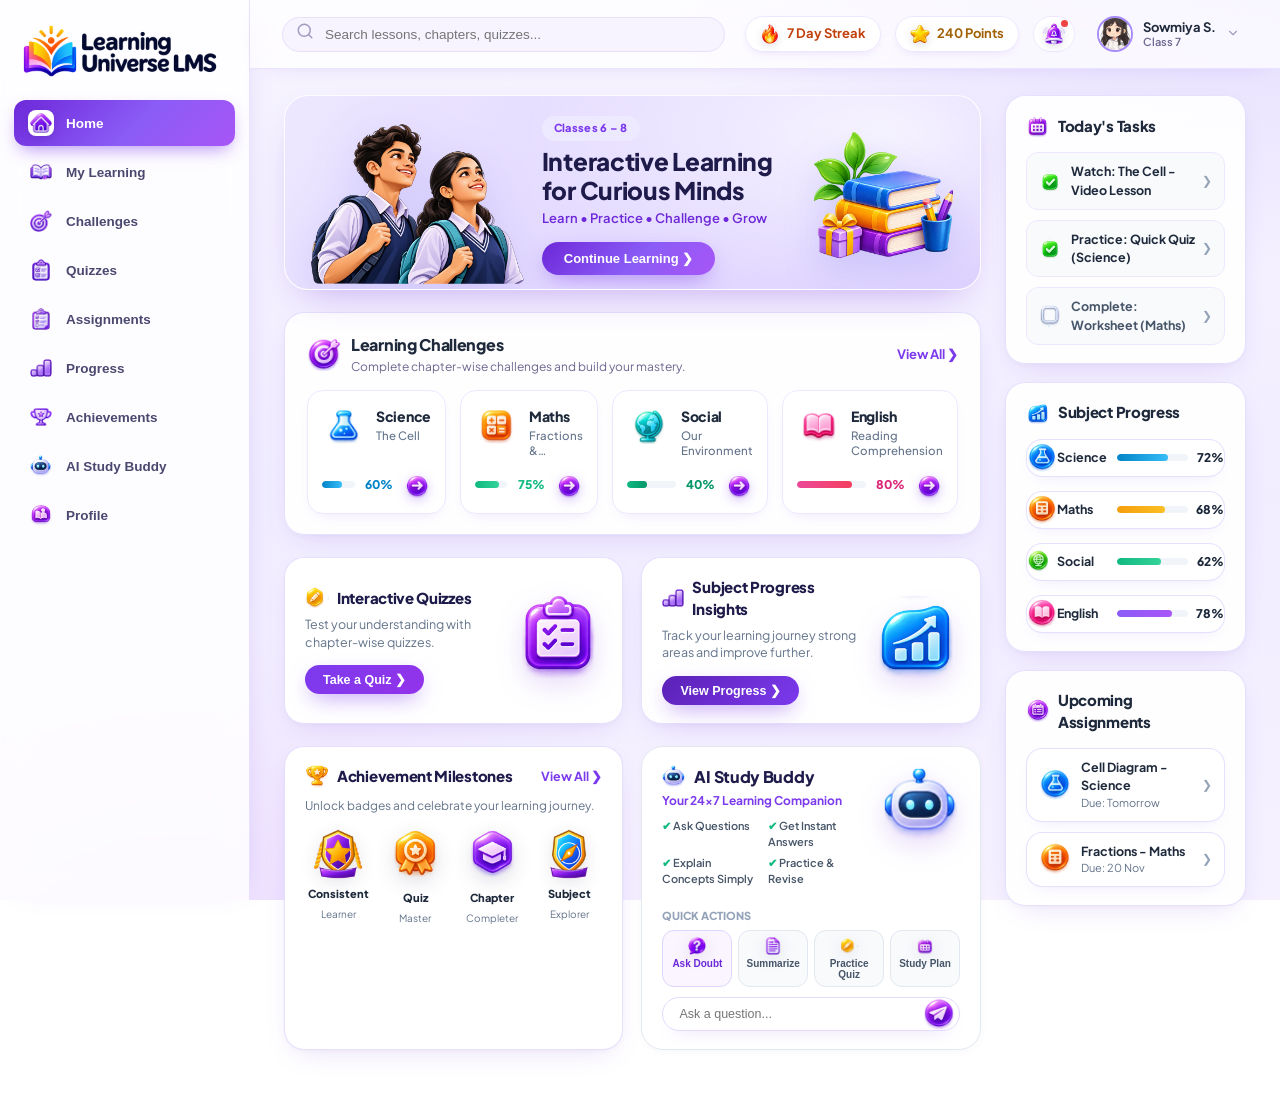
==== commit 9b1d1c32: "Fix Dark theme toggle and require answering every quiz question Dark mode - Profile > Preferences Li" ====
--- a/index.html
+++ b/index.html
@@ -14,10 +14,22 @@
     rel="stylesheet">
 
   <!-- Core LMS Stylesheets -->
-  <link rel="stylesheet" href="css/main.css?v=20261126">
-  <link rel="stylesheet" href="css/components.css?v=20261126">
-  <link rel="stylesheet" href="css/animations.css?v=20261126">
-  <link rel="stylesheet" href="css/theme.css?v=20261126">
+  <link rel="stylesheet" href="css/main.css?v=20261127">
+  <link rel="stylesheet" href="css/components.css?v=20261127">
+  <link rel="stylesheet" href="css/animations.css?v=20261127">
+  <link rel="stylesheet" href="css/theme.css?v=20261127">
+  <link rel="stylesheet" href="css/dark.css?v=20261127">
+
+  <!-- Apply saved Light/Dark/System theme before first paint (no white flash) -->
+  <script>
+    (function () {
+      try {
+        var t = localStorage.getItem("lu-theme") || "light";
+        var dark = t === "dark" || (t === "system" && window.matchMedia && window.matchMedia("(prefers-color-scheme: dark)").matches);
+        if (dark) document.documentElement.classList.add("lu-dark");
+      } catch (e) {}
+    })();
+  </script>
 
   <link rel="icon" type="image/svg+xml"
     href="data:image/svg+xml,<svg xmlns='http://www.w3.org/2000/svg' viewBox='0 0 48 48'><circle cx='24' cy='24' r='20' fill='%237C3AED'/><path d='M16 24L22 30L34 18' stroke='%23FFFFFF' stroke-width='4' fill='none'/></svg>">
@@ -29,7 +41,7 @@
   <div id="lms-shell-root"></div>
 
   <!-- Application Bundle (Loads seamlessly on both file:/// and http:// without CORS errors) -->
-  <script src="js/bundle.js?v=20261126"></script>
+  <script src="js/bundle.js?v=20261127"></script>
 
 </body>
 
--- a/css/theme.css
+++ b/css/theme.css
@@ -633,3 +633,15 @@
 /* Header chips with glossy icons */
 .stat-pill .lu-glossy-icon { filter: drop-shadow(0 2px 4px rgba(30, 27, 75, 0.15)); }
 #header-bell-btn { padding: 5px 8px !important; }
+
+/* Glossy icon inside a solid purple button */
+.lu-btn-icon-chip {
+  display: inline-flex;
+  align-items: center;
+  justify-content: center;
+  background: #FFFFFF;
+  border-radius: 7px;
+  padding: 2px 3px;
+  margin-left: 4px;
+  vertical-align: middle;
+}
--- a/css/dark.css
+++ b/css/dark.css
@@ -0,0 +1,429 @@
+/* ==========================================================================
+   Learning Universe LMS — Dark Theme
+   Active when <html> has the "lu-dark" class (Profile → Preferences → Dark,
+   or System while the OS is in dark mode). Loaded after theme.css.
+   ========================================================================== */
+
+html.lu-dark {
+  color-scheme: dark;
+
+  --lu-d-bg: #0F0B1E;
+  --lu-d-surface: #1A1530;
+  --lu-d-surface-2: #231C3F;
+  --lu-d-surface-3: #2C2450;
+  --lu-d-border: #352C5C;
+  --lu-d-text: #EEEAFB;
+  --lu-d-text-2: #B9B2D9;
+  --lu-d-text-3: #8C84B0;
+
+  --bg-app: var(--lu-d-bg);
+  --bg-card: var(--lu-d-surface);
+  --bg-subtle: var(--lu-d-surface-2);
+  --border-light: var(--lu-d-border);
+  --text-main: var(--lu-d-text);
+  --text-secondary: var(--lu-d-text-2);
+  --text-muted: var(--lu-d-text-3);
+  --primary-light: #2E2358;
+  --lu-card-border: 1px solid var(--lu-d-border);
+  --lu-card-shadow: 0 10px 30px -14px rgba(0, 0, 0, 0.6);
+  --lu-card-shadow-hover: 0 18px 40px -16px rgba(124, 58, 237, 0.45);
+}
+
+/* ---------- Canvas ---------- */
+html.lu-dark,
+html.lu-dark body {
+  background:
+    radial-gradient(1100px 600px at 100% -10%, rgba(124, 58, 237, 0.22), transparent 60%),
+    radial-gradient(900px 600px at 10% 110%, rgba(168, 85, 247, 0.16), transparent 60%),
+    linear-gradient(180deg, #120D24 0%, #0F0B1E 60%, #110C22 100%);
+  background-attachment: fixed;
+  color: var(--lu-d-text);
+}
+
+html.lu-dark h1, html.lu-dark h2, html.lu-dark h3,
+html.lu-dark h4, html.lu-dark h5,
+html.lu-dark .my-learning-heading {
+  color: var(--lu-d-text);
+}
+
+/* ---------- Sidebar & header ---------- */
+html.lu-dark .lms-sidebar {
+  background: rgba(22, 17, 42, 0.92);
+  border-right-color: var(--lu-d-border);
+  box-shadow: 6px 0 30px -18px rgba(0, 0, 0, 0.8);
+}
+html.lu-dark .sidebar-link { color: var(--lu-d-text-2); }
+html.lu-dark .sidebar-link:hover { background: #2A2150; color: #FFFFFF; }
+html.lu-dark .sidebar-logo-img { filter: brightness(1.6) saturate(1.1); }
+
+html.lu-dark .lms-top-header {
+  background: rgba(20, 15, 38, 0.78);
+  border-bottom-color: var(--lu-d-border);
+}
+html.lu-dark .search-input-field {
+  background: var(--lu-d-surface-2);
+  border-color: var(--lu-d-border);
+  color: var(--lu-d-text);
+}
+html.lu-dark .search-input-field::placeholder { color: var(--lu-d-text-3); }
+html.lu-dark .stat-pill-streak,
+html.lu-dark .stat-pill-points,
+html.lu-dark #header-bell-btn {
+  background: var(--lu-d-surface-2) !important;
+  border-color: var(--lu-d-border) !important;
+}
+html.lu-dark .stat-pill-streak { color: #FDBA74; }
+html.lu-dark .stat-pill-points { color: #FDE047; }
+html.lu-dark .user-name-title { color: var(--lu-d-text); }
+html.lu-dark .header-user-chip:hover { background: #2A2150; }
+html.lu-dark #search-dropdown {
+  background: var(--lu-d-surface) !important;
+  border-color: var(--lu-d-border) !important;
+}
+
+/* ---------- Cards & rows ---------- */
+html.lu-dark .lms-card,
+html.lu-dark .lms-card-v2,
+html.lu-dark .widget-card-v2,
+html.lu-dark .promo-card-v2,
+html.lu-dark .promo-action-card,
+html.lu-dark .settings-list-card,
+html.lu-dark .lesson-resources-card,
+html.lu-dark .progress-top-hero-card,
+html.lu-dark .progress-table-card,
+html.lu-dark .progress-bar-chart-card,
+html.lu-dark .progress-next-ach-card,
+html.lu-dark .overall-progress-card,
+html.lu-dark .quiz-main-card,
+html.lu-dark .quiz-instruction-card,
+html.lu-dark .challenge-details-hero-card,
+html.lu-dark .challenge-result-card,
+html.lu-dark .challenge-runner-card,
+html.lu-dark .profile-home-top-card,
+html.lu-dark .profile-setting-row-card,
+html.lu-dark .profile-option-tile-card,
+html.lu-dark .ai-option-tile-card,
+html.lu-dark .ai-revise-card,
+html.lu-dark .ai-buddy-card-v2,
+html.lu-dark .achievements-card-v2,
+html.lu-dark .milestone-badge-card,
+html.lu-dark .badge-tile-card,
+html.lu-dark .live-card,
+html.lu-dark .leaderboard-row-card,
+html.lu-dark .task-item-card,
+html.lu-dark .assignment-item-card,
+html.lu-dark .chapter-row-item,
+html.lu-dark .ongoing-chapter-row,
+html.lu-dark .completed-chapter-row,
+html.lu-dark .challenge-row-card,
+html.lu-dark .challenge-item-card-v2,
+html.lu-dark .asg-row-v2,
+html.lu-dark .milestone-item-row,
+html.lu-dark .certificate-item-row,
+html.lu-dark .progress-sub-row-v2,
+html.lu-dark .leaderboard-runner-row,
+html.lu-dark .task-row-v2,
+html.lu-dark .checklist-item,
+html.lu-dark .resource-item-btn,
+html.lu-dark .quiz-type-box,
+html.lu-dark .quiz-type-item,
+html.lu-dark .challenge-metric-item,
+html.lu-dark .challenge-topic-item,
+html.lu-dark .progress-metric-box,
+html.lu-dark .challenge-result-stat-box,
+html.lu-dark .quiz-runner-option,
+html.lu-dark .challenge-radio-option,
+html.lu-dark .modal-dialog,
+html.lu-dark .quiz-modal-card,
+html.lu-dark .challenge-arena-modal {
+  background: var(--lu-d-surface) !important;
+  border-color: var(--lu-d-border) !important;
+  color: var(--lu-d-text);
+}
+
+html.lu-dark .chapter-row-item[data-chapter-status="in-progress"],
+html.lu-dark .chapter-row-item.chapter-current-active,
+html.lu-dark .quiz-runner-option.selected,
+html.lu-dark .challenge-radio-option.selected {
+  background: #2A2150 !important;
+  border-color: #7C3AED !important;
+}
+
+html.lu-dark .task-row-v2:hover,
+html.lu-dark .resource-item-btn:hover,
+html.lu-dark .quiz-runner-option:hover {
+  background: var(--lu-d-surface-2) !important;
+}
+
+/* ---------- Dashboard ---------- */
+html.lu-dark .hero-learning-banner-v2 {
+  background:
+    radial-gradient(500px 260px at 85% 20%, rgba(167, 139, 250, 0.25), transparent 70%),
+    linear-gradient(120deg, #241A4D 0%, #2E2163 50%, #3B2A7A 100%);
+  border-color: var(--lu-d-border);
+}
+html.lu-dark .hero-title-v2 { color: #FFFFFF; }
+html.lu-dark .hero-subtitle-v2 { color: #C4B5FD; }
+html.lu-dark .hero-badge-pill { background: #3B2A7A; color: #DDD6FE; }
+
+/* ---------- Tabs ---------- */
+html.lu-dark .tabs-nav-bar-flow,
+html.lu-dark .tabs-nav-bar,
+html.lu-dark .profile-theme-segmented-bar {
+  background: var(--lu-d-surface) !important;
+  border-color: var(--lu-d-border) !important;
+}
+html.lu-dark .tab-pill-btn-flow,
+html.lu-dark .tab-pill-btn,
+html.lu-dark .profile-theme-pill-btn { color: var(--lu-d-text-2); }
+html.lu-dark .tab-pill-btn-flow:hover,
+html.lu-dark .tab-pill-btn:hover { background: #2A2150; color: #FFFFFF; }
+
+/* ---------- My Learning subject tiles (deep jewel tints) ---------- */
+html.lu-dark .subject-card-3d-flow { border-color: rgba(255, 255, 255, 0.08); }
+html.lu-dark .subject-card-3d-flow.subject-theme-science { background: linear-gradient(160deg, #13284A 0%, #183563 100%); }
+html.lu-dark .subject-card-3d-flow.subject-theme-maths   { background: linear-gradient(160deg, #3A2A0C 0%, #4D3710 100%); }
+html.lu-dark .subject-card-3d-flow.subject-theme-social  { background: linear-gradient(160deg, #0E3326 0%, #124434 100%); }
+html.lu-dark .subject-card-3d-flow.subject-theme-english { background: linear-gradient(160deg, #3D1430 0%, #521A40 100%); }
+html.lu-dark .subject-card-3d-flow.subject-theme-tamil   { background: linear-gradient(160deg, #251A4D 0%, #322366 100%); }
+html.lu-dark .subject-card-title-flow { color: #FFFFFF; }
+html.lu-dark .subject-card-chapters-flow { color: var(--lu-d-text-2); }
+html.lu-dark .subject-card-prog-track { background: rgba(255, 255, 255, 0.14); }
+html.lu-dark .subject-card-prog-val { color: var(--lu-d-text); }
+
+/* ---------- Progress tracks ---------- */
+html.lu-dark .custom-progress-track,
+html.lu-dark .ongoing-bar-track { background: #2C2450; }
+
+/* ---------- Buttons & inputs ---------- */
+html.lu-dark .btn-secondary,
+html.lu-dark .btn-outline,
+html.lu-dark .upcoming-remind-btn {
+  background: var(--lu-d-surface-2);
+  border-color: var(--lu-d-border);
+  color: #C4B5FD;
+}
+html.lu-dark .btn-secondary:hover,
+html.lu-dark .btn-outline:hover,
+html.lu-dark .upcoming-remind-btn:hover { background: #2A2150; }
+
+html.lu-dark input,
+html.lu-dark select,
+html.lu-dark textarea,
+html.lu-dark .ai-quick-input-pill,
+html.lu-dark .ai-bottom-chat-bar,
+html.lu-dark .ai-input-field,
+html.lu-dark .profile-edit-input,
+html.lu-dark .asg-text-input,
+html.lu-dark .pill-input-wrap {
+  background: var(--lu-d-surface-2) !important;
+  border-color: var(--lu-d-border) !important;
+  color: var(--lu-d-text) !important;
+}
+html.lu-dark input::placeholder,
+html.lu-dark textarea::placeholder { color: var(--lu-d-text-3); }
+
+/* ---------- Chat ---------- */
+html.lu-dark .chat-bubble-bot,
+html.lu-dark .ai-speech-bubble-hero,
+html.lu-dark .prompt-chip-btn {
+  background: var(--lu-d-surface-2) !important;
+  border-color: var(--lu-d-border) !important;
+  color: var(--lu-d-text) !important;
+}
+
+/* ---------- Modals ---------- */
+html.lu-dark .modal-overlay,
+html.lu-dark .quiz-modal-backdrop { background: rgba(5, 3, 12, 0.6); }
+
+/* ---------- Breadcrumbs ---------- */
+html.lu-dark .crumb-active { color: var(--lu-d-text); }
+
+/* ==========================================================================
+   Catch-all for colours written inline in the screen templates
+   ========================================================================== */
+html.lu-dark [style*="background: #FFFFFF" i],
+html.lu-dark [style*="background:#FFFFFF" i],
+html.lu-dark [style*="background: #FFF;" i],
+html.lu-dark [style*="background: white" i],
+html.lu-dark [style*="background: #F8FAFC" i],
+html.lu-dark [style*="background:#F8FAFC" i],
+html.lu-dark [style*="background-color: #FFFFFF" i] {
+  background: var(--lu-d-surface) !important;
+}
+
+html.lu-dark [style*="background: #F1F5F9" i],
+html.lu-dark [style*="background:#F1F5F9" i],
+html.lu-dark [style*="background: #E2E8F0" i],
+html.lu-dark [style*="background: #FAF5FF" i],
+html.lu-dark [style*="background: #F5F3FF" i],
+html.lu-dark [style*="background: #EDE9FE" i],
+html.lu-dark [style*="background: #F3E8FF" i] {
+  background: var(--lu-d-surface-3) !important;
+}
+
+/* Pastel status tints → deep tints */
+html.lu-dark [style*="background: #F0FDF4" i],
+html.lu-dark [style*="background: #ECFDF5" i],
+html.lu-dark [style*="background: #DCFCE7" i],
+html.lu-dark [style*="background: #D1FAE5" i] { background: #0F3326 !important; }
+html.lu-dark [style*="background: #EFF6FF" i],
+html.lu-dark [style*="background: #E0F2FE" i] { background: #13284A !important; }
+html.lu-dark [style*="background: #FFFBEB" i],
+html.lu-dark [style*="background: #FEF3C7" i],
+html.lu-dark [style*="background: #FFEDD5" i],
+html.lu-dark [style*="background: #FFF7ED" i] { background: #3A2A0C !important; }
+html.lu-dark [style*="background: #FEE2E2" i],
+html.lu-dark [style*="background: #FEF2F2" i],
+html.lu-dark [style*="background: #FDF2F8" i],
+html.lu-dark [style*="background: #FCE7F3" i] { background: #3D1430 !important; }
+
+/* Text */
+html.lu-dark [style*="color: #1E293B" i],
+html.lu-dark [style*="color:#1E293B" i],
+html.lu-dark [style*="color: #0F172A" i],
+html.lu-dark [style*="color: #1E1B4B" i],
+html.lu-dark [style*="color: #334155" i] {
+  color: var(--lu-d-text) !important;
+}
+html.lu-dark [style*="color: #475569" i],
+html.lu-dark [style*="color: #64748B" i],
+html.lu-dark [style*="color:#64748B" i] {
+  color: var(--lu-d-text-2) !important;
+}
+html.lu-dark [style*="color: #94A3B8" i] {
+  color: var(--lu-d-text-3) !important;
+}
+/* Keep text readable on deep status tints */
+html.lu-dark [style*="color: #065F46" i],
+html.lu-dark [style*="color: #047857" i] { color: #6EE7B7 !important; }
+html.lu-dark [style*="color: #991B1B" i],
+html.lu-dark [style*="color: #B91C1C" i] { color: #FCA5A5 !important; }
+
+/* Borders */
+html.lu-dark [style*="solid #E2E8F0" i],
+html.lu-dark [style*="solid #F1F5F9" i],
+html.lu-dark [style*="solid #CBD5E1" i],
+html.lu-dark [style*="solid #DDD6FE" i],
+html.lu-dark [style*="dashed #CBD5E1" i] {
+  border-color: var(--lu-d-border) !important;
+}
+
+/* Text inside white-on-purple buttons must stay white */
+html.lu-dark .btn-primary,
+html.lu-dark .btn-primary *,
+html.lu-dark .ongoing-continue-btn,
+html.lu-dark .hero-continue-btn-v2,
+html.lu-dark .promo-pill-btn-v2,
+html.lu-dark .sidebar-link.active,
+html.lu-dark .tab-pill-btn-flow.active,
+html.lu-dark .tab-pill-btn.active,
+html.lu-dark .profile-theme-pill-btn.active {
+  color: #FFFFFF !important;
+}
+
+/* Scrollbar */
+html.lu-dark ::-webkit-scrollbar-thumb { background: #3B2F6B; border-color: #0F0B1E; }
+
+/* ---------- Extra component surfaces ---------- */
+html.lu-dark .ai-greeting-hero-banner,
+html.lu-dark .ai-buddy-stage-wrap,
+html.lu-dark .ai-msg-card-bot,
+html.lu-dark .ai-study-plan-row,
+html.lu-dark .ai-summary-result-box,
+html.lu-dark .ai-form-card-v2,
+html.lu-dark .ai-action-btn-pill,
+html.lu-dark .ai-mic-btn,
+html.lu-dark .ai-select-styled,
+html.lu-dark .asg-summary-pill-box,
+html.lu-dark .assignment-graded-card,
+html.lu-dark .assignment-success-card,
+html.lu-dark .badge-stat-box,
+html.lu-dark .badge-detail-hero-card,
+html.lu-dark .btn-rewatch-pill,
+html.lu-dark .cert-modal-frame,
+html.lu-dark .challenge-arena-opt-btn,
+html.lu-dark .challenge-metric-strip,
+html.lu-dark .challenge-sub-chip,
+html.lu-dark .quiz-option-btn,
+html.lu-dark .quiz-timer-pill,
+html.lu-dark .subject-course-card,
+html.lu-dark .upcoming-reward-cluster,
+html.lu-dark .profile-card-left,
+html.lu-dark .progress-subject-row,
+html.lu-dark .podium-slot {
+  background: var(--lu-d-surface) !important;
+  border-color: var(--lu-d-border) !important;
+  color: var(--lu-d-text);
+}
+html.lu-dark .quiz-rule-circle:not(:has(.lu-icon-img)),
+html.lu-dark .checklist-check-circle.unchecked,
+html.lu-dark .task-check-circle.unchecked {
+  background: var(--lu-d-surface-3) !important;
+  border-color: var(--lu-d-border) !important;
+}
+html.lu-dark .quiz-option-btn.selected { background: #2A2150 !important; border-color: #7C3AED !important; }
+
+/* Logo keeps its dark-navy lettering readable on a soft light tile */
+html.lu-dark .sidebar-logo-img {
+  filter: none;
+  background: rgba(255, 255, 255, 0.94);
+  border-radius: 14px;
+  padding: 6px 10px;
+  box-shadow: 0 6px 18px -8px rgba(124, 58, 237, 0.6);
+}
+
+/* ---------- Auto-generated: component text colours for dark mode ---------- */
+html.lu-dark .ai-bottom-chat-input,
+html.lu-dark .ai-select-styled,
+html.lu-dark .ai-summary-check-row,
+html.lu-dark .asg-graded-meta-item,
+html.lu-dark .asg-label-tag,
+html.lu-dark .asg-text-input,
+html.lu-dark .badge-tile-title,
+html.lu-dark .btn-rewatch-pill,
+html.lu-dark .card-title-h3,
+html.lu-dark .challenge-arena-opt-btn,
+html.lu-dark .challenge-radio-option,
+html.lu-dark .challenge-score-display,
+html.lu-dark .challenge-topic-item,
+html.lu-dark .challenge-topic-name,
+html.lu-dark .chapter-title-text,
+html.lu-dark .chat-bubble-bot,
+html.lu-dark .hero-title-v2,
+html.lu-dark .lms-breadcrumb-nav span.crumb-active,
+html.lu-dark .logo-brand-title,
+html.lu-dark .milestone-title-text,
+html.lu-dark .my-learning-heading,
+html.lu-dark .ongoing-percent-label,
+html.lu-dark .ongoing-subject-title,
+html.lu-dark .pill-input-wrap input,
+html.lu-dark .profile-edit-input,
+html.lu-dark .prompt-chip-btn,
+html.lu-dark .quiz-modal-close-btn:hover,
+html.lu-dark .quiz-option-btn,
+html.lu-dark .quiz-question-text,
+html.lu-dark .quiz-rule-row,
+html.lu-dark .quiz-runner-option,
+html.lu-dark .quiz-type-item,
+html.lu-dark .settings-menu-item,
+html.lu-dark .subject-card-prog-val,
+html.lu-dark .subject-card-title,
+html.lu-dark .subject-card-title-flow,
+html.lu-dark .tab-pill-btn-flow:hover,
+html.lu-dark .task-name-text,
+html.lu-dark .user-name-title {
+  color: var(--lu-d-text) !important;
+}
+html.lu-dark .ai-action-btn-pill,
+html.lu-dark .ai-mic-btn,
+html.lu-dark .badge-gray,
+html.lu-dark .leaderboard-rank-badge,
+html.lu-dark .ongoing-chapter-name,
+html.lu-dark .pill-eye-toggle,
+html.lu-dark .profile-theme-pill-btn,
+html.lu-dark .progress-table th,
+html.lu-dark .subject-card-chapters-flow,
+html.lu-dark .tab-pill-btn-flow {
+  color: var(--lu-d-text-2) !important;
+}
